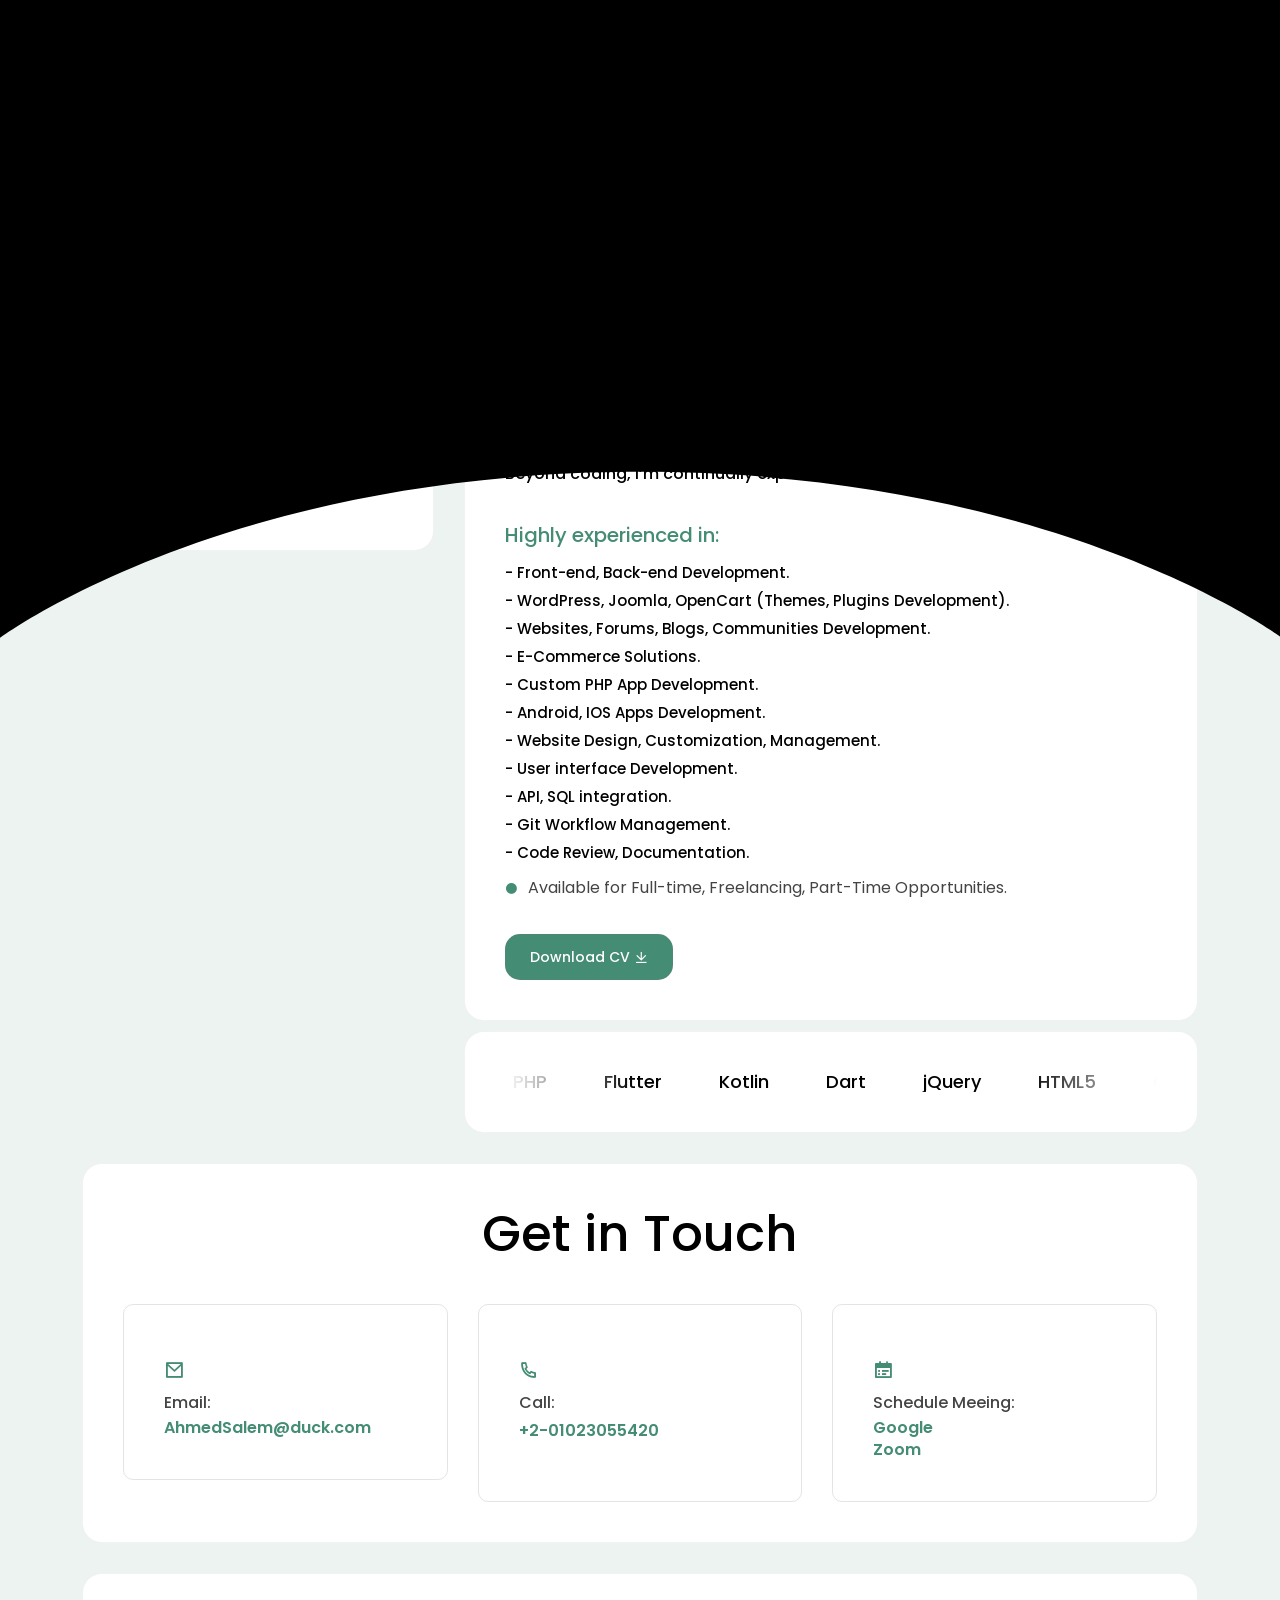
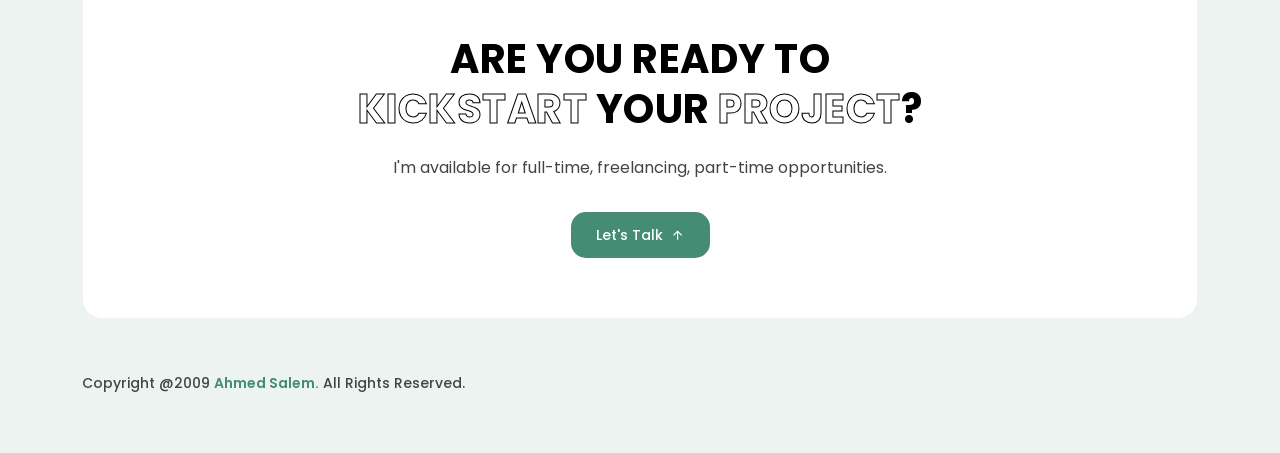
==== index.html @ de4e7454 "Add files via upload" ====
﻿<!DOCTYPE html>
<html lang="en">
<head>
    <!-- META -->
    <meta charset="utf-8">
    <meta http-equiv="X-UA-Compatible" content="IE=edge">
    <meta name="viewport" content="width=device-width, initial-scale=1">
    <meta name="author" content="Ahmed Salem">
    <meta name="description" content="Software Engineer Skilled in Front-end & Back-end Frameworks, API integration, Mobile apps Development, User interface Design, Performance Optimization With a Proven Ability to Deliver Scalable, Reliable and Secure Web-based Applications. (WordPress, PHP, HTML5, CSS3, JavaScript, jQuery, Flutter, Kotlin, Dart, Web Development, Software Design, MySQL, eCommerce Solutions). Worked on more than 320+ projects in the last 19 years. #TechEnthusiast #TechInnovator">
    <meta name="keywords" content="web, design, html, engineer, software, creative, fullstack, full, stack, developer">
    <!-- PAGE TITLE -->
    <title>Ahmed Salem - Software Engineer. Coder by day, Gamer by night, Tech Enthusiast, Professional Wrestling super Fan. #TechInnovator</title>
    <!-- FAV ICON -->
    <link rel="apple-touch-icon" href="assets/images/favicon.png">
    <link rel="shortcut icon" type="image/png" href="assets/images/favicon.png">
    <!-- ALL GOOGLE FONTS -->
    <link rel="preconnect" href="https://fonts.googleapis.com">
    <link rel="preconnect" href="https://fonts.gstatic.com" crossorigin>
    <link href="https://fonts.googleapis.com/css2?family=Poppins:ital,wght@0,100;0,200;0,300;0,400;0,500;0,600;0,700;0,800;0,900;1,100;1,200;1,300;1,400;1,500;1,600;1,700;1,800;1,900&display=swap" rel="stylesheet">
    <!-- BOOTSTRAP CSS -->
    <link rel="stylesheet" href="assets/css/bootstrap.min.css" />
    <!-- FONT AWESOME CSS -->
    <link rel="stylesheet" href="assets/fonts/remixicon.css" />
    <!-- MAGNIFIC CSS -->
    <link rel="stylesheet" href="assets/css/magnific-popup.css">
    <!-- NICE SELECT CSS -->
    <link rel="stylesheet" href="assets/css/nice-select.min.css" />
    <!-- ANIMATE CSS -->
    <link rel="stylesheet" href="assets/css/animate.min.css" />
    <!-- SLICK CSS -->
    <link rel="stylesheet" href="assets/css/slick.min.css" />
    <!-- SPACING CSS -->
    <link rel="stylesheet" href="assets/css/spacing.css" />
    <!-- MAIN STYLE CSS -->
    <link rel="stylesheet" href="assets/css/style.css" />
    <!-- RESPONSIVE CSS -->
    <link rel="stylesheet" href="assets/css/responsive.css">
    <!--[if lt IE 9]>
      <script src="https://oss.maxcdn.com/html5shiv/3.7.2/html5shiv.min.js"></script>
      <script src="https://oss.maxcdn.com/respond/1.4.2/respond.min.js"></script>
    <![endif]-->
</head>

<body>
    <!-- START PRELOADER AREA-->
    <div class="preloader">
        <svg viewbox="0 0 1000 1000" preserveaspectratio="none">
            <path id="preloaderSvg" d="M0,1005S175,995,500,995s500,5,500,5V0H0Z"></path>
        </svg>
        <div class="preloader-heading">
            <div class="load-text">
                <span>A</span>
                <span>H</span>
                <span>M</span>
                <span>E</span>
                <span>D</span>
                <span>s</span>
                <span>a</span>
	 <span>l</span>
	 <span>e</span>
	 <span>m</span>		   
            </div>
        </div>
    </div>
    <!-- END PRELOADER AREA -->
    <!-- START MENU DESIGN AREA -->
    <header class="main-header">
        <div class="header-upper">
            <div class="container">
                <div class="header-inner d-flex align-items-center">
                    <div class="nav-outer clearfix mx-auto">
                        <!-- Main Menu -->
                        <nav class="main-menu navbar-expand-lg">
                            <div class="navbar-header">
                                <!-- Toggle Button -->
                                <button type="button" class="navbar-toggle" data-bs-toggle="collapse" data-bs-target=".navbar-collapse">
                                    <span class="icon-bar"></span>
                                    <span class="icon-bar"></span>
                                    <span class="icon-bar"></span>
                                </button>
                            </div>
                            <div class="navbar-collapse collapse">
                                <ul class="navigation onepage clearfix">
                                    <li><a class="nav-link-click" href="#about">About</a></li>
                                    <li><a class="nav-link-click" href="#contact">Contact</a></li>
                                    <li><a class="nav-link-click" href="#call">KICKSTART</a></li>
                                </ul>
                            </div>
                        </nav>
                        <!-- / END NAV DESIGN AREA -->
                    </div>
                    <div class="menu-btns">
                        <a href="#contact" class="theme-btn">Hire Me<i class="ri-shake-hands-line"></i></a>
                    </div>
                </div>
            </div>
        </div>
    </header>
    <!-- / END MENU DESIGN AREA -->
    <!-- START ABOUT DESIGN AREA -->
    <section id="about" class="about-area">
        <div class="container">
            <div class="row">
                <!-- START ABOUT IMAGE DESIGN AREA -->
                <div class="col-lg-4">
                    <div class="about-image-part wow fadeInUp delay-0-3s">
                        <div class="about-image-part2">
		<img src="assets/images/about/profile.jpg" alt="Ahmed Salem" />
	          </div>
                      
                        <div class="about-social text-center">
                            <ul>
		    <li><a href="https://about.me/AhmedmSalem" target="_blank"><i class="ri-account-box-fill"></i></a></li>
		    <li><a href="https://linktr.ee/ahmedsalemmask" target="_blank"><i class="ri-links-fill"></i></a></li>
                                <li><a href="https://calendar.app.google/fndYmY3T7HAJeNw56" target="_blank"><i class="ri-calendar-todo-fill"></i></a></li>
                                <li><a href="https://www.linkedin.com/in/ahmedmohamedsalem" target="_blank"><i class="ri-linkedin-fill"></i></a></li>
		    <li><a href="https://x.com/AhmedSalem_Mask" target="_blank"><i class="ri-twitter-x-fill"></i></a></li>
                                <li><a href="https://github.com/Ahmed-Salem-Null" target="_blank"><i class="ri-github-fill"></i></a></li>
                                <li><a href="https://wa.me/+201023055420" target="_blank"><i class="ri-whatsapp-fill"></i></a></li>
                               <li><a href="mailto:ahmedsalem@duck.com" target="_blank"><i class="ri-mail-send-line"></i></a></li>
                            </ul>
                        </div>
                    </div>
                </div>
                <!-- / END ABOUT IMAGE DESIGN AREA -->
                <!-- START ABOUT TEXT DESIGN AREA -->
                <div class="col-lg-8">
                    <div class="about-content-part wow fadeInUp delay-0-2s">
                        <p>Hello There!</p>
                        <h2>
                         I’m <span>Ahmed Salem,</span> a Software Engineer.
                        </h2>

	          <h6>
                        Coder by day, Gamer by night, Tech Enthusiast, Professional Wrestling super Fan.<br><br>
                        My journey in the tech world has equipped me with a diverse skill set, allowing me to create impactful software that enhances user experiences.<br><br>
                        Worked on more than 320+ projects in the last 19 years on a multitude of web based Projects. <br>I put to good use on every project I work on. <a class="email" href="https://x.com/AhmedSalem_Mask" target="_blank">#TechInnovator</a><br><br>Beyond coding, I’m continually exploring the latest trends in the tech landscape.
                        </h6>
                         <br>
	           <h5>
                        <span class="hig">Highly experienced in:<br></span>
                        </h5>
                        <h5>
                        <span class="h5">
                        - Front-end, Back-end Development.<br>
                        - WordPress, Joomla, OpenCart (Themes, Plugins Development).<br>
                        - Websites, Forums, Blogs, Communities Development.<br>
                        - E-Commerce Solutions.<br>
                        - Custom PHP App Development.<br>
                        - Android, IOS Apps Development.<br>
                        - Website Design, Customization, Management.<br>
                        - User interface Development.<br>
                        - API, SQL integration.<br>
                        - Git Workflow Management.<br>
                        - Code Review, Documentation.
                        </span> 
                        </h5>             
                        <div class="adress-field">
                            <ul>
                                <li><i class="ri-circle-fill"></i>Available for Full-time, Freelancing, Part-Time Opportunities.</li>
                            </ul>
                        </div>
                        <div class="hero-btns">
                            <a href="https://drive.google.com/file/d/1u-OhzY4xCWJ_Sk-GDGzIs3UH8jgvxIOo/view?usp=drive_link" target="_blank" class="theme-btn">Download CV<i class="ri-download-line"></i></a>
                        </div>
                    </div>

                    <div class="about-content-part-bottom wow fadeInUp delay-0-2s">
		 <div class="company-list">
                            <div class="scroller" data-direction="left" data-speed="slow">
                                <div class="scroller__inner">
                                    <h4>PHP</h4>
                                    <h4>Flutter</h4>
                                    <h4>Kotlin</h4>
                                    <h4>Dart</h4>
                                    <h4>jQuery</h4>
                                    <h4>HTML5</h4>
                                    <h4>CSS3</h4>
                                    <h4>Git</h4>
                                    <h4>SQL</h4>
		        <h4>API</h4>					  
                                </div>
                            </div>
                        </div>                       
                    </div>
                </div>
                <!-- / END ABOUT TEXT DESIGN AREA -->
            </div>
        </div>
    </section>
    <!-- / END ABOUT DESIGN AREA -->	
    <!-- START CONTACT DESIGN AREA -->
    <section id="contact" class="contact-area">
        <div class="container">
            <div class="container-inner">
                <div class="row">
                    <div class="col-xl-12 col-lg-12">
                        <div class="section-title text-center wow fadeInUp delay-0-2s">
                            <h2>Get in Touch</h2>
                        </div>
                    </div>
                </div>
                <div class="row">
                    <div class="col-lg-4">
                        <div class="contact-content-part  wow fadeInUp delay-0-2s">
                            <div class="single-contact wow fadeInUp" data-wow-delay=".6s">
                                <div class="contact-icon">
                                <i class="ri-mail-line"></i>
                                </div>
                                <h2>Email:</h2>
                                <p class="email">
                                <a class="email" href="mailto:ahmedsalem@duck.com">AhmedSalem@duck.com</a></br>
                                </p>
                            </div>
                        </div>
                    </div>

                <div class="col-lg-4">
                    <div class="contact-content-part  wow fadeInUp delay-0-2s">
                        <div class="single-contact wow fadeInUp" data-wow-delay=".4s">
                            <div class="contact-icon">
                                <i class="ri-phone-line"></i>
                                </div>
                                <h2>Call:</h2>
                                <p class="phone"><a class="phone" href="tel:+201023055420">+2-01023055420</a></p>
                            </div>
                        </div>
                    </div>

                    <div class="col-lg-4">
                        <div class="contact-content-part  wow fadeInUp delay-0-2s">
                            <div class="single-contact wow fadeInUp" data-wow-delay=".6s">
                                <div class="contact-icon">
                                <i class="ri-calendar-todo-fill"></i>
                                </div>
                                <h2>Schedule Meeing:</h2>
                                <p class="email">
                                <a class="email" href="https://calendar.app.google/fndYmY3T7HAJeNw56" target="_blank">Google</a></br>
                                <a class="email" href="https://scheduler.zoom.us/ahmedsalem" target="_blank">Zoom</a>
	                  </p>
                            </div>
                        </div>
                    </div>

                </div>
            </div>
        </div>
     </div>
</div>
    </section>
    <!-- / END CONTACT DESIGN AREA -->	
    <!-- START CALL TO ACTION DESIGN AREA -->
    <section id="call" class="call-to-action-area">
        <div class="container">
            <div class="row">
                <!-- START ABOUT TEXT DESIGN AREA -->
                <div class="col-lg-12">
                    <div class="call-to-action-part wow fadeInUp delay-0-2s text-center">
                        <h2>Are You Ready to <br><span>kickstart</span> your <span>project</span>?</h2>
                        <p>I'm available for full-time, freelancing, part-time opportunities.</p>
                        <div class="hero-btns">
                            <a href="#contact" class="theme-btn">Let's Talk <i class="ri-arrow-up-line"></i></a>
                        </div>
                    </div>
                </div>
                <!-- / END ABOUT TEXT DESIGN AREA -->
            </div>
        </div>
    </section>
    <!--  // END CALL TO ACTION DESIGN AREA -->
    <!-- START FOOTER DESIGN AREA -->
    <footer class="main-footer">
        <div class="footer-bottom pt-50 pb-40">
            <div class="container">
                <div class="row">
                    <div class="col-lg-6">
                        <div class="copyright-text">
                            <p>
                                Copyright @2009 <a href="https://about.me/AhmedmSalem" target="_blank">Ahmed Salem.</a> All Rights Reserved.                       
                            </p>
                        </div>
                    </div>
                    <div class="col-lg-6">
                        <div class="copyright-text extra-copyright">

                        </div>
                    </div>
                </div>
            </div>
        </div>
    </footer>
    <!-- / END FOOTER DESIGN AREA -->
    <!-- START SCROOL UP DESIGN AREA -->
    <div class="progress-wrap cursor-pointer">
        <i class="ri-arrow-up-double-line"></i>
        <svg class="progress-circle svg-content" width="100%" height="100%" viewBox="-1 -1 102 102">
            <path d="M50,1 a49,49 0 0,1 0,98 a49,49 0 0,1 0,-98" />
        </svg>
    </div>
    <!-- / END SCROOL UP DESIGN AREA -->
    <!-- JQUERY JS -->
    <script src="assets/js/jquery-3.7.1.min.js"></script>
    <!-- BOOTSTRAP JS-->
    <script src="assets/js/bootstrap.min.js"></script>
    <!-- APPEAR JS -->
    <script src="assets/js/appear.min.js"></script>
	<!-- jquery smooth-scroll JS -->
	<script src="assets/js/smooth-scroll.js"></script>		
    <!-- GSAP JS -->
    <script src="assets/js/gsap.min.js"></script>
    <!-- MAGNIFICANT JS -->
    <script src="assets/js/jquery.magnific-popup.min.js"></script>
    <!-- SLICK JS-->
    <script src="assets/js/slick.min.js"></script>
    <!-- NICE SELECT JS-->
    <script src="assets/js/jquery.nice-select.min.js"></script>
    <!-- IMAGE LOADER JS-->
    <script src="assets/js/imagesloaded.pkgd.min.js"></script>
    <!-- ISOTOPE JS-->
    <script src="assets/js/isotope.pkgd.min.js"></script>
    <!--  WOW ANIMATION JS-->
    <script src="assets/js/wow.min.js"></script>
    <!-- SCRIPT JS-->
    <script src="assets/js/script.js"></script>
</body>
</html>
---- assets/css/spacing.css ----
.p-5 {
    padding: 5px !important;
}

.p-10 {
    padding: 10px;
}

.p-15 {
    padding: 15px;
}

.p-20 {
    padding: 20px;
}

.p-25 {
    padding: 25px;
}

.p-30 {
    padding: 30px;
}

.p-35 {
    padding: 35px;
}

.p-40 {
    padding: 40px;
}

.p-45 {
    padding: 45px;
}

.p-50 {
    padding: 50px;
}

.p-55 {
    padding: 55px;
}

.p-60 {
    padding: 60px;
}

.p-65 {
    padding: 65px;
}

.p-70 {
    padding: 70px;
}

.p-75 {
    padding: 75px;
}

.p-80 {
    padding: 80px;
}

.p-85 {
    padding: 85px;
}

.p-90 {
    padding: 90px;
}

.p-95 {
    padding: 95px;
}

.p-100 {
    padding: 100px;
}

.p-105 {
    padding: 105px;
}

.p-110 {
    padding: 110px;
}

.p-115 {
    padding: 115px;
}

.p-120 {
    padding: 120px;
}

.p-125 {
    padding: 125px;
}

.p-130 {
    padding: 130px;
}

.p-135 {
    padding: 135px;
}

.p-140 {
    padding: 140px;
}

.p-145 {
    padding: 145px;
}

.p-150 {
    padding: 150px;
}

.p-155 {
    padding: 155px;
}

.p-160 {
    padding: 160px;
}

.p-165 {
    padding: 165px;
}

.p-170 {
    padding: 170px;
}

.p-175 {
    padding: 175px;
}

.p-180 {
    padding: 180px;
}

.p-185 {
    padding: 185px;
}

.p-190 {
    padding: 190px;
}

.p-195 {
    padding: 195px;
}

.p-200 {
    padding: 200px;
}

.p-205 {
    padding: 205px;
}

.p-210 {
    padding: 210px;
}

.p-215 {
    padding: 215px;
}

.p-220 {
    padding: 220px;
}

.p-225 {
    padding: 225px;
}

.p-230 {
    padding: 230px;
}

.p-235 {
    padding: 235px;
}

.p-240 {
    padding: 240px;
}

.p-245 {
    padding: 245px;
}

.p-250 {
    padding: 250px;
}

/* Padding Top */
.pt-5,
.py-5 {
    padding-top: 5px !important;
}

.pt-10,
.py-10 {
    padding-top: 10px;
}

.pt-15,
.py-15 {
    padding-top: 15px;
}

.pt-20,
.py-20 {
    padding-top: 20px;
}

.pt-25,
.py-25 {
    padding-top: 25px;
}

.pt-30,
.py-30 {
    padding-top: 30px;
}

.pt-35,
.py-35 {
    padding-top: 35px;
}

.pt-40,
.py-40 {
    padding-top: 40px;
}

.pt-45,
.py-45 {
    padding-top: 45px;
}

.pt-50,
.py-50 {
    padding-top: 50px;
}

.pt-55,
.py-55 {
    padding-top: 55px;
}

.pt-60,
.py-60 {
    padding-top: 60px;
}

.pt-65,
.py-65 {
    padding-top: 65px;
}

.pt-70,
.py-70 {
    padding-top: 70px;
}

.pt-75,
.py-75 {
    padding-top: 75px;
}

.pt-80,
.py-80 {
    padding-top: 80px;
}

.pt-85,
.py-85 {
    padding-top: 85px;
}

.pt-90,
.py-90 {
    padding-top: 90px;
}

.pt-95,
.py-95 {
    padding-top: 95px;
}

.pt-100,
.py-100 {
    padding-top: 100px;
}

.pt-105,
.py-105 {
    padding-top: 105px;
}

.pt-110,
.py-110 {
    padding-top: 110px;
}

.pt-115,
.py-115 {
    padding-top: 115px;
}

.pt-120,
.py-120 {
    padding-top: 120px;
}

.pt-125,
.py-125 {
    padding-top: 125px;
}

.pt-130,
.py-130 {
    padding-top: 130px;
}

.pt-135,
.py-135 {
    padding-top: 135px;
}

.pt-140,
.py-140 {
    padding-top: 140px;
}

.pt-145,
.py-145 {
    padding-top: 145px;
}

.pt-150,
.py-150 {
    padding-top: 150px;
}

.pt-155,
.py-155 {
    padding-top: 155px;
}

.pt-160,
.py-160 {
    padding-top: 160px;
}

.pt-165,
.py-165 {
    padding-top: 165px;
}

.pt-170,
.py-170 {
    padding-top: 170px;
}

.pt-175,
.py-175 {
    padding-top: 175px;
}

.pt-180,
.py-180 {
    padding-top: 180px;
}

.pt-185,
.py-185 {
    padding-top: 185px;
}

.pt-190,
.py-190 {
    padding-top: 190px;
}

.pt-195,
.py-195 {
    padding-top: 195px;
}

.pt-200,
.py-200 {
    padding-top: 200px;
}

.pt-205,
.py-205 {
    padding-top: 205px;
}

.pt-210,
.py-210 {
    padding-top: 210px;
}

.pt-215,
.py-215 {
    padding-top: 215px;
}

.pt-220,
.py-220 {
    padding-top: 220px;
}

.pt-225,
.py-225 {
    padding-top: 225px;
}

.pt-230,
.py-230 {
    padding-top: 230px;
}

.pt-235,
.py-235 {
    padding-top: 235px;
}

.pt-240,
.py-240 {
    padding-top: 240px;
}

.pt-245,
.py-245 {
    padding-top: 245px;
}

.pt-250,
.py-250 {
    padding-top: 250px;
}

/* Padding Bottom */
.pb-5,
.py-5 {
    padding-bottom: 5px !important;
}

.pb-10,
.py-10 {
    padding-bottom: 10px;
}

.pb-15,
.py-15 {
    padding-bottom: 15px;
}

.pb-20,
.py-20 {
    padding-bottom: 20px;
}

.pb-25,
.py-25 {
    padding-bottom: 25px;
}

.pb-30,
.py-30 {
    padding-bottom: 30px;
}

.pb-35,
.py-35 {
    padding-bottom: 35px;
}

.pb-40,
.py-40 {
    padding-bottom: 40px;
}

.pb-45,
.py-45 {
    padding-bottom: 45px;
}

.pb-50,
.py-50 {
    padding-bottom: 50px;
}

.pb-55,
.py-55 {
    padding-bottom: 55px;
}

.pb-60,
.py-60 {
    padding-bottom: 60px;
}

.pb-65,
.py-65 {
    padding-bottom: 65px;
}

.pb-70,
.py-70 {
    padding-bottom: 70px;
}

.pb-75,
.py-75 {
    padding-bottom: 75px;
}

.pb-80,
.py-80 {
    padding-bottom: 80px;
}

.pb-85,
.py-85 {
    padding-bottom: 85px;
}

.pb-90,
.py-90 {
    padding-bottom: 90px;
}

.pb-95,
.py-95 {
    padding-bottom: 95px;
}

.pb-100,
.py-100 {
    padding-bottom: 100px;
}

.pb-105,
.py-105 {
    padding-bottom: 105px;
}

.pb-110,
.py-110 {
    padding-bottom: 110px;
}

.pb-115,
.py-115 {
    padding-bottom: 115px;
}

.pb-120,
.py-120 {
    padding-bottom: 120px;
}

.pb-125,
.py-125 {
    padding-bottom: 125px;
}

.pb-130,
.py-130 {
    padding-bottom: 130px;
}

.pb-135,
.py-135 {
    padding-bottom: 135px;
}

.pb-140,
.py-140 {
    padding-bottom: 140px;
}

.pb-145,
.py-145 {
    padding-bottom: 145px;
}

.pb-150,
.py-150 {
    padding-bottom: 150px;
}

.pb-155,
.py-155 {
    padding-bottom: 155px;
}

.pb-160,
.py-160 {
    padding-bottom: 160px;
}

.pb-165,
.py-165 {
    padding-bottom: 165px;
}

.pb-170,
.py-170 {
    padding-bottom: 170px;
}

.pb-175,
.py-175 {
    padding-bottom: 175px;
}

.pb-180,
.py-180 {
    padding-bottom: 180px;
}

.pb-185,
.py-185 {
    padding-bottom: 185px;
}

.pb-190,
.py-190 {
    padding-bottom: 190px;
}

.pb-195,
.py-195 {
    padding-bottom: 195px;
}

.pb-200,
.py-200 {
    padding-bottom: 200px;
}

.pb-205,
.py-205 {
    padding-bottom: 205px;
}

.pb-210,
.py-210 {
    padding-bottom: 210px;
}

.pb-215,
.py-215 {
    padding-bottom: 215px;
}

.pb-220,
.py-220 {
    padding-bottom: 220px;
}

.pb-225,
.py-225 {
    padding-bottom: 225px;
}

.pb-230,
.py-230 {
    padding-bottom: 230px;
}

.pb-235,
.py-235 {
    padding-bottom: 235px;
}

.pb-240,
.py-240 {
    padding-bottom: 240px;
}

.pb-245,
.py-245 {
    padding-bottom: 245px;
}

.pb-250,
.py-250 {
    padding-bottom: 250px;
}

/* Margin Around */
.m-5 {
    margin: 5px !important;
}

.m-10 {
    margin: 10px;
}

.m-15 {
    margin: 15px;
}

.m-20 {
    margin: 20px;
}

.m-25 {
    margin: 25px;
}

.m-30 {
    margin: 30px;
}

.m-35 {
    margin: 35px;
}

.m-40 {
    margin: 40px;
}

.m-45 {
    margin: 45px;
}

.m-50 {
    margin: 50px;
}

.m-55 {
    margin: 55px;
}

.m-60 {
    margin: 60px;
}

.m-65 {
    margin: 65px;
}

.m-70 {
    margin: 70px;
}

.m-75 {
    margin: 75px;
}

.m-80 {
    margin: 80px;
}

.m-85 {
    margin: 85px;
}

.m-90 {
    margin: 90px;
}

.m-95 {
    margin: 95px;
}

.m-100 {
    margin: 100px;
}

.m-105 {
    margin: 105px;
}

.m-110 {
    margin: 110px;
}

.m-115 {
    margin: 115px;
}

.m-120 {
    margin: 120px;
}

.m-125 {
    margin: 125px;
}

.m-130 {
    margin: 130px;
}

.m-135 {
    margin: 135px;
}

.m-140 {
    margin: 140px;
}

.m-145 {
    margin: 145px;
}

.m-150 {
    margin: 150px;
}

.m-155 {
    margin: 155px;
}

.m-160 {
    margin: 160px;
}

.m-165 {
    margin: 165px;
}

.m-170 {
    margin: 170px;
}

.m-175 {
    margin: 175px;
}

.m-180 {
    margin: 180px;
}

.m-185 {
    margin: 185px;
}

.m-190 {
    margin: 190px;
}

.m-195 {
    margin: 195px;
}

.m-200 {
    margin: 200px;
}

.m-205 {
    margin: 205px;
}

.m-210 {
    margin: 210px;
}

.m-215 {
    margin: 215px;
}

.m-220 {
    margin: 220px;
}

.m-225 {
    margin: 225px;
}

.m-230 {
    margin: 230px;
}

.m-235 {
    margin: 235px;
}

.m-240 {
    margin: 240px;
}

.m-245 {
    margin: 245px;
}

.m-250 {
    margin: 250px;
}

/* Margin Top */
.mt-5,
.my-5 {
    margin-top: 5px !important;
}

.mt-10,
.my-10 {
    margin-top: 10px;
}

.mt-15,
.my-15 {
    margin-top: 15px;
}

.mt-20,
.my-20 {
    margin-top: 20px;
}

.mt-25,
.my-25 {
    margin-top: 25px;
}

.mt-30,
.my-30 {
    margin-top: 30px;
}

.mt-35,
.my-35 {
    margin-top: 35px;
}

.mt-40,
.my-40 {
    margin-top: 40px;
}

.mt-45,
.my-45 {
    margin-top: 45px;
}

.mt-50,
.my-50 {
    margin-top: 50px;
}

.mt-55,
.my-55 {
    margin-top: 55px;
}

.mt-60,
.my-60 {
    margin-top: 60px;
}

.mt-65,
.my-65 {
    margin-top: 65px;
}

.mt-70,
.my-70 {
    margin-top: 70px;
}

.mt-75,
.my-75 {
    margin-top: 75px;
}

.mt-80,
.my-80 {
    margin-top: 80px;
}

.mt-85,
.my-85 {
    margin-top: 85px;
}

.mt-90,
.my-90 {
    margin-top: 90px;
}

.mt-95,
.my-95 {
    margin-top: 95px;
}

.mt-100,
.my-100 {
    margin-top: 100px;
}

.mt-105,
.my-105 {
    margin-top: 105px;
}

.mt-110,
.my-110 {
    margin-top: 110px;
}

.mt-115,
.my-115 {
    margin-top: 115px;
}

.mt-120,
.my-120 {
    margin-top: 120px;
}

.mt-125,
.my-125 {
    margin-top: 125px;
}

.mt-130,
.my-130 {
    margin-top: 130px;
}

.mt-135,
.my-135 {
    margin-top: 135px;
}

.mt-140,
.my-140 {
    margin-top: 140px;
}

.mt-145,
.my-145 {
    margin-top: 145px;
}

.mt-150,
.my-150 {
    margin-top: 150px;
}

.mt-155,
.my-155 {
    margin-top: 155px;
}

.mt-160,
.my-160 {
    margin-top: 160px;
}

.mt-165,
.my-165 {
    margin-top: 165px;
}

.mt-170,
.my-170 {
    margin-top: 170px;
}

.mt-175,
.my-175 {
    margin-top: 175px;
}

.mt-180,
.my-180 {
    margin-top: 180px;
}

.mt-185,
.my-185 {
    margin-top: 185px;
}

.mt-190,
.my-190 {
    margin-top: 190px;
}

.mt-195,
.my-195 {
    margin-top: 195px;
}

.mt-200,
.my-200 {
    margin-top: 200px;
}

.mt-205,
.my-205 {
    margin-top: 205px;
}

.mt-210,
.my-210 {
    margin-top: 210px;
}

.mt-215,
.my-215 {
    margin-top: 215px;
}

.mt-220,
.my-220 {
    margin-top: 220px;
}

.mt-225,
.my-225 {
    margin-top: 225px;
}

.mt-230,
.my-230 {
    margin-top: 230px;
}

.mt-235,
.my-235 {
    margin-top: 235px;
}

.mt-240,
.my-240 {
    margin-top: 240px;
}

.mt-245,
.my-245 {
    margin-top: 245px;
}

.mt-250,
.my-250 {
    margin-top: 250px;
}

/* Margin Bottom */
.mb-5,
.my-5 {
    margin-bottom: 5px !important;
}

.mb-10,
.my-10 {
    margin-bottom: 10px;
}

.mb-15,
.my-15 {
    margin-bottom: 15px;
}

.mb-20,
.my-20 {
    margin-bottom: 20px;
}

.mb-25,
.my-25 {
    margin-bottom: 25px;
}

.mb-30,
.my-30 {
    margin-bottom: 30px;
}

.mb-35,
.my-35 {
    margin-bottom: 35px;
}

.mb-40,
.my-40 {
    margin-bottom: 40px;
}

.mb-45,
.my-45 {
    margin-bottom: 45px;
}

.mb-50,
.my-50 {
    margin-bottom: 50px;
}

.mb-55,
.my-55 {
    margin-bottom: 55px;
}

.mb-60,
.my-60 {
    margin-bottom: 60px;
}

.mb-65,
.my-65 {
    margin-bottom: 65px;
}

.mb-70,
.my-70 {
    margin-bottom: 70px;
}

.mb-75,
.my-75 {
    margin-bottom: 75px;
}

.mb-80,
.my-80 {
    margin-bottom: 80px;
}

.mb-85,
.my-85 {
    margin-bottom: 85px;
}

.mb-90,
.my-90 {
    margin-bottom: 90px;
}

.mb-95,
.my-95 {
    margin-bottom: 95px;
}

.mb-100,
.my-100 {
    margin-bottom: 100px;
}

.mb-105,
.my-105 {
    margin-bottom: 105px;
}

.mb-110,
.my-110 {
    margin-bottom: 110px;
}

.mb-115,
.my-115 {
    margin-bottom: 115px;
}

.mb-120,
.my-120 {
    margin-bottom: 120px;
}

.mb-125,
.my-125 {
    margin-bottom: 125px;
}

.mb-130,
.my-130 {
    margin-bottom: 130px;
}

.mb-135,
.my-135 {
    margin-bottom: 135px;
}

.mb-140,
.my-140 {
    margin-bottom: 140px;
}

.mb-145,
.my-145 {
    margin-bottom: 145px;
}

.mb-150,
.my-150 {
    margin-bottom: 150px;
}

.mb-155,
.my-155 {
    margin-bottom: 155px;
}

.mb-160,
.my-160 {
    margin-bottom: 160px;
}

.mb-165,
.my-165 {
    margin-bottom: 165px;
}

.mb-170,
.my-170 {
    margin-bottom: 170px;
}

.mb-175,
.my-175 {
    margin-bottom: 175px;
}

.mb-180,
.my-180 {
    margin-bottom: 180px;
}

.mb-185,
.my-185 {
    margin-bottom: 185px;
}

.mb-190,
.my-190 {
    margin-bottom: 190px;
}

.mb-195,
.my-195 {
    margin-bottom: 195px;
}

.mb-200,
.my-200 {
    margin-bottom: 200px;
}

.mb-205,
.my-205 {
    margin-bottom: 205px;
}

.mb-210,
.my-210 {
    margin-bottom: 210px;
}

.mb-215,
.my-215 {
    margin-bottom: 215px;
}

.mb-220,
.my-220 {
    margin-bottom: 220px;
}

.mb-225,
.my-225 {
    margin-bottom: 225px;
}

.mb-230,
.my-230 {
    margin-bottom: 230px;
}

.mb-235,
.my-235 {
    margin-bottom: 235px;
}

.mb-240,
.my-240 {
    margin-bottom: 240px;
}

.mb-245,
.my-245 {
    margin-bottom: 245px;
}

.mb-250,
.my-250 {
    margin-bottom: 250px;
}

/* Responsive Padding Margin */
@media only screen and (max-width: 991px) {

    /* Padding Around */
    .rp-0 {
        padding: 0px !important;
    }

    .rp-5 {
        padding: 5px !important;
    }

    .rp-10 {
        padding: 10px;
    }

    .rp-15 {
        padding: 15px;
    }

    .rp-20 {
        padding: 20px;
    }

    .rp-25 {
        padding: 25px;
    }

    .rp-30 {
        padding: 30px;
    }

    .rp-35 {
        padding: 35px;
    }

    .rp-40 {
        padding: 40px;
    }

    .rp-45 {
        padding: 45px;
    }

    .rp-50 {
        padding: 50px;
    }

    .rp-55 {
        padding: 55px;
    }

    .rp-60 {
        padding: 60px;
    }

    .rp-65 {
        padding: 65px;
    }

    .rp-70 {
        padding: 70px;
    }

    .rp-75 {
        padding: 75px;
    }

    .rp-80 {
        padding: 80px;
    }

    .rp-85 {
        padding: 85px;
    }

    .rp-90 {
        padding: 90px;
    }

    .rp-95 {
        padding: 95px;
    }

    .rp-100 {
        padding: 100px;
    }

    .rp-105 {
        padding: 105px;
    }

    .rp-110 {
        padding: 110px;
    }

    .rp-115 {
        padding: 115px;
    }

    .rp-120 {
        padding: 120px;
    }

    .rp-125 {
        padding: 125px;
    }

    .rp-130 {
        padding: 130px;
    }

    .rp-135 {
        padding: 135px;
    }

    .rp-140 {
        padding: 140px;
    }

    .rp-145 {
        padding: 145px;
    }

    .rp-150 {
        padding: 150px;
    }

    /* Padding Top */
    .rpt-0,
    .rpy-0 {
        padding-top: 0px !important;
    }

    .rpt-5,
    .rpy-5 {
        padding-top: 5px !important;
    }

    .rpt-10,
    .rpy-10 {
        padding-top: 10px;
    }

    .rpt-15,
    .rpy-15 {
        padding-top: 15px;
    }

    .rpt-20,
    .rpy-20 {
        padding-top: 20px;
    }

    .rpt-25,
    .rpy-25 {
        padding-top: 25px;
    }

    .rpt-30,
    .rpy-30 {
        padding-top: 30px;
    }

    .rpt-35,
    .rpy-35 {
        padding-top: 35px;
    }

    .rpt-40,
    .rpy-40 {
        padding-top: 40px;
    }

    .rpt-45,
    .rpy-45 {
        padding-top: 45px;
    }

    .rpt-50,
    .rpy-50 {
        padding-top: 50px;
    }

    .rpt-55,
    .rpy-55 {
        padding-top: 55px;
    }

    .rpt-60,
    .rpy-60 {
        padding-top: 60px;
    }

    .rpt-65,
    .rpy-65 {
        padding-top: 65px;
    }

    .rpt-70,
    .rpy-70 {
        padding-top: 70px;
    }

    .rpt-75,
    .rpy-75 {
        padding-top: 75px;
    }

    .rpt-80,
    .rpy-80 {
        padding-top: 80px;
    }

    .rpt-85,
    .rpy-85 {
        padding-top: 85px;
    }

    .rpt-90,
    .rpy-90 {
        padding-top: 90px;
    }

    .rpt-95,
    .rpy-95 {
        padding-top: 95px;
    }

    .rpt-100,
    .rpy-100 {
        padding-top: 100px;
    }

    .rpt-105,
    .rpy-105 {
        padding-top: 105px;
    }

    .rpt-110,
    .rpy-110 {
        padding-top: 110px;
    }

    .rpt-115,
    .rpy-115 {
        padding-top: 115px;
    }

    .rpt-120,
    .rpy-120 {
        padding-top: 120px;
    }

    .rpt-125,
    .rpy-125 {
        padding-top: 125px;
    }

    .rpt-130,
    .rpy-130 {
        padding-top: 130px;
    }

    .rpt-135,
    .rpy-135 {
        padding-top: 135px;
    }

    .rpt-140,
    .rpy-140 {
        padding-top: 140px;
    }

    .rpt-145,
    .rpy-145 {
        padding-top: 145px;
    }

    .rpt-150,
    .rpy-150 {
        padding-top: 150px;
    }

    /* Padding Bottom */
    .rpb-0,
    .rpy-0 {
        padding-bottom: 0px !important;
    }

    .rpb-5,
    .rpy-5 {
        padding-bottom: 5px !important;
    }

    .rpb-10,
    .rpy-10 {
        padding-bottom: 10px;
    }

    .rpb-15,
    .rpy-15 {
        padding-bottom: 15px;
    }

    .rpb-20,
    .rpy-20 {
        padding-bottom: 20px;
    }

    .rpb-25,
    .rpy-25 {
        padding-bottom: 25px;
    }

    .rpb-30,
    .rpy-30 {
        padding-bottom: 30px;
    }

    .rpb-35,
    .rpy-35 {
        padding-bottom: 35px;
    }

    .rpb-40,
    .rpy-40 {
        padding-bottom: 40px;
    }

    .rpb-45,
    .rpy-45 {
        padding-bottom: 45px;
    }

    .rpb-50,
    .rpy-50 {
        padding-bottom: 50px;
    }

    .rpb-55,
    .rpy-55 {
        padding-bottom: 55px;
    }

    .rpb-60,
    .rpy-60 {
        padding-bottom: 60px;
    }

    .rpb-65,
    .rpy-65 {
        padding-bottom: 65px;
    }

    .rpb-70,
    .rpy-70 {
        padding-bottom: 70px;
    }

    .rpb-75,
    .rpy-75 {
        padding-bottom: 75px;
    }

    .rpb-80,
    .rpy-80 {
        padding-bottom: 80px;
    }

    .rpb-85,
    .rpy-85 {
        padding-bottom: 85px;
    }

    .rpb-90,
    .rpy-90 {
        padding-bottom: 90px;
    }

    .rpb-95,
    .rpy-95 {
        padding-bottom: 95px;
    }

    .rpb-100,
    .rpy-100 {
        padding-bottom: 100px;
    }

    .rpb-105,
    .rpy-105 {
        padding-bottom: 105px;
    }

    .rpb-110,
    .rpy-110 {
        padding-bottom: 110px;
    }

    .rpb-115,
    .rpy-115 {
        padding-bottom: 115px;
    }

    .rpb-120,
    .rpy-120 {
        padding-bottom: 120px;
    }

    .rpb-125,
    .rpy-125 {
        padding-bottom: 125px;
    }

    .rpb-130,
    .rpy-130 {
        padding-bottom: 130px;
    }

    .rpb-135,
    .rpy-135 {
        padding-bottom: 135px;
    }

    .rpb-140,
    .rpy-140 {
        padding-bottom: 140px;
    }

    .rpb-145,
    .rpy-145 {
        padding-bottom: 145px;
    }

    .rpb-150,
    .rpy-150 {
        padding-bottom: 150px;
    }

    /* Margin Around */
    .rm-0 {
        margin: 0px !important;
    }

    .rm-5 {
        margin: 5px !important;
    }

    .rm-10 {
        margin: 10px;
    }

    .rm-15 {
        margin: 15px;
    }

    .rm-20 {
        margin: 20px;
    }

    .rm-25 {
        margin: 25px;
    }

    .rm-30 {
        margin: 30px;
    }

    .rm-35 {
        margin: 35px;
    }

    .rm-40 {
        margin: 40px;
    }

    .rm-45 {
        margin: 45px;
    }

    .rm-50 {
        margin: 50px;
    }

    .rm-55 {
        margin: 55px;
    }

    .rm-60 {
        margin: 60px;
    }

    .rm-65 {
        margin: 65px;
    }

    .rm-70 {
        margin: 70px;
    }

    .rm-75 {
        margin: 75px;
    }

    .rm-80 {
        margin: 80px;
    }

    .rm-85 {
        margin: 85px;
    }

    .rm-90 {
        margin: 90px;
    }

    .rm-95 {
        margin: 95px;
    }

    .rm-100 {
        margin: 100px;
    }

    .rm-105 {
        margin: 105px;
    }

    .rm-110 {
        margin: 110px;
    }

    .rm-115 {
        margin: 115px;
    }

    .rm-120 {
        margin: 120px;
    }

    .rm-125 {
        margin: 125px;
    }

    .rm-130 {
        margin: 130px;
    }

    .rm-135 {
        margin: 135px;
    }

    .rm-140 {
        margin: 140px;
    }

    .rm-145 {
        margin: 145px;
    }

    .rm-150 {
        margin: 150px;
    }

    /* Margin Top */
    .rmt-0,
    .rmy-0 {
        margin-top: 0px !important;
    }

    .rmt-5,
    .rmy-5 {
        margin-top: 5px !important;
    }

    .rmt-10,
    .rmy-10 {
        margin-top: 10px;
    }

    .rmt-15,
    .rmy-15 {
        margin-top: 15px;
    }

    .rmt-20,
    .rmy-20 {
        margin-top: 20px;
    }

    .rmt-25,
    .rmy-25 {
        margin-top: 25px;
    }

    .rmt-30,
    .rmy-30 {
        margin-top: 30px;
    }

    .rmt-35,
    .rmy-35 {
        margin-top: 35px;
    }

    .rmt-40,
    .rmy-40 {
        margin-top: 40px;
    }

    .rmt-45,
    .rmy-45 {
        margin-top: 45px;
    }

    .rmt-50,
    .rmy-50 {
        margin-top: 50px;
    }

    .rmt-55,
    .rmy-55 {
        margin-top: 55px;
    }

    .rmt-60,
    .rmy-60 {
        margin-top: 60px;
    }

    .rmt-65,
    .rmy-65 {
        margin-top: 65px;
    }

    .rmt-70,
    .rmy-70 {
        margin-top: 70px;
    }

    .rmt-75,
    .rmy-75 {
        margin-top: 75px;
    }

    .rmt-80,
    .rmy-80 {
        margin-top: 80px;
    }

    .rmt-85,
    .rmy-85 {
        margin-top: 85px;
    }

    .rmt-90,
    .rmy-90 {
        margin-top: 90px;
    }

    .rmt-95,
    .rmy-95 {
        margin-top: 95px;
    }

    .rmt-100,
    .rmy-100 {
        margin-top: 100px;
    }

    .rmt-105,
    .rmy-105 {
        margin-top: 105px;
    }

    .rmt-110,
    .rmy-110 {
        margin-top: 110px;
    }

    .rmt-115,
    .rmy-115 {
        margin-top: 115px;
    }

    .rmt-120,
    .rmy-120 {
        margin-top: 120px;
    }

    .rmt-125,
    .rmy-125 {
        margin-top: 125px;
    }

    .rmt-130,
    .rmy-130 {
        margin-top: 130px;
    }

    .rmt-135,
    .rmy-135 {
        margin-top: 135px;
    }

    .rmt-140,
    .rmy-140 {
        margin-top: 140px;
    }

    .rmt-145,
    .rmy-145 {
        margin-top: 145px;
    }

    .rmt-150,
    .rmy-150 {
        margin-top: 150px;
    }

    /* Margin Bottom */
    .rmb-0,
    .rmy-0 {
        margin-bottom: 0px !important;
    }

    .rmb-5,
    .rmy-5 {
        margin-bottom: 5px !important;
    }

    .rmb-10,
    .rmy-10 {
        margin-bottom: 10px;
    }

    .rmb-15,
    .rmy-15 {
        margin-bottom: 15px;
    }

    .rmb-20,
    .rmy-20 {
        margin-bottom: 20px;
    }

    .rmb-25,
    .rmy-25 {
        margin-bottom: 25px;
    }

    .rmb-30,
    .rmy-30 {
        margin-bottom: 30px;
    }

    .rmb-35,
    .rmy-35 {
        margin-bottom: 35px;
    }

    .rmb-40,
    .rmy-40 {
        margin-bottom: 40px;
    }

    .rmb-45,
    .rmy-45 {
        margin-bottom: 45px;
    }

    .rmb-50,
    .rmy-50 {
        margin-bottom: 50px;
    }

    .rmb-55,
    .rmy-55 {
        margin-bottom: 55px;
    }

    .rmb-60,
    .rmy-60 {
        margin-bottom: 60px;
    }

    .rmb-65,
    .rmy-65 {
        margin-bottom: 65px;
    }

    .rmb-70,
    .rmy-70 {
        margin-bottom: 70px;
    }

    .rmb-75,
    .rmy-75 {
        margin-bottom: 75px;
    }

    .rmb-80,
    .rmy-80 {
        margin-bottom: 80px;
    }

    .rmb-85,
    .rmy-85 {
        margin-bottom: 85px;
    }

    .rmb-90,
    .rmy-90 {
        margin-bottom: 90px;
    }

    .rmb-95,
    .rmy-95 {
        margin-bottom: 95px;
    }

    .rmb-100,
    .rmy-100 {
        margin-bottom: 100px;
    }

    .rmb-105,
    .rmy-105 {
        margin-bottom: 105px;
    }

    .rmb-110,
    .rmy-110 {
        margin-bottom: 110px;
    }

    .rmb-115,
    .rmy-115 {
        margin-bottom: 115px;
    }

    .rmb-120,
    .rmy-120 {
        margin-bottom: 120px;
    }

    .rmb-125,
    .rmy-125 {
        margin-bottom: 125px;
    }

    .rmb-130,
    .rmy-130 {
        margin-bottom: 130px;
    }

    .rmb-135,
    .rmy-135 {
        margin-bottom: 135px;
    }

    .rmb-140,
    .rmy-140 {
        margin-bottom: 140px;
    }

    .rmb-145,
    .rmy-145 {
        margin-bottom: 145px;
    }

    .rmb-150,
    .rmy-150 {
        margin-bottom: 150px;
    }
}

/*******************************************************/
/***************** ## Custom Animation ****************/
/*******************************************************/
/* Animation Delay */
.delay-1-0s {
    -webkit-animation-delay: 1s;
    animation-delay: 1s;
}

.delay-2-0s {
    -webkit-animation-delay: 2s;
    animation-delay: 2s;
}

.delay-0-1s {
    -webkit-animation-delay: 0.1s;
    animation-delay: 0.1s;
}

.delay-0-2s {
    -webkit-animation-delay: 0.2s;
    animation-delay: 0.2s;
}

.delay-0-3s {
    -webkit-animation-delay: 0.3s;
    animation-delay: 0.3s;
}

.delay-0-4s {
    -webkit-animation-delay: 0.4s;
    animation-delay: 0.4s;
}

.delay-0-5s {
    -webkit-animation-delay: 0.5s;
    animation-delay: 0.5s;
}

.delay-0-6s {
    -webkit-animation-delay: 0.6s;
    animation-delay: 0.6s;
}

.delay-0-7s {
    -webkit-animation-delay: 0.7s;
    animation-delay: 0.7s;
}

.delay-0-8s {
    -webkit-animation-delay: 0.8s;
    animation-delay: 0.8s;
}

.delay-0-9s {
    -webkit-animation-delay: 0.9s;
    animation-delay: 0.9s;
}

.delay-1-1s {
    -webkit-animation-delay: 1.1s;
    animation-delay: 1.1s;
}

.delay-1-2s {
    -webkit-animation-delay: 1.2s;
    animation-delay: 1.2s;
}

.delay-1-3s {
    -webkit-animation-delay: 1.3s;
    animation-delay: 1.3s;
}

.delay-1-4s {
    -webkit-animation-delay: 1.4s;
    animation-delay: 1.4s;
}

.delay-1-5s {
    -webkit-animation-delay: 1.5s;
    animation-delay: 1.5s;
}

.delay-1-6s {
    -webkit-animation-delay: 1.6s;
    animation-delay: 1.6s;
}

.delay-1-7s {
    -webkit-animation-delay: 1.7s;
    animation-delay: 1.7s;
}

.delay-1-8s {
    -webkit-animation-delay: 1.8s;
    animation-delay: 1.8s;
}

.delay-1-9s {
    -webkit-animation-delay: 1.9s;
    animation-delay: 1.9s;
}

/* Border Radius */
.br-5 {
    border-radius: 5px;
}

.br-10 {
    border-radius: 10px;
}

.br-15 {
    border-radius: 15px;
}

.br-20 {
    border-radius: 20px;
}

.br-25 {
    border-radius: 25px;
}

.br-30 {
    border-radius: 30px;
}



/* Menu Sticky */
@-webkit-keyframes sticky {
    0% {
        top: -100px;
    }

    100% {
        top: 0;
    }
}

@keyframes sticky {
    0% {
        top: -100px;
    }

    100% {
        top: 0;
    }
}

/* Hero Circle */
@-webkit-keyframes rotated_circle {
    0% {
        -webkit-transform: rotate(0deg);
        transform: rotate(0deg);
    }

    100% {
        -webkit-transform: rotate(360deg);
        transform: rotate(360deg);
    }
}

@keyframes rotated_circle {
    0% {
        -webkit-transform: rotate(0deg);
        transform: rotate(0deg);
    }

    100% {
        -webkit-transform: rotate(360deg);
        transform: rotate(360deg);
    }
}

/* Feedback Rotated */
@-webkit-keyframes semi_rotated {

    0%,
    100% {
        -webkit-transform: rotate(20deg);
        transform: rotate(20deg);
    }

    50% {
        -webkit-transform: rotate(-20deg);
        transform: rotate(-20deg);
    }
}

@keyframes semi_rotated {

    0%,
    100% {
        -webkit-transform: rotate(20deg);
        transform: rotate(20deg);
    }

    50% {
        -webkit-transform: rotate(-20deg);
        transform: rotate(-20deg);
    }
}

/* Image BG Rotated */
@-webkit-keyframes semi_rotated_two {

    0%,
    100% {
        -webkit-transform: rotate(-11deg);
        transform: rotate(-11deg);
    }

    50% {
        -webkit-transform: rotate(11deg);
        transform: rotate(11deg);
    }
}

@keyframes semi_rotated_two {

    0%,
    100% {
        -webkit-transform: rotate(-11deg);
        transform: rotate(-11deg);
    }

    50% {
        -webkit-transform: rotate(11deg);
        transform: rotate(11deg);
    }
}

@-webkit-keyframes move_arround {
    0% {
        top: 20px;
        left: 20px;
    }

    25% {
        top: 20px;
        left: -20px;
    }

    50% {
        top: -20px;
        left: -20px;
    }

    75% {
        top: -20px;
        left: 20px;
    }

    100% {
        top: 20px;
        left: 20px;
    }
}

@keyframes move_arround {
    0% {
        top: 20px;
        left: 20px;
    }

    25% {
        top: 20px;
        left: -20px;
    }

    50% {
        top: -20px;
        left: -20px;
    }

    75% {
        top: -20px;
        left: 20px;
    }

    100% {
        top: 20px;
        left: 20px;
    }
}

/* Hero Circle */
@-webkit-keyframes upDownLeft {

    0%,
    100% {
        -webkit-transform: translate(0px, 0px);
        transform: translate(0px, 0px);
    }

    25%,
    75% {
        -webkit-transform: translate(0px, 50px);
        transform: translate(0px, 50px);
    }

    50% {
        -webkit-transform: translate(-50px, 50px);
        transform: translate(-50px, 50px);
    }
}

@keyframes upDownLeft {

    0%,
    100% {
        -webkit-transform: translate(0px, 0px);
        transform: translate(0px, 0px);
    }

    25%,
    75% {
        -webkit-transform: translate(0px, 50px);
        transform: translate(0px, 50px);
    }

    50% {
        -webkit-transform: translate(-50px, 50px);
        transform: translate(-50px, 50px);
    }
}

@-webkit-keyframes shapeAnimationOne {
    0% {
        -webkit-transform: translate(0px, 0px) rotate(0deg);
        transform: translate(0px, 0px) rotate(0deg);
    }

    25% {
        -webkit-transform: translate(0px, 150px) rotate(90deg);
        transform: translate(0px, 150px) rotate(90deg);
    }

    50% {
        -webkit-transform: translate(150px, 150px) rotate(180deg);
        transform: translate(150px, 150px) rotate(180deg);
    }

    75% {
        -webkit-transform: translate(150px, 0px) rotate(270deg);
        transform: translate(150px, 0px) rotate(270deg);
    }

    100% {
        -webkit-transform: translate(0px, 0px) rotate(360deg);
        transform: translate(0px, 0px) rotate(360deg);
    }
}

@keyframes shapeAnimationOne {
    0% {
        -webkit-transform: translate(0px, 0px) rotate(0deg);
        transform: translate(0px, 0px) rotate(0deg);
    }

    25% {
        -webkit-transform: translate(0px, 150px) rotate(90deg);
        transform: translate(0px, 150px) rotate(90deg);
    }

    50% {
        -webkit-transform: translate(150px, 150px) rotate(180deg);
        transform: translate(150px, 150px) rotate(180deg);
    }

    75% {
        -webkit-transform: translate(150px, 0px) rotate(270deg);
        transform: translate(150px, 0px) rotate(270deg);
    }

    100% {
        -webkit-transform: translate(0px, 0px) rotate(360deg);
        transform: translate(0px, 0px) rotate(360deg);
    }
}

@-webkit-keyframes shapeAnimationTwo {
    0% {
        -webkit-transform: translate(0px, 0px) rotate(0deg);
        transform: translate(0px, 0px) rotate(0deg);
    }

    25% {
        -webkit-transform: translate(-150px, 0px) rotate(270deg);
        transform: translate(-150px, 0px) rotate(270deg);
    }

    50% {
        -webkit-transform: translate(-150px, 150px) rotate(180deg);
        transform: translate(-150px, 150px) rotate(180deg);
    }

    75% {
        -webkit-transform: translate(0px, 150px) rotate(90deg);
        transform: translate(0px, 150px) rotate(90deg);
    }

    100% {
        -webkit-transform: translate(0px, 0px) rotate(360deg);
        transform: translate(0px, 0px) rotate(360deg);
    }
}

@keyframes shapeAnimationTwo {
    0% {
        -webkit-transform: translate(0px, 0px) rotate(0deg);
        transform: translate(0px, 0px) rotate(0deg);
    }

    25% {
        -webkit-transform: translate(-150px, 0px) rotate(270deg);
        transform: translate(-150px, 0px) rotate(270deg);
    }

    50% {
        -webkit-transform: translate(-150px, 150px) rotate(180deg);
        transform: translate(-150px, 150px) rotate(180deg);
    }

    75% {
        -webkit-transform: translate(0px, 150px) rotate(90deg);
        transform: translate(0px, 150px) rotate(90deg);
    }

    100% {
        -webkit-transform: translate(0px, 0px) rotate(360deg);
        transform: translate(0px, 0px) rotate(360deg);
    }
}

@-webkit-keyframes shapeAnimationThree {
    0% {
        -webkit-transform: translate(0px, 0px) rotate(0deg);
        transform: translate(0px, 0px) rotate(0deg);
    }

    25% {
        -webkit-transform: translate(50px, 150px) rotate(90deg);
        transform: translate(50px, 150px) rotate(90deg);
    }

    50% {
        -webkit-transform: translate(150px, 150px) rotate(180deg);
        transform: translate(150px, 150px) rotate(180deg);
    }

    75% {
        -webkit-transform: translate(150px, 50px) rotate(270deg);
        transform: translate(150px, 50px) rotate(270deg);
    }

    100% {
        -webkit-transform: translate(0px, 0px) rotate(360deg);
        transform: translate(0px, 0px) rotate(360deg);
    }
}

@keyframes shapeAnimationThree {
    0% {
        -webkit-transform: translate(0px, 0px) rotate(0deg);
        transform: translate(0px, 0px) rotate(0deg);
    }

    25% {
        -webkit-transform: translate(50px, 150px) rotate(90deg);
        transform: translate(50px, 150px) rotate(90deg);
    }

    50% {
        -webkit-transform: translate(150px, 150px) rotate(180deg);
        transform: translate(150px, 150px) rotate(180deg);
    }

    75% {
        -webkit-transform: translate(150px, 50px) rotate(270deg);
        transform: translate(150px, 50px) rotate(270deg);
    }

    100% {
        -webkit-transform: translate(0px, 0px) rotate(360deg);
        transform: translate(0px, 0px) rotate(360deg);
    }
}

@-webkit-keyframes shapeAnimationFour {
    0% {
        -webkit-transform: translate(0px, 0px) rotate(0deg);
        transform: translate(0px, 0px) rotate(0deg);
    }

    25% {
        -webkit-transform: translate(-150px -50px) rotate(90deg);
        transform: translate(-150px -50px) rotate(90deg);
    }

    50% {
        -webkit-transform: translate(-150px, -150px) rotate(180deg);
        transform: translate(-150px, -150px) rotate(180deg);
    }

    75% {
        -webkit-transform: translate(-50px, -150px) rotate(270deg);
        transform: translate(-50px, -150px) rotate(270deg);
    }

    100% {
        -webkit-transform: translate(0px, 0px) rotate(360deg);
        transform: translate(0px, 0px) rotate(360deg);
    }
}

@keyframes shapeAnimationFour {
    0% {
        -webkit-transform: translate(0px, 0px) rotate(0deg);
        transform: translate(0px, 0px) rotate(0deg);
    }

    25% {
        -webkit-transform: translate(-150px -50px) rotate(90deg);
        transform: translate(-150px -50px) rotate(90deg);
    }

    50% {
        -webkit-transform: translate(-150px, -150px) rotate(180deg);
        transform: translate(-150px, -150px) rotate(180deg);
    }

    75% {
        -webkit-transform: translate(-50px, -150px) rotate(270deg);
        transform: translate(-50px, -150px) rotate(270deg);
    }

    100% {
        -webkit-transform: translate(0px, 0px) rotate(360deg);
        transform: translate(0px, 0px) rotate(360deg);
    }
}

@-webkit-keyframes shapeAnimationFive {
    0% {
        -webkit-transform: translate(0px, 0px) rotate(0deg);
        transform: translate(0px, 0px) rotate(0deg);
    }

    25% {
        -webkit-transform: translate(-100px -100px) rotate(90deg);
        transform: translate(-100px -100px) rotate(90deg);
    }

    50% {
        -webkit-transform: translate(100px, 50px) rotate(180deg);
        transform: translate(100px, 50px) rotate(180deg);
    }

    75% {
        -webkit-transform: translate(-100px, 150px) rotate(270deg);
        transform: translate(-100px, 150px) rotate(270deg);
    }

    100% {
        -webkit-transform: translate(0px, 0px) rotate(360deg);
        transform: translate(0px, 0px) rotate(360deg);
    }
}

@keyframes shapeAnimationFive {
    0% {
        -webkit-transform: translate(0px, 0px) rotate(0deg);
        transform: translate(0px, 0px) rotate(0deg);
    }

    25% {
        -webkit-transform: translate(-100px -100px) rotate(90deg);
        transform: translate(-100px -100px) rotate(90deg);
    }

    50% {
        -webkit-transform: translate(100px, 50px) rotate(180deg);
        transform: translate(100px, 50px) rotate(180deg);
    }

    75% {
        -webkit-transform: translate(-100px, 150px) rotate(270deg);
        transform: translate(-100px, 150px) rotate(270deg);
    }

    100% {
        -webkit-transform: translate(0px, 0px) rotate(360deg);
        transform: translate(0px, 0px) rotate(360deg);
    }
}

@-webkit-keyframes down-up-one {
    0% {
        -webkit-transform: rotateX(0deg) translateY(0px);
        transform: rotateX(0deg) translateY(0px);
    }

    50% {
        -webkit-transform: rotateX(0deg) translateY(25px);
        transform: rotateX(0deg) translateY(25px);
    }

    100% {
        -webkit-transform: rotateX(0deg) translateY(0px);
        transform: rotateX(0deg) translateY(0px);
    }
}

@keyframes down-up-one {
    0% {
        -webkit-transform: rotateX(0deg) translateY(0px);
        transform: rotateX(0deg) translateY(0px);
    }

    50% {
        -webkit-transform: rotateX(0deg) translateY(25px);
        transform: rotateX(0deg) translateY(25px);
    }

    100% {
        -webkit-transform: rotateX(0deg) translateY(0px);
        transform: rotateX(0deg) translateY(0px);
    }
}

@-webkit-keyframes down-up-two {
    0% {
        -webkit-transform: rotateX(0deg) translate(0px);
        transform: rotateX(0deg) translate(0px);
    }

    50% {
        -webkit-transform: rotateX(0deg) translate(25px, -25px);
        transform: rotateX(0deg) translate(25px, -25px);
    }

    100% {
        -webkit-transform: rotateX(0deg) translate(0px);
        transform: rotateX(0deg) translate(0px);
    }
}

@keyframes down-up-two {
    0% {
        -webkit-transform: rotateX(0deg) translate(0px);
        transform: rotateX(0deg) translate(0px);
    }

    50% {
        -webkit-transform: rotateX(0deg) translate(25px, -25px);
        transform: rotateX(0deg) translate(25px, -25px);
    }

    100% {
        -webkit-transform: rotateX(0deg) translate(0px);
        transform: rotateX(0deg) translate(0px);
    }
}

@-webkit-keyframes leftRightOne {

    0%,
    100% {
        -webkit-transform: translateX(0);
        transform: translateX(0);
    }

    50% {
        -webkit-transform: translateX(-100px);
        transform: translateX(-100px);
    }
}

@keyframes leftRightOne {

    0%,
    100% {
        -webkit-transform: translateX(0);
        transform: translateX(0);
    }

    50% {
        -webkit-transform: translateX(-100px);
        transform: translateX(-100px);
    }
}

@-webkit-keyframes leftRightTwo {

    0%,
    100% {
        -webkit-transform: translateX(0);
        transform: translateX(0);
    }

    50% {
        -webkit-transform: translateX(100px);
        transform: translateX(100px);
    }
}

@keyframes leftRightTwo {

    0%,
    100% {
        -webkit-transform: translateX(0);
        transform: translateX(0);
    }

    50% {
        -webkit-transform: translateX(100px);
        transform: translateX(100px);
    }
}

@-webkit-keyframes zoomInOut {

    0%,
    100% {
        -webkit-transform: scale(1);
        transform: scale(1);
    }

    50% {
        -webkit-transform: scale(0.5);
        transform: scale(0.5);
    }
}

@keyframes zoomInOut {

    0%,
    100% {
        -webkit-transform: scale(1);
        transform: scale(1);
    }

    50% {
        -webkit-transform: scale(0.5);
        transform: scale(0.5);
    }
}

@-webkit-keyframes border {
    0% {
        width: 0;
        height: 0;
    }

    50% {
        width: 0;
        height: 100%;
    }

    100% {
        width: 100%;
        height: 100%;
    }
}

@keyframes border {
    0% {
        width: 0;
        height: 0;
    }

    50% {
        width: 0;
        height: 100%;
    }

    100% {
        width: 100%;
        height: 100%;
    }
}
---- assets/css/style.css ----
:root {
    --main-color: #444;
    --heading-color: #000;
    --primary-color: #448C74;
    --lighter-color: #444;
    --subtitle-color: #444;
    --black-color: #000;
    --border-color: rgba(119, 119, 125, .2);
    --button-border: rgba(119, 119, 125, .2);
    --body-background: #ECF3F1;
    --grey-bg: #E6EAEE;
}

* {
    margin: 0;
    padding: 0;
    border: none;
    outline: none;
    box-shadow: none;
}

body {
    color: var(--main-color);
    background: var(--body-background);
    font-weight: 400;
    line-height: 30px;
    font-size: 16px;
    font-family: "Poppins", sans-serif;
    overflow-x: hidden;

}

p.email {
    margin-bottom: 0px;
    line-height: 22px;
    color: var(--primary-color);
}

span.hig {
    color: var(--primary-color);
}

span.h5 {
    font-size: 15px;
}


.heading,
input,
select,
textarea,
.nice-select,
.form-control,
h1,
.h1,
h2,
.h2,
h3,
.h3,
h4,
.h4,
h5,
.h5,
h6,
.h6,
.accordion-item .accordion-button {
    color: var(--heading-color);
    font-family: "Poppins", sans-serif;
}

h1,
.h1 {
    font-size: 58px;
}

h2,
.h2 {
    font-size: 22px;
}

h3,
.h3 {
    line-height: 1.3;
    font-size: 30px;
}

h4,
.h4 {
    line-height: 1.1;
    font-size: 24px;
}

h5,
.h5 {
    line-height: 1.4;
    font-size: 20px;
}

h6,
.h6 {
    font-size: 16px;
}


p {
    line-height: 28px;
}

ul,
li {
    margin: 0;
    padding: 0;
}

fieldset {
    border: 0 none;
    margin: 0 auto;
    padding: 0;
}

.no-padding {
    padding: 0
}

a {
    color: var(--main-color);
    cursor: pointer;
    outline: none;
    -webkit-transition: 0.5s;
    transition: 0.5s;
    text-decoration: none;
    font-family: "Poppins", sans-serif;
}

a:hover,
a:focus,
a:visited {
    text-decoration: none;
    outline: none;
}

a:hover {
    color: var(--primary-color);
}



ul,
li {
    list-style: none;
    padding: 0;
    margin: 0;
}

img {
    max-width: 100%;
    display: inline-block;
}

mark {
    color: var(--primary-color);
    background: transparent;
    text-decoration: underline;
}

header:after,
section:after,
footer:after {
    display: block;
    clear: both;
    content: "";
}

a.nav-link-click {
    color: var(--primary-color) !important;
    font-weight: 600 !important;
}

input,
select,
textarea,
.nice-select,
.form-control {
    width: 100%;
    height: auto;
    border: none;
    font-size: 20px;
    border-radius: 0;
    padding: 20px 0;
    background-color: #fff;
    border-bottom: 2px solid rgba(41, 41, 41, 0.1);
}

input::-webkit-input-placeholder,
select::-webkit-input-placeholder,
textarea::-webkit-input-placeholder,
.nice-select::-webkit-input-placeholder,
.form-control::-webkit-input-placeholder {
    color: var(--heading-color);
    opacity: .4;
    -ms-filter: "progid:DXImageTransform.Microsoft.Alpha(Opacity=40)";
}

input:-ms-input-placeholder,
select:-ms-input-placeholder,
textarea:-ms-input-placeholder,
.nice-select:-ms-input-placeholder,
.form-control:-ms-input-placeholder {
    color: var(--heading-color);
    opacity: .4;
    -ms-filter: "progid:DXImageTransform.Microsoft.Alpha(Opacity=40)";
}

input::-ms-input-placeholder,
select::-ms-input-placeholder,
textarea::-ms-input-placeholder,
.nice-select::-ms-input-placeholder,
.form-control::-ms-input-placeholder {
    color: var(--heading-color);
    opacity: .4;
    -ms-filter: "progid:DXImageTransform.Microsoft.Alpha(Opacity=40)";
}

input::-webkit-input-placeholder,
select::-webkit-input-placeholder,
textarea::-webkit-input-placeholder,
.nice-select::-webkit-input-placeholder,
.form-control::-webkit-input-placeholder {
    color: var(--heading-color);
    opacity: .4;
    -ms-filter: "progid:DXImageTransform.Microsoft.Alpha(Opacity=40)";
}

input::-moz-placeholder,
select::-moz-placeholder,
textarea::-moz-placeholder,
.nice-select::-moz-placeholder,
.form-control::-moz-placeholder {
    color: var(--heading-color);
    opacity: .4;
    -ms-filter: "progid:DXImageTransform.Microsoft.Alpha(Opacity=40)";
}

input:-ms-input-placeholder,
select:-ms-input-placeholder,
textarea:-ms-input-placeholder,
.nice-select:-ms-input-placeholder,
.form-control:-ms-input-placeholder {
    color: var(--heading-color);
    opacity: .4;
    -ms-filter: "progid:DXImageTransform.Microsoft.Alpha(Opacity=40)";
}

input::placeholder,
select::placeholder,
textarea::placeholder,
.nice-select::placeholder,
.form-control::placeholder {
    color: var(--heading-color);
    opacity: .4;
    -ms-filter: "progid:DXImageTransform.Microsoft.Alpha(Opacity=40)";
}

input:focus,
select:focus,
textarea:focus,
.nice-select:focus,
.form-control:focus {
    border-bottom: 2px solid rgba(41, 41, 41, 0.1);
}

.nice-select {
    font-size: 20px;
    line-height: 1.3;
}

.nice-select:after {
    width: 8px;
    height: 8px;
    right: 8px;
    border-color: var(--heading-color);
}

.nice-select .current {
    font-weight: 500;
    color: var(--heading-color);
}

.nice-select .list {
    min-width: 100%;
    border-radius: 0;
}

textarea {
    display: inherit;
    padding-top: 20px;
}

label {
    cursor: pointer;
    font-weight: 500;
    margin-bottom: 5px;
    color: var(--main-color);
}

.form-group {
    position: relative;
    margin-bottom: 15px;
}

input:focus,
button:focus,
.form-control:focus {
    outline: none;
    box-shadow: none;
    border-color: #cfdbf1;
}

input[type=search]::-ms-clear {
    display: none;
    width: 0;
    height: 0;
}

input[type=search]::-ms-reveal {
    display: none;
    width: 0;
    height: 0;
}

input[type=search]::-webkit-search-decoration,
input[type=search]::-webkit-search-cancel-button,
input[type=search]::-webkit-search-results-button,
input[type=search]::-webkit-search-results-decoration {
    display: none;
}

input[type=checkbox],
input[type=radio] {
    height: auto;
    width: auto;
}

html {
    scroll-behavior: unset !important;
}


/*
* ----------------------------------------------------------------------------------------
* 02.COMMON CSS STYLE
* ----------------------------------------------------------------------------------------
*/

.no-gap {
    margin-left: 0;
    margin-right: 0;
}

.no-gap>div {
    padding-left: 0;
    padding-right: 0;
}

.section-title {
    margin-bottom: 40px;
}
.section-title2 {
    margin-top: 40px;
}

.section-title .sub-title {
    font-weight: 500;
    display: block;
    color: rgba(255, 255, 255, 0.65);
}

.section-title h2 {
    margin-bottom: 15px;
    font-size: 50px;
}

.section-title p {
    font-size: 16px;
    padding: 0px 300px;
}

.section-title h2 span {
    color: var(--primary-color);
}


.section-title h6 {
    font-size: 18px;
}

.section-title h6 span {
    color: var(--primary-color);
}

.theme-btn {
    background: var(--primary-color);
    color: #fff;
    cursor: pointer;
    display: inline-block;
    border: 1px solid var(--button-border);
    font-size: 14px;
    font-weight: 500;
    line-height: 20px;
    overflow: visible;
    border-radius: 15px;
    padding: 12px 24px;
    text-align: center;
    text-transform: none;
    -webkit-transition: .3s;
    transition: .3s
}

.menu-btns a.theme-btn {
	background: transparent;
	border: 1px solid #000;
	color: #000;
    font-weight: 600 !important;
}

.menu-btns a.theme-btn:hover {
    background: var(--primary-color);
	color: #fff;
	border: 1px var(--primary-color);
}

.theme-btn:focus {
    text-decoration: none;
    -webkit-transition: .3s;
    transition: .3s
}

.theme-btn i {
    margin-left: 4px;
}

.theme-btn:hover {
    border: 1px solid var(--button-border);
    text-decoration: none;
    color: #fff;
    -webkit-transition: .3s;
    transition: .3s;
    background: #000;
}

.theme-btn:active {
    box-shadow: rgba(0, 0, 0, .125) 0 3px 5px inset;
    outline: 0;
}


.details-btn {
    width: 50px;
    height: 50px;
    background: #131313;
    line-height: 50px;
    border-radius: 50%;
    text-align: center;
    display: inline-block;
    -webkit-transform: rotate(-45deg);
    transform: rotate(-45deg);
    border: 1px solid var(--border-color);
}

.details-btn:hover {
    color: var(--black-color);
    background: var(--primary-color);
}

.read-more {
    color: white;
    font-size: 14px;
    -webkit-box-align: center;
    -ms-flex-align: center;
    align-items: center;
    display: -webkit-inline-box;
    display: -ms-inline-flexbox;
    display: inline-flex;
    text-transform: capitalize;
}

.read-more i {
    float: right;
    margin-top: 2px;
    margin-left: 7px;
    -webkit-transition: 0.5s;
    transition: 0.5s;
}

.read-more:hover {
    color: var(--primary-color);
}

.read-more:hover i {
    margin-left: 10px;
}

.list-style-one li {
    color: white;
    display: -webkit-box;
    display: -ms-flexbox;
    display: flex;
    font-weight: 500;
    -webkit-box-align: center;
    -ms-flex-align: center;
    align-items: center;
}


.list-style-one li:not(:last-child) {
    margin-bottom: 10px;
}

.list-style-one.two-column {
    display: -webkit-box;
    display: -ms-flexbox;
    display: flex;
    -ms-flex-wrap: wrap;
    flex-wrap: wrap;
    margin-top: 30px;
}

.list-style-one.two-column li {
    width: 48%;
    color: #444;
    font-size: 16px;
}


.list-style-one.two-column li i {
    padding-right: 10px;
}

.list-style-two li {
    display: -webkit-box;
    display: -ms-flexbox;
    display: flex;
    -webkit-box-align: center;
    -ms-flex-align: center;
    align-items: center;
}



.list-style-two li:before {
    content: "\f00c";
    line-height: 1;
    font-size: 16px;
    margin-right: 20px;
    color: var(--lighter-color);
    width: 30px;
    height: 30px;
    background: var(--primary-color);
    line-height: 30px;
    border-radius: 50%;
    text-align: center;
    font-family: "Font Awesome 5 Pro";
}

.list-style-two li:not(:last-child) {
    margin-bottom: 25px;
}

.social-style-one {
    -ms-flex-wrap: wrap;
    flex-wrap: wrap;
    display: -webkit-inline-box;
    display: -ms-inline-flexbox;
    display: inline-flex;
    margin-left: -5px;
    margin-right: -5px;
}

.social-style-one a {
    color: #B0AFAF;
    font-size: 14px;
    margin-left: 5px;
    margin-right: 5px;
    width: 35px;
    height: 35px;
    background: #0C0B0B;
    line-height: 35px;
    border-radius: 50%;
    text-align: center;
}

.social-style-one a:hover {
    color: var(--black-color);
    background: var(--primary-color);
}

.social-style-two {
    -ms-flex-wrap: wrap;
    flex-wrap: wrap;
    display: -webkit-inline-box;
    display: -ms-inline-flexbox;
    display: inline-flex;
    margin-left: -12px;
    margin-right: -12px;
}

.social-style-two a {
    color: rgba(255, 255, 255, 0.35);
    margin-left: 12px;
    margin-right: 12px;
}

.social-style-two a:hover {
    color: var(--primary-color);
}


.pagination {
    -webkit-box-align: center;
    -ms-flex-align: center;
    -ms-grid-row-align: center;
    align-items: center;
    margin-left: -15px;
    margin-right: -15px;
}

.pagination li {
    margin: 10px 15px 0;
}

.pagination li a,
.pagination li .page-link {
    padding: 0;
    border: none;
    font-size: 24px;
    box-shadow: none;
    font-weight: 600;
    color: var(--main-color);
    background: transparent;
}

.pagination li.active .page-link,
.pagination li:hover:not(.disabled) .page-link {
    background: transparent;
    color: var(--primary-color);
}

.ratting {
    line-height: 1;
    -webkit-box-align: center;
    -ms-flex-align: center;
    align-items: center;
    display: -webkit-inline-box;
    display: -ms-inline-flexbox;
    display: inline-flex;
    margin-left: -5px;
    margin-right: -5px;
}

.ratting i {
    margin: 5px;
    color: #AB6034;
}

.slick-arrow {
    width: 40px;
    height: 40px;
    color: #fff;
    -webkit-transition: 0.5s;
    transition: 0.5s;
    line-height: 40px;
    border-radius: 50%;
    background: var(--primary-color);
    border: 1px solid var(--button-border);
}

.slick-arrow:focus,
.slick-arrow:hover {
    color: #fff;
    background: #000;
    border-color: var(--primary-color);
}

.slider-arrows button:first-child {
    margin-right: 5px;
}

.slider-arrows button:last-child {}

/*** Slick Dots ***/
.slick-dots {
    display: -webkit-box;
    display: -ms-flexbox;
    display: flex;
    -webkit-box-align: center;
    -ms-flex-align: center;
    align-items: center;
    -webkit-box-pack: center;
    -ms-flex-pack: center;
    justify-content: center;
}

.slick-dots li {
    position: relative;
    cursor: pointer;
    margin: 8px;
    width: 6px;
    height: 6px;
    opacity: 0.3;
    -ms-filter: "progid:DXImageTransform.Microsoft.Alpha(Opacity=30)";
    -webkit-transition: 0.5s;
    transition: 0.5s;
    border-radius: 50%;
    background: #1D1B1A;
}

.slick-dots li button {
    opacity: 0;
    -ms-filter: "progid:DXImageTransform.Microsoft.Alpha(Opacity=0)";
    height: 0;
}

.slick-dots li:before {
    content: '';
    width: 0;
    height: 0;
    left: 50%;
    top: 50%;
    -webkit-transition: 0.5s;
    transition: 0.5s;
    border-radius: 50%;
    position: absolute;
    border: 1px solid var(--primary-color);
    -webkit-transform: translate(-50%, -50%);
    transform: translate(-50%, -50%);
}

.slick-dots li.slick-active {
    background: var(--primary-color);
    opacity: 1;
    -ms-filter: "progid:DXImageTransform.Microsoft.Alpha(Opacity=100)";
}

.slick-dots li.slick-active:before {
    width: 21px;
    height: 21px;
}

.before-after-none:after,
.before-after-none:before {
    display: none;
}

.text-white *,
.text-white a,
.text-white .count-text,
.text-white .footer-newsletter-content .sub-title {
    color: white;
}

.text-white li li .dropdown-btn span {
    color: var(--heading-color);
}

.text-white .copyright-area p {
    opacity: 0.5;
    -ms-filter: "progid:DXImageTransform.Microsoft.Alpha(Opacity=50)";
}

.text-white .copyright-area a {
    opacity: 0.5;
    -ms-filter: "progid:DXImageTransform.Microsoft.Alpha(Opacity=50)";
}

.text-white .copyright-area a:hover {
    opacity: 1;
    -ms-filter: "progid:DXImageTransform.Microsoft.Alpha(Opacity=100)";
}

.banner-inner h1 {
    font-size: 75px;
    font-weight: 500;
    margin-bottom: 16px;
    text-transform: capitalize;
}

.banner-inner h3 {
    margin-bottom: 20px;
}



.breadcrumb {
    padding: 0;
    margin: 0;
    font-size: 18px;
    background: transparent;
    text-transform: capitalize;
}



.breadcrumb .breadcrumb-item {
    padding: 0;
    display: -webkit-box;
    display: -ms-flexbox;
    display: flex;
    -webkit-box-align: center;
    -ms-flex-align: center;
    align-items: center;
    -webkit-box-pack: center;
    -ms-flex-pack: center;
    justify-content: center;
}

.breadcrumb .breadcrumb-item a {
    color: white;
}

.breadcrumb .breadcrumb-item.active {
    color: var(--primary-color);
    text-decoration: underline;
}

.breadcrumb .breadcrumb-item+.breadcrumb-item:before {
    margin-left: 20px;
    margin-right: 20px;
    -webkit-box-flex: 0;
    -ms-flex: none;
    flex: none;
    content: "";
    width: 5px;
    height: 5px;
    padding-right: 0;
    border-radius: 50%;
    background: white;
}


.innerpage-area {
    padding-top: 150px;
    padding-bottom: 30px;
}


.innerpage-area h2 {
    font-size: 50px;
    text-align: center;
    text-transform: uppercase;
}


/*
* ----------------------------------------------------------------------------------------
* 03.MENU CSS STYLE
* ----------------------------------------------------------------------------------------
*/
#lightonoff {
    width: 30px;
    cursor: pointer;
}

.main-header {
    position: relative;
    left: 0px;
    top: 0px;
    z-index: 999;
    width: 100%;
    -webkit-transition: all 500ms ease;
    transition: all 500ms ease;
}

.main-header .container-fluid {
    padding-left: 25px;
    padding-right: 25px;
}

.fixed-header .header-inner {
    padding: 10px 0px;
    -webkit-transition: all 500ms ease;
    transition: all 500ms ease;
    border-bottom: 1px solid rgba(119, 119, 125, .2);
}

.header-inner {
    padding: 30px 0px;
    -webkit-transition: all 500ms ease;
    transition: all 500ms ease;
}

.main-header .header-upper {
    z-index: 5;
    width: 100%;
    position: fixed;
    -webkit-transition: all 500ms ease;
    transition: all 500ms ease;
    background: var(--body-background);
}

.main-header .logo-outer {
    -webkit-box-flex: 0;
    -ms-flex: none;
    flex: none;
}


.main-header .logo {
    z-index: 9;
    padding: 2px 0;
    position: relative;
}

.main-header .logo img {
    width: 250px;
}

.main-header .nice-select .current {
    color: white;
}

.main-header.menu-absolute .header-upper {
    position: absolute;
}

.main-header.fixed-header .header-upper {
    top: 0;
    left: 0;
    position: fixed;
    -webkit-animation: easeIn 1s;
    animation: easeIn 1s;
}


.fixed-header .main-menu .navbar-collapse li a:hover {
    color: var(--primary-color);
}


.menu-social a {
    margin-left: 18px;
    margin-right: 18px;
}




.nav-outer {
    margin-left: auto;
}

.main-menu .mobile-logo {
    margin-right: auto;
}

.main-menu .mobile-logo img {
    width: 75px;
}



.main-menu .navbar-collapse {
    padding: 0px;
}

.main-menu .navbar-collapse>ul {
    display: -webkit-box;
    display: -ms-flexbox;
    display: flex;
}



.main-menu .navbar-collapse li {
    padding: 12px 5px 12px 20px;
    display: -webkit-box;
    display: -ms-flexbox;
    display: flex;
    -webkit-box-align: center;
    -ms-flex-align: center;
    align-items: center;
    -webkit-box-pack: justify;
    -ms-flex-pack: justify;
    justify-content: space-between;
}



.main-menu .navbar-collapse li.dropdown .dropdown-btn {
    cursor: pointer;
    font-size: 12px;
    margin-left: 5px;
    color: var(--heading-color);
}


.main-menu .navbar-collapse li a {
    opacity: 1;
    -ms-filter: "progid:DXImageTransform.Microsoft.Alpha(Opacity=100)";
    display: block;
    font-size: 16px;
    font-weight: 500;
    position: relative;
    text-transform: capitalize;
    color: #000;
    -webkit-transition: all 500ms ease;
    transition: all 500ms ease;
}



.main-menu .navbar-collapse li a:hover {
    color: var(--primary-color);
    text-decoration: none;
}




.main-menu .navbar-collapse li ul li {
    width: 100%;
    padding: 7px 20px;
}



.main-menu .navbar-collapse li ul li ul {
    left: 100%;
    top: 0%;
}


.main-menu .navbar-header {
    display: none;
}



.main-menu .navbar-header .navbar-toggle {
    float: right;
    padding: 4px 0;
    cursor: pointer;
    background: transparent;
}

.main-menu .navbar-header .navbar-toggle .icon-bar {
    background: var(--main-color);
    height: 3px;
    width: 26px;
    display: block;
    margin: 5px 0;
}





/*
* ----------------------------------------------------------------------------------------
* 04.HEADER CSS STYLE
* ----------------------------------------------------------------------------------------
*/
.main-hero-area {
    padding-top: 115px;
}

.hero-content {
    padding: 100px 50px;
    position: relative;
}


.hero-content h2 {
    display: block;
    font-weight: 500;
    margin-bottom: 5px;
    color: rgb(142, 142, 146);
    font-size: 20px;
}

.hero-content h1 {
    font-weight: 500;
    line-height: 68px;
    margin: 10px 0px;
    font-size: 80px;
    text-transform: uppercase;
}

.hero-content h1 span {
    color: transparent;
    -webkit-text-stroke: 1px #000;
}

.hero-btns {
    margin-top: 30px;
}

.hero-content .hero-btns .read-more {
    margin-top: 15px;
    text-decoration: underline;
}

.author-image-part {
    z-index: 1;
    overflow: hidden;
    max-width: 575px;
    margin-left: auto;
    margin-right: auto;
    position: relative;
    text-align: center;
    border-radius: 0 0 580px 565px;
}

.author-image-part .bg-circle {
    z-index: -2;
    width: 425px;
    height: 425px;
    position: absolute;
    left: 5%;
    top: 4%;
    border-radius: 50%;
    background: var(--black-color);
}


.author-image-part .progress-shape {
    position: absolute;
    right: 0;
    bottom: 0;
    z-index: -1;
    width: 100%;
    text-align: center;
}

.hero-counter-area {
    margin-top: 60px;
    padding: 35px 40px;
    border-radius: 100px;
    background: var(--primary-color);
    width: 80%;
    margin: 0 auto;
}


.counter-item {
    text-align: center;
}

.counter-title {
    color: var(--black-color);
}

.hero-counter-area .count-text {
    line-height: 1;
    font-weight: 700;
    color: var(--black-color);
    text-align: center;
    font-size: 50px;

}

.hero-counter-area .count-text.plus:after {
    content: '+';
}

.hero-counter-area .count-text.k-plus:after {
    content: 'k+';
}

.hero-counter-area .count-text.percent:after {
    content: '%+';
}

.hero-counter-area .counter-title {
    display: block;
}





/*
* ----------------------------------------------------------------------------------------
* 05.ABOUT CSS STYLE
* ----------------------------------------------------------------------------------------
*/
.about-area {
    padding-top: 115px;
    padding-bottom: 15px;
}

.about-single-area {
    padding-bottom: 15px;
}

.hero-content .job {
    display: inline-block;
    background-color: #f5f5f5;
    padding: 15px 40px;
    margin-top: 10px;
}

.hero-content .job span {
    position: relative;
    display: inline-block;
    padding-right: 15px;
    margin-right: 10px;
}

.hero-content .job span:last-child {
    margin: 0px;
    padding: 0px;
}

.hero-content .job span:last-child:after {
    display: none;
}

.hero-content .job span::after {
    position: absolute;
    content: "";
    width: 6px;
    height: 6px;
    background-color: rgba(0, 0, 0, .15);
    right: 0px;
    top: 50%;
    transform: translateY(-50%);
    border-radius: 100%;
}

.container-inner {
    padding: 40px;
    border: 1px solid rgba(0, 0, 0, 0.05);
    border-radius: 20px;
    box-shadow: rgba(255, 255, 255, 0.025) 0px 0.362176px 0.651917px -1px inset, rgba(255, 255, 255, 0.036) 0px 3px 5.4px -2px inset;
    background-color: #fff;
}

.about-content-part {}
.about-image-part2 {
	margin-bottom: 30px;
}
.about-image-part {
    text-align: center;
    padding: 40px;
    border: 1px solid rgba(0, 0, 0, 0.05);
    border-radius: 20px;
    box-shadow: rgba(255, 255, 255, 0.025) 0px 0.362176px 0.651917px -1px inset, rgba(255, 255, 255, 0.036) 0px 3px 5.4px -2px inset;
    background-color: #fff;
}

.about-content-part,
.about-content-part-bottom {
    padding: 40px;
    border: 1px solid rgba(0, 0, 0, 0.05);
    border-radius: 20px;
    box-shadow: rgba(255, 255, 255, 0.025) 0px 0.362176px 0.651917px -1px inset, rgba(255, 255, 255, 0.036) 0px 3px 5.4px -2px inset;
    background-color: #fff;
}

.about-content-part-bottom1 {
    margin-top: 10px;
    padding: 40px;
    border: 1px solid rgba(0, 0, 0, 0.05);
    border-radius: 20px;
    box-shadow: rgba(255, 255, 255, 0.025) 0px 0.362176px 0.651917px -1px inset, rgba(255, 255, 255, 0.036) 0px 3px 5.4px -2px inset;
    background-color: #fff;
}

.about-content-part-bottom {
    margin-top: 10px;
}

.about-content-part-bottom h2 {
    margin-bottom: 35px;
}

.about-image-part img {
	border: 2px dashed #448C74;
	padding:10px;
	border-radius: 50%;
	margin-bottom: 30px;
max-width: 63% !important;
}

.about-image-part h2 {
    font-size: 40px;
}

.about-content-part h2 {
	font-size: 30px;
	line-height: 27px;
	margin-bottom: 18px;
	font-weight: 700;
	text-transform: uppercase;
	letter-spacing: 1px;
}

.about-content-part h2 span {
-webkit-text-stroke: 1px #000;
color: transparent;
}

.circle-icon {
	width: 100%;
	height: 100%;
	position: absolute;
	top: 0;
	left: 0;
	bottom: 0;
	margin: auto;
	border-radius: 50%;
	animation-name: rotate;
	animation-direction: revert;
	animation-duration: 23s;
	animation-iteration-count: infinite;
	animation-timing-function: linear;
}

.circle-icon::after {
	content: "";
	width: 20px;
	height: 20px;
	border: 2px solid #000;
	background-color: #fff;
	position: absolute;
	border-radius: 50%;
	transform: translateY(-50%);
	top: 50%;
	left: -12px;
}
.circle-icon {
  animation-direction: reverse;
  animation-duration: 38s;
}
.adress-field ul li {}

.adress-field ul li i {
    color: #448C74;
    margin-right: 10px;
    font-size: 13px;
}


.about-social {
    margin-top: 30px;
}

.about-social ul {
    list-style: none;
}

.about-social ul li {
    display: inline-block;
    margin: 10px 10px;
}

.about-social ul li a {
    font-size: 20px;
    border: 1px solid #eee;
    padding: 10px 12px;
    border-radius: 10px;
}

.about-image-part .dot-shape {
    position: absolute;
    left: -10%;
    top: 25%;
    -webkit-animation: rotated_circle linear 10s infinite;
    animation: rotated_circle linear 10s infinite;
}

.about-btn {
    display: inline-flex;
    color: #fff;
    border: 1px solid rgb(237, 237, 238);
    padding: 15px 20px 10px 20px;
    border-radius: 30px;
}

.about-btn img {
    border-radius: 50%;
    margin-right: 15px;
}

.about-btn h6 {
    font-weight: 400;
    color: #444;
    margin-bottom: 0;
    margin-right: 15px;
    margin-top: -5px;

}

.about-btn i {
    -webkit-transform: rotate(-45deg);
    transform: rotate(-45deg);
}

.scroller__inner {
    padding-block: 0rem;
    display: flex;
    flex-wrap: wrap;
    gap: 2rem;
}

.scroller__inner h4 {
    margin-right: 25px;
	margin-bottom: 0;
    font-size: 18px;
}

.scroller[data-animated="true"] {
    overflow: hidden;
    -webkit-mask: linear-gradient(90deg,
        transparent,
        white 20%,
        white 80%,
        transparent);
    mask: linear-gradient(90deg, transparent, white 20%, white 80%, transparent);
}

.scroller[data-animated="true"] .scroller__inner {
    width: max-content;
    flex-wrap: nowrap;
    animation: scroll var(--_animation-duration, 40s) var(--_animation-direction, forwards) linear infinite;
}

.scroller[data-direction="right"] {
    --_animation-direction: reverse;
}

.scroller[data-direction="left"] {
    --_animation-direction: forwards;
}

.scroller[data-speed="fast"] {
    --_animation-duration: 20s;
}

.scroller[data-speed="slow"] {
    --_animation-duration: 60s;
}

@keyframes scroll {
    to {
        transform: translate(calc(-50% - 0.5rem));
    }
}



.tag-list {
    margin: 0;
    padding-inline: 0;
    list-style: none;
}

.tag-list li {
    padding: 1rem;
    background: var(--clr-primary-400);
    border-radius: 0.5rem;
    box-shadow: 0 0.5rem 1rem -0.25rem var(--clr-primary-900);
}

/* for testing purposed to ensure the animation lined up correctly */
.test {
    background: red !important;
}





/*
* ----------------------------------------------------------------------------------------
* 06.SERVICE CSS STYLE
* ----------------------------------------------------------------------------------------
*/
.services-area {
    padding-top: 15px;
    padding-bottom: 15px;

}

.service-item {
    -webkit-transition: 0.5s;
    transition: 0.5s;
    padding: 60px 40px;
    border-radius: 10px;
    border: 1px solid var(--border-color);
}


.service-item p {
    margin-bottom: 0;
    color: #444;
	font-size: 13px;
}

.service-item h4 {
    color: var(--subtitle-color);
    font-size: 20px;
    margin-top: 20px;
    margin-bottom: 20px;
}

.service-item i {
    font-size: 60px;
    color: #448C74;
    -webkit-transition: 0.5s;
    transition: 0.5s;
}

.service-item:hover {
    border-color: var(--primary-color);
    -webkit-transition: 0.5s;
    transition: 0.5s;
}

.service-item:hover.service-item i {
    color: var(--primary-color);
    -webkit-transition: 0.5s;
    transition: 0.5s;
}

.service-item:hover .details-btn {
    color: var(--black-color);
    background: var(--primary-color);
}


/*
* ----------------------------------------------------------------------------------------
* 07.SKILL CSS STYLE
* ----------------------------------------------------------------------------------------
*/
.skill-area {
	padding-top: 100px;
	padding-bottom: 70px;
}

.skill-item {
    -webkit-transition: 0.5s;
    transition: 0.5s;
    text-align: center;
    margin-bottom: 30px;
    border-radius: 14px;
    padding: 25px;
    border: 1px solid var(--border-color);
}

.skill-item h5 {
    margin-top: 20px;
    color: var(--subtitle-color);
    font-size: 16px;
    line-height: 19px;
}

.skill-item .percent {
    padding: 10px;
    display: block;
    font-size: 20px;
    font-weight: 600;
    font-family: "Poppins", sans-serif;
    color: var(--black-color);
}

.skill-item:hover {
    border-color: var(--primary-color);
}

.skill-item:hover .percent {
    color: var(--heading-color);
    background: var(--black-color);
}

.extra-skills {}

.extra-skills ul {
    margin-top: 30px;
}

ul.extra-skills li {
    border: 1px solid var(--border-color);
    display: inline-block;
    border-radius: 12px;
    padding: 3px 10px;
    margin-bottom: 10px;
    margin-right: 20px;
}

ul.extra-skills li i {
    padding-right: 10px;
}

/*
* ----------------------------------------------------------------------------------------
* 08.RESUME CSS STYLE
* ----------------------------------------------------------------------------------------
*/
.resume-area {
    padding-top: 15px;
    padding-bottom: 15px;
}

.single-resume {
    padding: 40px;
    border: 1px solid rgba(0, 0, 0, 0.05);
    border-radius: 20px;
    box-shadow: rgba(255, 255, 255, 0.025) 0px 0.362176px 0.651917px -1px inset, rgba(255, 255, 255, 0.036) 0px 3px 5.4px -2px inset;
    background-color: #fff;
}

.experience-list {

    border: 1px solid rgba(0, 0, 0, 0.05);
    border-radius: 10px;
}

.resume-item {
    display: -webkit-box;
    display: -ms-flexbox;
    display: flex;
    border-bottom: 1px solid rgba(119, 119, 125, .2);
    padding-bottom: 30px;
    padding-top: 30px;
}
.resume-item:last-child {
	border-bottom: 0;
}
.resume-item .icon {
    -webkit-box-flex: 0;
    -ms-flex: none;
    flex: none;
    -webkit-transition: 0.5s;
    transition: 0.5s;
    margin-right: 20px;
    width: 50px;
    height: 50px;
    background: #F9F9F9;
    line-height: 50px;
    border-radius: 12px;
    text-align: center;
    color: var(--primary-color);
    font-size: 20px;
}

.resume-item .content .years {
    line-height: 1;
    display: block;
    margin-bottom: 20px;
}

.resume-item .content h4 {
    margin: 12px 0px;
    color: var(--subtitle-color);
    font-size: 20px;

}

.resume-item .content .company {
    color: #444;
    font-size: 16px;
}



.skill-item {
    -webkit-transition: 0.5s;
    transition: 0.5s;
    text-align: center;
    margin-bottom: 30px;
    border-radius: 14px;
    padding: 25px;
    border: 1px solid var(--border-color);
}

.skill-item h5 {
    margin-top: 15px;
    margin-bottom: 16px;
}

.skill-item .percent {
	padding: 10px;
	display: block;
	font-size: 20px;
	font-weight: 600;
	-webkit-transition: 0.5s;
	transition: 0.5s;
	line-height: 1.2;
	border-radius: 14px;
	background: var(--primary-color);
	/* font-family: "DM Sans", sans-serif; */
	color: #fff;
}

.skill-item:hover {
    border-color: var(--primary-color);
}

.skill-item:hover .percent {
    color:#fff;
    background: var(--black-color);
}





/*
* ----------------------------------------------------------------------------------------
* 09.PORTFOLIO CSS STYLE
* ----------------------------------------------------------------------------------------
*/
.projects-area {
    padding-top: 15px;
    padding-bottom: 15px;
}

.single-project-page-right,
.single-project-page-left {
    padding: 40px;
    border: 1px solid rgba(0, 0, 0, 0.05);
    border-radius: 20px;
    box-shadow: rgba(255, 255, 255, 0.025) 0px 0.362176px 0.651917px -1px inset, rgba(255, 255, 255, 0.036) 0px 3px 5.4px -2px inset;
    background-color: #fff;
}

.single-project-page-design {
    padding-top: 200px;
}

.single-project-image img {
    width: 100%;
}

.single-info h3 {
    font-size: 20px;
}
.single-image{
    margin-bottom: 30px;
}
.single-info {
    padding-bottom: 30px;
}
.single-info:last-child{
    padding-bottom: 0px;
}

.single-info p {
    margin-bottom: 0;
}

.project-image {
    margin-bottom: 45px;
}

.single-project-item {
    padding: 30px;
    border: 1px solid var(--border-color);
}

.project-image img {
    width: 100%;
}

.project-content {}

.project-content .sub-title {
    margin-bottom: 0;
    color: #444;
}

.project-content h2 {
    margin-bottom: 30px;
    color: #fff;
}


.project-content .details-btn {
    margin-top: 25px;
}

.project-item.style-two {
    margin-bottom: 30px;

}

.project-item.style-two .project-image {
    margin-bottom: 18px;
    z-index: 1;
    position: relative;
}

.project-item.style-two .project-image:before {
    position: absolute;
    content: "";
    width: 100%;
    height: 100%;
    z-index: -1;
    top: 0;
    left: 0;
    opacity: 0;
    -ms-filter: "progid:DXImageTransform.Microsoft.Alpha(Opacity=0)";
    background-color: var(--black-color);
}

.project-item.style-two .project-image:before {
    z-index: 1;
    -webkit-transition: .3s;
    transition: .3s;
}

.project-item.style-two .project-image .details-btn {
    z-index: 2;
    opacity: 0;
    -ms-filter: "progid:DXImageTransform.Microsoft.Alpha(Opacity=0)";
    position: absolute;
    left: 50%;
    top: 50%;
    -webkit-transform: translate(-50%, -50%);
    transform: translate(-50%, -50%);
    font-size: 20px;
    color: #fff;
    width: 65px;
    height: 65px;
    background: var(--primary-color);
    line-height: 65px;
    border-radius: 50%;
    text-align: center;
}

.project-item.style-two .project-content {
    margin-bottom: 0;
    padding-left: 20px;
    padding-bottom: 20px;
}

.project-item.style-two .project-content h3 {
    color: var(--subtitle-color);
    font-size: 20px;
    display: block;
}

.project-item.style-two {
    border: 1px solid var(--border-color);
    border-radius: 16px;
}


.project-item.style-two:hover .project-image:before {
    opacity: .65;
    -ms-filter: "progid:DXImageTransform.Microsoft.Alpha(Opacity=65)";
}

.project-item.style-two:hover .project-image .details-btn {
    opacity: 1;
    -ms-filter: "progid:DXImageTransform.Microsoft.Alpha(Opacity=100)";
}


.filter-btns-one {
    display: -webkit-box;
    display: -ms-flexbox;
    display: flex;
    -ms-flex-wrap: wrap;
    flex-wrap: wrap;
    margin-left: -20px;
    margin-right: -20px;
}

.filter-btns-one li {
    line-height: 1;
    cursor: pointer;
    font-size: 14px;
    -webkit-transition: 0.5s;
    transition: 0.5s;
    font-weight: 500;
    position: relative;
    margin: 0 20px 20px;
    padding-bottom: 15px;
    color: #444;
}

.filter-btns-one li:after {
    opacity: 0;
    -ms-filter: "progid:DXImageTransform.Microsoft.Alpha(Opacity=0)";
    content: '';
    position: absolute;
    left: 0;
    top: 100%;
    width: 30px;
    height: 3px;
    -webkit-transition: 0.5s;
    transition: 0.5s;
    background: var(--primary-color);
}

.filter-btns-one li.current {
    color: var(--primary-color);
}

.filter-btns-one li.current:after {
    opacity: 1;
    -ms-filter: "progid:DXImageTransform.Microsoft.Alpha(Opacity=100)";
}


.project-item.style-three .project-content .project-btn {
    font-size: 22px;
    margin-bottom: 5px;
    display: inline-block;
    color: var(--lighter-color);
    -webkit-transform: rotate(-45deg);
    transform: rotate(-45deg);
}

.project-item.style-three .project-content .sub-title {
    font-weight: 500;
    color: var(--lighter-color);
}

.project-item.style-three .project-content h4 {
    font-weight: 700;
    margin-bottom: 0;
}

.project-item.style-three .project-content h4 a {
    color: var(--lighter-color);
}

.project-item.style-three:hover:before {
    opacity: 1;
    -ms-filter: "progid:DXImageTransform.Microsoft.Alpha(Opacity=100)";
}

.project-item.style-three:hover .project-content {
    opacity: 1;
    -ms-filter: "progid:DXImageTransform.Microsoft.Alpha(Opacity=100)";
}

/* Project Details */
.project-details-content h3 {
    margin-bottom: 35px;
}

.project-details-content .list-style-one {
    max-width: 600px;
    -webkit-box-pack: justify;
    -ms-flex-pack: justify;
    justify-content: space-between;
}

.project-details-content .list-style-one li {
    font-size: 18px;
    font-weight: 400;
    margin-bottom: 20px;
}

.project-details-content .list-style-one li:before {
    font-size: 24px;
    margin-right: 15px;
}

.project-details-info {
    padding: 40px 60px;
    border-radius: 15px;
    background-color: var(--primary-color);
}


.pd-info-item:not(:last-child) {
    margin-bottom: 35px;
}

.pd-info-item span {
    display: block;
    color: var(--lighter-color);
    font-family: "Poppins", sans-serif;
}

.pd-info-item h5 {
    color: var(--lighter-color);
    font-family: "Poppins", sans-serif;
    y: "Syne", sans-serif;
}


.tag-share {
    -ms-flex-wrap: wrap;
    flex-wrap: wrap;
    padding: 20px 40px 0;
    border-radius: 12px;
    display: -webkit-box;
    display: -ms-flexbox;
    display: flex;
    -webkit-box-align: center;
    -ms-flex-align: center;
    align-items: center;
    -webkit-box-pack: justify;
    -ms-flex-pack: justify;
    justify-content: space-between;
    background: var(--lighter-color);
    border: 1px solid var(--border-color);
}






/*
* ----------------------------------------------------------------------------------------
* 10.TESTIMONIALS CSS STYLE
* ----------------------------------------------------------------------------------------
*/
.testimonials-area {
    padding-top: 15px;
    padding-bottom: 15px;
}

.testimonial-item {
    -webkit-transition: 0.5s;
    transition: 0.5s;
    padding: 20px 20px;
    border-radius: 16px;
    border: 1px solid var(--border-color);
}


.testimonial-item .author {
    margin-bottom: 25px;
    display: inline-block;
}

.testimonial-item .author img {
    display: inline-block;
    border-radius: 50%;
    height: 60px;
    width: 60px;
}


.testimonial-item .text {
    margin-bottom: 30px;
}

.testimonial-item .testi-des h5 {
    margin-bottom: 0;
    color: var(--subtitle-color);
    font-size: 20px;
}


.testimonial-item .testi-des span {
    margin-bottom: 0;
    color: #444;
    font-size: 14px;
    line-height: 22px;
}

.testimonial-item:hover {
    border: 1px solid var(--primary-color);
}

.testimonial-item:hover .author:before {
    color: var(--black-color);
    background: var(--primary-color);
}

.testimonials-wrap {
    margin-left: -15px;
    margin-right: -15px;
}

.testimonials-wrap .testimonial-item {
    margin-left: 15px;
    margin-right: 15px;
}


/*
* ----------------------------------------------------------------------------------------
* 11.PRICING CSS STYLE
* ----------------------------------------------------------------------------------------
*/
.pricing-area {
    padding-top: 15px;
    padding-bottom: 15px;
}

.pricing-item {
    padding: 10px;
    border-radius: 16px;
    margin-bottom: 30px;
    border: 1px solid var(--border-color);

}

.pricing-item .pricing-header {
    padding: 20px 20px;
    border-radius: 16px;
    border: 1px solid var(--border-color);
}

.pricing-header h4.title {
    margin: 12px 0px;
    font-size: 22px;
    line-height: 29px;
    padding-bottom: 20px;
}

.pricing-item .pricing-header .save-percent {
    margin-bottom: 20px;
    color: #444;
    font-size: 20px;
    line-height: 27px;
}

.pricing-item .pricing-header .save-percent span {
    color: var(--primary-color);
}

.pricing-item .pricing-header .price {
    font-size: 38px;
    font-weight: 500;
    color: var(--primary-color);
    font-family: "Poppins", sans-serif;
}



.pricing-item .pricing-header .price:before {
    content: '$';
}

.pricing-item .pricing-header .price:after {
    font-size: 16px;
    font-weight: 400;
    color: var(--main-color);
    content: '/Hour';
}

.pricing-item .pricing-details {
    padding: 20px 20px;
}



.pricing-item .pricing-details p {
    margin-bottom: 35px;
}

.pricing-item .pricing-details ul {
    padding-bottom: 12px;
}

.pricing-item .pricing-details ul li {
    color: #444;
    margin-bottom: 10px;
}

.pricing-item .pricing-details ul li i {
    padding-right: 10px;
}


.pricing-item .pricing-details ul li.unable {
    color: var(--main-color);
    opacity: 0.35;
    -ms-filter: "progid:DXImageTransform.Microsoft.Alpha(Opacity=35)";
}

.pricing-item .pricing-details ul li.unable:before {
    color: white;
}






/*
* ----------------------------------------------------------------------------------------
* 12.CLIENTS CSS STYLE
* ----------------------------------------------------------------------------------------
*/
.client-logo-area {
    padding-top: 100px;
}
.client-logo-wrap .client-logo-item {
	width: calc(20% - 60px);
	margin: 0 30px 70px;
}
.client-logo-wrap {
    display: -webkit-box;
    display: -ms-flexbox;
    display: flex;
    -webkit-box-align: center;
    -ms-flex-align: center;
    align-items: center;
    -webkit-box-pack: justify;
    -ms-flex-pack: justify;
    justify-content: space-between;
    -ms-flex-wrap: wrap;
    flex-wrap: wrap;
	text-align: center;
}

/*
* ----------------------------------------------------------------------------------------
* 13.CONTACT CSS STYLE
* ----------------------------------------------------------------------------------------
*/
.map_area{margin-top:40px;}
.map_title, .close_btn {
	background: #fff;
	display: block;
	color: #000;
	padding: 40px 10px;
	text-align: center;
	text-transform: uppercase;
	font-size: 60px;
	cursor: pointer;
	margin-bottom: 30px;
	-webkit-transition: 0.3s;
	-o-transition: 0.3s;
	font-weight: 600;
	color: transparent;
	-webkit-text-stroke: 1px #000;
}
.map_title:hover, .close_btn:hover{
background: #000;
color: #fff;
}
.map{}
.map iframe{width:100%;height:400px;border:0px;margin-bottom:-8px;}
.contact-area {
    padding-top: 15px;
    padding-bottom: 15px;
}

.contact-form-area .form-group {
    margin-bottom: 32px;
}

.contact-form-area .form-group .for-icon {
    right: 26px;
    font-size: 16px;
    margin-bottom: 0;
    position: absolute;
    margin-top: -45px;
    color: #000;
}

.contact-form-area .form-group .form-control {
    font-size: 16px;
    color: #000;
    font-weight: 400;
    line-height: 1.3;
    padding: 19px 20px 19px 20px;
    background: #F9F9F9;
    border: 1px solid var(--border-color);
    border-radius: 10px;
}

.contact-form-area .form-group .form-control:focus {
    box-shadow: none;
    background: #F9F9F9;
    border-color: var(--border-color);
}


.contact-form-area .form-group label {
    font-size: 16px;
    color: var(--main-color);
    font-weight: 500;
    margin-bottom: 18px;
}

.contact-form-area .form-group .nice-select .current {
    font-weight: 400;
    color: rgba(255, 255, 255, 0.2);
}

.contact-form-area .form-group .nice-select:focus .current {
    color: white;
}

.contact-form-area .form-group .nice-select:focus:after {
    border-color: white;
}

.contact-form-area .form-group .nice-select .list {
    background: var(--black-color);
}

.contact-form-area .form-group .nice-select .option.focus,
.contact-form-area .form-group .nice-select .option.selected.focus,
.contact-form-area .form-group .nice-select .option:hover {
    background-color: var(--heading-color);
}

.contact-form-area .form-group .nice-select:after {
    right: 26px;
    margin-top: -6px;
    border-color: rgba(255, 255, 255, 0.2);
}

.contact-icon {
    padding-bottom: 1px;
}

.contact-icon i {
    font-size: 20px;
    color: var(--primary-color);
}

.single-contact {
    padding-bottom: 20px;
}

.contact-form-area {
    padding: 40px;
    border: 1px solid var(--border-color);
    border-radius: 10px;
}

.single-contact h2 {
    font-size: 16px;
    margin-top: 5px;
    margin-bottom: 5px;
    text-transform: capitalize;
    font-weight: 500;
    -webkit-transition: .3s;
    transition: .3s;
    color: var(--subtitle-color);
}

.contact-content-part {
    padding: 50px 30px 20px 40px;
    border-radius: 10px;
    border: 1px solid var(--border-color);
}

.contact-page-content h6 {
    font-size: 18px;
    margin-bottom: 22px;
}

.contact-page-content .social-style-one a {
    width: 40px;
    height: 40px;
    line-height: 40px;
    color: var(--lighter-color);
}

.contact-page-content .social-style-one a:not(:hover) {
    background: white;
}

.contact-page-form {
    padding: 45px 50px 50px;
    border-radius: 14px;
    background: var(--lighter-color);
    border: 1px solid var(--border-color);
}



.contact-page-form .form-group .nice-select,
.contact-page-form .form-group .form-control {
    background: rgba(255, 255, 255, 0.07);
}

.our-location iframe {
    height: 600px;
}



.has-error .help-block.with-errors {
    margin-top: 5px;
    color: red;
}

#msgSubmit.h4 {
    font-size: 20px;
    margin-bottom: 0;
    margin-top: 10px;
}




/*
* ----------------------------------------------------------------------------------------
* 14.FOOTER CSS STYLE
* ----------------------------------------------------------------------------------------
*/
.call-to-action-part {
    padding: 80px 200px;
    border: 1px solid rgba(0, 0, 0, 0.05);
    border-radius: 20px;
    box-shadow: rgba(255, 255, 255, 0.025) 0px 0.362176px 0.651917px -1px inset, rgba(255, 255, 255, 0.036) 0px 3px 5.4px -2px inset;
    background-color: #fff;
}
.call-to-action-area {
    padding-top: 15px;

}
.call-to-action-part  h2{
    font-size: 40px;
    line-height: 50px;
    margin-bottom: 20px;
    font-weight: 700;
	text-transform: uppercase;
	letter-spacing: 0.5px;
}
.call-to-action-part h2 span {
-webkit-text-stroke: 1px #000;
color: transparent;
}
.footer-bottom {}

.footer-bottom .copyright-text {
    color: var(--main-color);
    font-size: 14px;
    line-height: 20px;
    font-weight: 500;
}

.footer-bottom .copyright-text a {
    color: var(--primary-color);
font-weight: 600;
}

.extra-copyright p {
    text-align: right;
}

/*
* ----------------------------------------------------------------------------------------
* 15.PRELOADER & BOUNCE CCS STYLE
* ----------------------------------------------------------------------------------------
*/

body.loaded {
    overflow: hidden !important;
    height: 100% !important;
}

.preloader {
    position: fixed;
    z-index: 10;
    height: 100vh;
    width: 100%;
    left: 0;
    top: 0;
    display: -webkit-box;
    display: -ms-flexbox;
    display: flex;
    overflow: hidden;
    -webkit-box-align: center;
    -ms-flex-align: center;
    align-items: center;
    -webkit-box-pack: center;
    -ms-flex-pack: center;
    justify-content: center;
    background: transparent;
    z-index: 99999999999999;
}

.preloader svg {
    position: absolute;
    top: 0;
    width: 100vw;
    height: 110vh;
    fill: var(--tj-black-2);
}

.preloader .preloader-heading .load-text {
    font-size: 20px;
    font-weight: 200;
    letter-spacing: 15px;
	color:#fff;
    text-transform: uppercase;
    z-index: 20;
}

.load-text span {
    -webkit-animation: loading 1s infinite alternate;
    animation: loading 1s infinite alternate;
}

.load-text span:nth-child(1) {
    -webkit-animation-delay: 0s;
    animation-delay: 0s;
}

.load-text span:nth-child(2) {
    -webkit-animation-delay: 0.1s;
    animation-delay: 0.1s;
}

.load-text span:nth-child(3) {
    -webkit-animation-delay: 0.2s;
    animation-delay: 0.2s;
}

.load-text span:nth-child(4) {
    -webkit-animation-delay: 0.3s;
    animation-delay: 0.3s;
}

.load-text span:nth-child(5) {
    -webkit-animation-delay: 0.4s;
    animation-delay: 0.4s;
}

.load-text span:nth-child(6) {
    -webkit-animation-delay: 0.5s;
    animation-delay: 0.5s;
}

.load-text span:nth-child(7) {
    -webkit-animation-delay: 0.6s;
    animation-delay: 0.6s;
}

@-webkit-keyframes loading {
    0% {
        opacity: 1;
    }

    100% {
        opacity: 0;
    }
}

@keyframes loading {
    0% {
        opacity: 1;
    }

    100% {
        opacity: 0;
    }
}

.progress-wrap {
    position: fixed;
    bottom: 30px;
    right: 30px;
    height: 44px;
    width: 44px;
    cursor: pointer;
    display: block;
    border-radius: 50px;
    z-index: 100;
    opacity: 0;
    -ms-filter: "progid:DXImageTransform.Microsoft.Alpha(Opacity=0)";
    visibility: hidden;
    -webkit-transform: translateY(20px);
    transform: translateY(20px);
    -webkit-transition: all 400ms linear;
    transition: all 400ms linear;
    mix-blend-mode: difference;
}

.progress-wrap.active-progress {
    opacity: 1;
    -ms-filter: "progid:DXImageTransform.Microsoft.Alpha(Opacity=100)";
    visibility: visible;
    -webkit-transform: translateY(0);
    transform: translateY(0);
}

.progress-wrap i {
    position: absolute;
    left: 10px;
    top: 8px;
    font-size: 25px;
    text-align: center;
}

.progress-wrap svg path {
    fill: none;
}

.progress-wrap svg.progress-circle path {
    stroke: #fff;
    stroke-width: 4;
    box-sizing: border-box;
    -webkit-transition: all 400ms linear;
    transition: all 400ms linear;
}

.progress-wrap {
    right: 10px;
    bottom: 20px;
}


/*
* ----------------------------------------------------------------------------------------
* 16.BLOG CSS STYLE
* ----------------------------------------------------------------------------------------
*/

.blog-area {
    padding: 100px 0px;
	padding-bottom:0px;
}

.blog-post-box {
	margin-bottom: 30px;
	background: #fff;
	padding: 40px 20px;
}

.blog-post-box .blog-post-img {
    position: relative;
    overflow: hidden;
    -webkit-transform: translate3d(0, 0, 0);
    transform: translate3d(0, 0, 0);
    border-radius: 0.5em
}

.blog-post-box .blog-post-img img {
    -webkit-transform: scale(1);
    transform: scale(1);
    -webkit-transition: transform 0.4s cubic-bezier(0.165, 0.84, 0.44, 1);
    -webkit-transition: -webkit-transform 0.4s cubic-bezier(0.165, 0.84, 0.44, 1);
    transition: -webkit-transform 0.4s cubic-bezier(0.165, 0.84, 0.44, 1);
    transition: transform 0.4s cubic-bezier(0.165, 0.84, 0.44, 1);
    transition: transform 0.4s cubic-bezier(0.165, 0.84, 0.44, 1), -webkit-transform 0.4s cubic-bezier(0.165, 0.84, 0.44, 1)
}

.blog-post-box .blog-post-img .blog-post-category {
    position: absolute;
    top: 16px;
    left: 16px;
    background: rgba(0, 0, 0, 0.2);
    -webkit-backdrop-filter: blur(5px);
    backdrop-filter: blur(5px);
    border-radius: 2em;
    padding: 0.5em 1em;
    color: white;
    font-weight: 400;
    font-size: 0.9em;
    text-transform: uppercase;
    letter-spacing: 0.5px
}

.blog-post-box .blog-post-img .blog-post-category a {
    color: #fff;
    font-size: 12px;
}

.blog-post-box .blog-post-img .blog-post-category a:hover {
    color: white
}

.blog-post-box .blog-post-img:hover img {
    -webkit-transform: scale(1.04);
    transform: scale(1.04);
    -webkit-filter: blur(1.5px);
    filter: url('data:image/svg+xml;charset=utf-8,<svg xmlns="http://www.w3.org/2000/svg"><filter id="filter"><feGaussianBlur stdDeviation="1.5" /></filter></svg>#filter');
    filter: blur(1.5px)
}

.blog-post-caption {
    padding-left: 60px;
}

.blog-post-caption h2 a {
    display: block;
    padding: 10px 0px;
    color: var(--white-color);
    font-family: var(--title-font);
    font-size: 40px;
    font-weight: 600;
    line-height: 1.3;
    letter-spacing: -0.3px;
    text-transform: uppercase;
}

.blog-post-caption h3 {
    font-size: 13px;
    text-transform: uppercase;
    color: var(--primary-color);
    font-family: var(--text-font);
}


.blog-category {
    padding: 80px 0px;
}

.single-blog-post {
    margin-bottom: 50px;
}

.single-blog-post h2 {
    font-size: 22px;
}

.single-blog-post a.read-more {
    background: #000;
    color: #fff;
    padding: 6px 20px;
    border: 1px solid #000;
}

.single-blog-post a.read-more:hover {
    background: transparent;
    color: #000;
    border: 1px solid #000;
}

.post-date {
    margin-bottom: 10px;
    border-bottom: 1px solid var(--border-color);
    padding-bottom: 30px;
}

.post-date span {
    margin-right: 20px;
    color: var(--heading-color);
    background: var(--primary-color);
    padding: 10px 20px;
    border-radius: 10px;
    text-transform: uppercase;
}

.post-date span i {
    margin-right: 5px;
    color: var(--black-color);
}

.single-blog-post p {
    font-size: 16px;
    margin-bottom: 20px;
}

.blog-carosel-control {
    position: absolute;
    top: 50%;
    color: #000;
    font-size: 30px;
    margin-top: -50px;
    background: #333;
    height: 100px;
    width: 25px;
    text-align: center;
    line-height: 99px;
}

.blog-carosel-control.right {
    right: 0px;
    left: auto;
}

.pagination {
    margin: 0;
}

ul.blog_pagination li a {
    border: 1px solid #e8e8e9;
    border-radius: 0 !important;
    color: #353535;
    font-size: 16px;
    height: 35px;
    line-height: 20px;
    margin: 5px;
    width: 35px;
}

.black-icon {
    background: #333 none repeat scroll 0 0 !important;
    color: #fff !important;
}

.black-icon:hover {
    background: #333 !important;
}

.black-icon i {
    font-size: 14px;
}

ul.blog_pagination li a:hover {
    color: #fff;
    background: #333;
    border: 1px solid #333;
}

.single-side-bar {
    margin-bottom: 40px;
    overflow: hidden;
}

.single-side-bar h2 {
    margin-bottom: 15px;
    font-size: 22px;
    margin-top: 0;
    text-transform: capitalize;
}

.single-side-bar input {
    background: rgba(0, 0, 0, 0) none repeat scroll 0 0;
    border: 1px solid #333;
    border-radius: 0;
    box-shadow: none;
    color: #e3e8f0;
    height: 50px;
    float: left;
    padding-left: 10px;
}

.single-side-bar input:hover,
.single-side-bar input:focus {
    border: 1px solid #333;
    box-shadow: none;
    outline: 0 none;
}

.single-side-bar button {
    background: #333 none repeat scroll 0 0;
    border: 1px solid #333;
    color: #fff;
    height: 42px;
    padding: 0 32px;
    -webkit-transition: .3s;
    transition: .3s;
}

.single-side-bar button:hover {
    background: transparent;
    color: #fff;
    border: 1px solid #333;
    -webkit-transition: .3s;
    transition: .3s;
}

.single-side-bar ul {
    margin: 0;
    padding: 0;
    list-style: none;
}

.single-side-bar ul li a {
    color: #fff;
    display: block;
    font-size: 16px;
    padding: 5px 0;
    opacity: .7;
    -ms-filter: "progid:DXImageTransform.Microsoft.Alpha(Opacity=70)";
}

.single-side-bar ul li a span {
    float: right;
}

.single-side-bar ul li a:hover {
    color: var(--primary-color);
}

.single-blog-social-icon {
    overflow: hidden;
    float: left;
    width: 177px;
    margin-bottom: 10px;
}

.single-blog-social-icon i {
    border: 1px solid #333;
    border-radius: 50px;
    float: left;
    font-size: 22px;
    height: 50px;
    line-height: 50px;
    margin-right: 15px;
    text-align: center;
    width: 50px;
}

.single-blog-social-icon .facebook {
    border: 1px solid #5d82d1;
    color: #5d82d1;
}

.single-blog-social-icon .twitter {
    border: 1px solid #00BFF3;
    color: #00BFF3;
}

.single-blog-social-icon .youtube {
    border: 1px solid #CB1D1F;
    color: #CB1D1F;
}

.single-blog-social-icon .youtube-play {
    border: 1px solid #CB1D1F;
    color: #CB1D1F;
}

.single-blog-social-icon .behance {
    border: 1px solid #0068FF;
    color: #0068FF;
}

.single-blog-social-icon .dribbble {
    border: 1px solid #EA4C8A;
    color: #EA4C8A;
}

.tag {
    overflow: hidden;
}

.tag a {
    color: #fff;
    float: left;
    font-size: 14px;
    font-weight: 300;
    border-radius: 12px;
    margin: 5px 7px;
    -webkit-transition: all 0.3s ease 0s;
    transition: all 0.3s ease 0s;
    padding: 8px 20px;
    border: 1px solid var(--border-color);
}

.tag a:hover {
    color: #ccc;
    border: 1px solid #333;
    background: transparent;
}

.single-blog-post-details blockquote {
    font-size: 16px;
    line-height: 28px;
    padding-left: 40px;
    border-left: 1px solid #fff;
}

.single-blog-post-details img {
    width: 100%;
}

.single-blog-post-details h2 {
    padding: 20px 0px;
    font-size: 40px;
    color: var(--white-color);
}

.next-previews-button-design {
    margin-top: 40px;
    overflow: hidden;
}

.next-previews-button-design a {
    color: #000;
}

.post-comments-area {
    overflow: hidden;
    margin-top: 50px;
}

.post-comments-area h2 {
    margin-bottom: 20px;
}

.single-comment {
    overflow: hidden;
    margin-bottom: 60px;
}

.single-comment img {
    float: left;
    margin-right: 50px;
    margin-bottom: 80px;
    width: 100px;
    border-radius: 50%;
}

.single-comment h5 {
    font-weight: 700;
}

.single-comment p {}

.single-comment a {
    color: #fff;
    -webkit-transition: all 0.3s ease 0s;
    transition: all 0.3s ease 0s;
}

.single-comment a:hover {
    color: #333;
}

.single-comment a i {
    font-size: 10px;
    background: #767676 none repeat scroll 0 0;
    color: #fff;
    padding: 5px;
    margin-right: 5px;
    border-radius: 30px;
    -webkit-transition: all 0.3s ease 0s;
    transition: all 0.3s ease 0s;
}

.single-comment a:hover i {
    background: #333 none repeat scroll 0 0;
    border-radius: 30px;
    color: #fff;
    font-size: 10px;
    padding: 5px;
}

.comment-form-area {
    margin-left: 150px;
    background: #191919;
    padding: 50px 30px;
    border-radius: 12px;
}

.comment-form-area input {
    background: var(--white-color);
    border: 1px solid #e3e8f0;
    box-shadow: none;
    color: var(--black-color);
    height: 50px;
    border-radius: 0;
    padding-left: 10px;
}


.comment-form-area input:hover,
.comment-form-area input:focus {
    border: 1px solid var(--border-color);
    box-shadow: none;
    outline: 0 none;
}

.comment-form-area textarea {
    background: var(--white-color);
    border: 1px solid #e3e8f0;
    box-shadow: none;
    color: var(--black-color);
    height: 150px;
    border-radius: 0;
    padding-left: 10px;
}

.comment-form-area textarea:hover,
.comment-form-area textarea:focus {
    border: 1px solid var(--border-color);
    box-shadow: none;
    outline: 0 none;
}

.comment-form-area button {
    background: var(--primary-color) none repeat scroll 0 0;
    border: 1px solid #333;
    color: var(--black-color);
    font-size: 16px;
    padding: 8px 20px;
    display: inline-block;
    border-radius: 12px;
}

.owl-theme .owl-controls .owl-page span {
    display: block;
    width: 6px;
    height: 6px;
    margin: 5px 7px;
    filter: Alpha(Opacity=50);
    opacity: 0.5;
    -ms-filter: "progid:DXImageTransform.Microsoft.Alpha(Opacity=50)";
    border-radius: 20px;
    background: #000;
}

.single-blog {
    margin-right: 30px;
}

.single-blog h5 {
    font-weight: 300;
    font-size: 12px;
}

.single-blog h3 {
    color: #aeaeae;
    padding: 10px 15px;
    font-size: 10px;
    text-transform: uppercase;
    display: inline-block;
    letter-spacing: 3px;
}

.single-blog h2 {
    margin-top: 0;
}

.single-blog h2 a {
    font-size: 30px;
    margin-top: 0;
    margin-bottom: 20px;
    text-transform: capitalize;
    font-weight: 700;
    color: #000;
}

.single-blog p {
    padding-bottom: 30px;
}

.blog-description {
    padding: 20px 30px;
    border: 1px solid #f8f8f8;
    text-align: center;
}

a.email {
    color: var(--primary-color);
    font-weight: 600;
}

a.phone{
    color: var(--primary-color);
    font-weight: 600;
}
.blog-area .owl-theme .owl-controls .owl-page span {
    display: block;
    width: 5px;
    height: 5px;
    margin: 5px 7px;
    border-radius: 20px;
    background: #000;
}

.single-blog-post-details,
.single-blog-sidebar-area,
.post-comments-area {
    padding-right: 60q;
}

.single-side-bar {}

.single-side-bar {
    -webkit-transition: 0.5s;
    transition: 0.5s;
    margin-bottom: 30px;
    border-radius: 14px;
    padding: 25px;
    border: 1px solid var(--border-color);
}
---- assets/css/responsive.css ----
@media only screen and (min-width: 992px) and (max-width: 1280px) {
    .hero-content {
        padding: 0;
    }

    .section-title p {
        padding: 0px 100px;
    }
    .about-image-part h2 {
    font-size: 30px;
}
.about-social ul li {
    display: inline-block;
    margin: 15px 2px 15px 2px;
}
.call-to-action-part {
    padding: 60px 60px;
}
}


/* Tablet Layout: 768px. */

@media only screen and (min-width: 767px) and (max-width: 991px) {
    .about-social {
        margin-bottom: 30px;
    }

    .call-to-action-part {
        padding: 50px;
    }

    .about-content-part h2 {
        font-size: 40px;
        line-height: 54px;
    }

    .main-hero-area {
        padding-top: 100px;
    }


    .about-area {
        padding-top: 80px;
    }

    .resume-area {
        padding-top: 50px;
    }
.single-resume {
margin-bottom:30px;
}
    .skill-area {
        padding-top: 50px;
    }

    .innerpage-single-area {
        padding-top: 60px !important;
    }

    .testimonials-area {
        padding-top: 50px;
    }

    .contact-form-area {
        margin-top: 30px;
    }

    .single-project-page-design {
        padding-top: 120px;
    }

    .single-project-page-design h1 {
        font-size: 40px;
    }

    .single-project-page-right {
        margin-top: 30px;
    }

    .client-logo-area {
        padding-top: 50px;
    }

    .contact-area {
        padding-top: 0;
        padding-bottom: 0;
    }

    .blog-area {
        padding-top: 0px;
    }

    .hero-content {
        padding: 0;
    }

    .hero-content h1 {
        line-height: 65px;
        font-size: 60px;
    }

    .section-title {
        margin-bottom: 30px;
    }

    .main-menu .navbar-collapse li a:hover {
        color: #fff;
        text-decoration: none;
    }

    .section-title p {
        margin-bottom: 0;
    }

    .service-item {
        margin-bottom: 30px;
    }

    .section-title h2 {
        font-size: 30px;
    }


    .fixed-header .main-menu .navbar-collapse li a:hover {
        color: var(--primary-color);
    }

    .main-menu .navbar-collapse li a:hover {
        color: var(--primary-color);
    }

    .blog-item {
        margin-bottom: 30px;
    }

    .menu-btns {
        display: none;
    }

    .section-title p {
        padding: 0px;
    }

    .about-content-part {
        margin-top: 30px;
    }

    .header-inner {
        padding: 15px 0px;
    }

    .copyright-text,
    .extra-copyright p {
        text-align: center;
    }
.blog-post-box .blog-post-img {margin-bottom: 30px;}
}


/* Mobile Layout: 320px. */

@media only screen and (max-width: 767px) {
    body {
        overflow-x: hidden;

    }

    .innerpage-single-area {
        padding-top: 60px !important;
    }

    .menu-btns {
        display: none;
    }

    .section-title {
        margin-bottom: 30px;
    }

    .main-menu .navbar-collapse li a:hover {
        color: #fff;
        text-decoration: none;
    }

    .section-title p {
        margin-bottom: 0;
        padding: 0px;
    }

    .service-item {
        margin-bottom: 30px;
    }


    .about-content-part h2 {
        font-size: 30px;
        line-height: 40px;
        margin-bottom: 20px;
        margin-top: 30px;
    }

    .section-title h2 {
        font-size: 30px;
    }

    .hero-content .job {
        display: inline-block;
        padding: 12px 30px;
        margin-top: 0px;
    }

    .header-inner {
        padding: 10px 0px;
    }

    .main-hero-area {
        padding-top: 60px;
    }

    .call-to-action-part {
        padding: 30px !important;
    }

    .call-to-action-part h2 {
        font-size: 30px;
        line-height: 40px;
    }

    .about-area {
        padding-top: 60px;
    }

    .about-content-part {
        margin-top: 30px;
    }

    .experience-list {
        margin-top: 30px;
    }

    .single-project-page-right {
        margin-top: 30px;
    }

    .copyright-text,
    .extra-copyright p {
        text-align: center;
    }

    .single-project-page-design {
        padding-top: 100px;
    }

    .single-project-page-design h1 {
        font-size: 30px;
    }

    .about-image-part {
        padding-bottom: 30px;
    }

    .fixed-header .main-menu .navbar-collapse li a {
        color: #fff;
    }

    .fixed-header .main-menu .navbar-collapse li a:hover {
        color: var(--primary-color);
    }

    .main-menu .navbar-collapse li a:hover {
        color: var(--primary-color);
    }

    .contact-form-area {
        margin-top: 30px;
    }

    .hero-content {
        padding: 0px 10px;
    }

    .hero-content h1 {

        font-size: 40px;
    }

    .hero-content .dot-shape {
        left: 3%;
        top: 15%;
    }

    .hero-content .dot-shape2 {
        right: 6%;
        top: 58%;
    }

    .hero-counter-area {
        width: 100%;
    }

    .hero-counter-area .count-text {
        font-size: 30px;
    }

    .hero-counter-area .counter-title {
        font-size: 14px;
    }


}


/* Wide Mobile vertical Layout: 480px. */

@media only screen and (min-width: 480px) and (max-width: 767px) {
    .hero-content {
        padding: 0;
    }
}







@media only screen and (min-width: 1400px) {
    .container-fluid {
        padding-left: 70px;
        padding-right: 70px;
    }
}

@media only screen and (min-width: 1400px) {
    .container-fluid.gap-wide {
        padding-left: 100px;
        padding-right: 100px;
    }
}

.row {
    --bs-gutter-x: 30px;
}

@media only screen and (min-width: 1200px) {
    .row-cols-xl-7>* {
        width: 14.2857%;
        -webkit-box-flex: 0;
        -ms-flex: 0 0 auto;
        flex: 0 0 auto;
    }
}

@media only screen and (min-width: 1400px) {
    .gap-10 {
        --bs-gutter-x: 10px;
    }
}

@media only screen and (min-width: 1400px) {
    .gap-20 {
        --bs-gutter-x: 20px;
    }
}

@media only screen and (min-width: 1400px) {
    .gap-30 {
        --bs-gutter-x: 30px;
    }
}

@media only screen and (min-width: 1400px) {
    .gap-40 {
        --bs-gutter-x: 40px;
    }
}

@media only screen and (min-width: 1400px) {
    .gap-50 {
        --bs-gutter-x: 50px;
    }
}

@media only screen and (min-width: 1400px) {
    .gap-60 {
        --bs-gutter-x: 60px;
    }
}

@media only screen and (min-width: 1400px) {
    .gap-70 {
        --bs-gutter-x: 70px;
    }
}

@media only screen and (min-width: 1400px) {
    .gap-80 {
        --bs-gutter-x: 80px;
    }
}

@media only screen and (min-width: 1400px) {
    .gap-90 {
        --bs-gutter-x: 90px;
    }
}

@media only screen and (min-width: 1400px) {
    .gap-100 {
        --bs-gutter-x: 100px;
    }
}

@media only screen and (min-width: 1400px) {
    .gap-110 {
        --bs-gutter-x: 110px;
    }
}

@media only screen and (min-width: 1400px) {
    .gap-120 {
        --bs-gutter-x: 120px;
    }
}

@media only screen and (min-width: 1400px) {
    .gap-130 {
        --bs-gutter-x: 130px;
    }
}

@media only screen and (min-width: 1400px) {
    .gap-140 {
        --bs-gutter-x: 140px;
    }
}

@media only screen and (min-width: 1400px) {
    .gap-150 {
        --bs-gutter-x: 150px;
    }
}

@media only screen and (max-width: 375px) {
    .col-small {
        -webkit-box-flex: 0;
        -ms-flex: 0 0 100%;
        flex: 0 0 100%;
        max-width: 100%;
    }
}


@media only screen and (min-width: 376px) {
    .list-style-one li {
        font-size: 20px;
    }
}

@media only screen and (max-width: 479px) {
    .list-style-one.two-column li {
        width: 100%;
    }
	.map_title, .close_btn {font-size: 40px;}
}



@media only screen and (max-width: 767px) {
    .menu-social {
        display: none;
    }
}

@media only screen and (max-width: 1399px) {
    .onepage-menu {
        padding-top: 20px;
        padding-bottom: 20px;
    }
}

@media only screen and (max-width: 1399px) {
    .onepage-menu li .menu-item {
        padding-top: 15px;
        padding-bottom: 15px;
    }
}

@media only screen and (max-width: 575px) {
    .onepage-menu li .menu-item {
        padding-top: 10px;
        padding-bottom: 10px;
    }
}



@media only screen and (max-width: 375px) {
    .about-image-part {
        padding-left: 50px;
    }
}



@media only screen and (min-width: 992px) and (max-width: 1199px) {
    .hero-counter-area {
        padding-left: 28px;
        padding-right: 28px;
    }
}

@media only screen and (max-width: 767px) {
    .hero-counter-area {
        padding-left: 25px;
        padding-right: 25px;
    }
}


@media only screen and (max-width: 479px) {
    .resume-item .content h4 {
        font-size: 20px;
        line-height: 1.3;
    }
}

@media only screen and (max-width: 1199px) {
    .resume-items-wrap {
        padding-left: 25px;
        padding-right: 25px;
    }
}

@media only screen and (max-width: 1199px) {
    .resume-items-wrap:before {
        left: 45%;
    }
}

@media only screen and (max-width: 767px) {
    .resume-items-wrap:before {
        display: none;
    }
}

@media only screen and (min-width: 992px) and (max-width: 1199px) {
    .blog-item {
        display: block;
    }
}

@media only screen and (max-width: 767px) {
    .blog-item {
        display: block;
    }
}

@media only screen and (min-width: 992px) and (max-width: 1199px) {
    .blog-item .image {
        max-width: none;
        margin-right: 0;
        margin-bottom: 15px;
    }
}

@media only screen and (max-width: 767px) {
    .blog-item .image {
        max-width: none;
        margin-right: 0;
        margin-bottom: 15px;
    }
}



@media only screen and (min-width: 992px) and (max-width: 1199px) {
    .blog-item.style-two .content {
        padding-left: 15px;
        padding-right: 15px;
    }
}

@media only screen and (max-width: 375px) {
    .blog-item.style-two .content {
        padding-left: 15px;
        padding-right: 15px;
    }
}

@media only screen and (max-width: 991px) {
    .blog-content {
        padding-left: 25px;
        padding-right: 25px;
    }
}

@media only screen and (max-width: 991px) {
    .blog-content h4 {
        font-size: 23px;
    }
}

@media only screen and (max-width: 375px) {
    .blog-content h4 {
        font-size: 20px;
    }
}

@media only screen and (max-width: 1199px) {
    .blog-details-wrap .content {
        padding-left: 15px;
        padding-right: 15px;
    }
}

@media only screen and (max-width: 479px) {
    .blog-details-wrap .content {
        padding-left: 0;
        padding-right: 0;
    }
}

.blog-details-wrap .content h4 {
    margin-bottom: 18px;
}

@media only screen and (min-width: 480px) {
    .blog-details-wrap .content h4 {
        font-size: 27px;
    }
}

@media only screen and (max-width: 991px) {
    .author-date-share .text {
        margin-right: 30px;
    }
}

@media only screen and (max-width: 479px) {
    .author-date-share .text {
        margin-right: 20px;
    }
}

@media only screen and (min-width: 576px) {
    .author-date-share .text h5 {
        font-size: 22px;
    }
}

@media only screen and (max-width: 375px) {
    .author-date-share .text h5 {
        font-size: 18px;
    }
}

@media only screen and (max-width: 767px) {
    blockquote {
        font-size: 22px;
        padding-left: 100px;
    }

    blockquote:before {
        left: 30px;
        font-size: 40px;
    }
}

@media only screen and (max-width: 479px) {
    blockquote {
        font-size: 20px;
        padding-left: 60px;
        padding-right: 25px;
    }

    blockquote:before {
        left: 15px;
        font-size: 25px;
    }
}

@media only screen and (max-width: 375px) {
    blockquote {
        font-size: 18px;
        padding-left: 25px;
    }

    blockquote:before {
        display: none;
    }
}

@media only screen and (min-width: 376px) {
    .next-prev-post .post-item h6 {
        font-size: 18px;
    }
}

@media only screen and (max-width: 767px) {
    .comments {
        padding-left: 40px;
        padding-right: 40px;
    }
}

@media only screen and (max-width: 375px) {
    .comments {
        padding-left: 25px;
        padding-right: 25px;
    }
}

@media only screen and (min-width: 376px) {
    .comment-body .content h6 {
        font-size: 18px;
    }
}

@media only screen and (max-width: 575px) {
    .comment-body.comment-child {
        margin-left: 30px;
    }
}

@media only screen and (max-width: 767px) {
    .admin-comment .comment-body {
        display: block;
        padding-left: 40px;
        padding-right: 40px;
    }
}

@media only screen and (max-width: 375px) {
    .admin-comment .comment-body {
        padding-left: 25px;
        padding-right: 25px;
    }
}

@media only screen and (min-width: 376px) {
    .admin-comment .comment-body .content h5 {
        font-size: 22px;
    }
}

@media only screen and (min-width: 768px) {
    .admin-comment .comment-body .author-thumb {
        margin-bottom: 0;
    }
}

@media only screen and (max-width: 375px) {
    .admin-comment .comment-body .author-thumb {
        max-width: 100px;
    }
}

@media only screen and (min-width: 1400px) {
    .error-content .section-title h1 {
        font-size: 85px;
    }
}

@media only screen and (min-width: 1400px) {
    .error-content .section-title h2 {
        font-size: 55px;
    }
}

@media only screen and (min-width: 992px) {
    .widget_newsletter form {
        margin-left: auto;
        margin-right: auto;
    }
}

@media only screen and (min-width: 376px) {
    .list-style-two li {
        font-size: 20px;
    }
}

@media only screen and (max-width: 991px) {
    .main-header .logo-outer {
        display: none;
    }
}

@media only screen and (max-width: 767px) {
    .onepage-menu li .menu-item span {
        display: none;
    }
}

@media only screen and (max-width: 1399px) {
    .onepage-menu .active a {
        border-radius: 5px;
    }
}

@media only screen and (max-width: 767px) {
    .hero-menu {
        display: none;
    }
}

@media only screen and (max-width: 991px) {
    .hero-menu li .menu-item span {
        display: none;
    }
}

@media only screen and (max-width: 991px) {
    .main-menu {
        width: 100%;
    }
}

@media only screen and (max-width: 575px) {
    .main-menu .mobile-logo {
        max-width: 150px;
    }
}

@media only screen and (max-width: 991px) {
    .main-menu .collapse {
        overflow: auto;
    }
}

@media only screen and (max-width: 991px) {
    .main-menu .navbar-collapse>ul {
        display: block;
        padding: 25px 0;
        overflow-x: hidden;
        background: #333;
        max-height: calc(100vh - 100px);
    }

    .main-menu .navbar-collapse>ul>li:last-child {
        border-bottom: 1px solid var(--border-color);
    }
}

@media only screen and (max-width: 991px) {
    .main-menu .navbar-collapse {
        left: 45%;
        width: 50%;
        position: absolute;
    }
}

@media only screen and (max-width: 991px) {
    .main-menu .navbar-collapse li.dropdown .dropdown-btn {
        position: absolute;
        right: 10px;
        top: 0;
        width: 50px;
        height: 43px;
        border-left: 1px solid var(--border-color);
        text-align: center;
        line-height: 43px;
    }
}

@media only screen and (max-width: 1399px) {
    .main-menu .navbar-collapse li {
        padding-left: 10px;
        padding-right: 10px;
    }
}

@media only screen and (max-width: 991px) {
    .main-menu .navbar-collapse li {
        display: block;
        padding: 0 15px;
        border-top: 1px solid var(--border-color);
    }
}

@media only screen and (max-width: 991px) {
    .main-menu .navbar-collapse li a {
        padding: 10px 10px;
        line-height: 22px;
        color: #fff;
        opacity: .7;
    }
}

@media only screen and (min-width: 992px) {
    .main-menu .navbar-collapse li a:after {
        content: '';
        opacity: 0;
        position: absolute;
        left: 0;
        top: 115%;
        -webkit-transition: 0.5s;
        -o-transition: 0.5s;
        transition: 0.5s;
        width: 100%;
        height: 2px;
        background: var(--primary-color);
    }
}

@media only screen and (max-width: 991px) {
    .main-menu .navbar-collapse li .megamenu {
        position: relative;
        -webkit-box-shadow: none;
        box-shadow: none;
        width: 100%;
    }

    .main-menu .navbar-collapse li .megamenu .container {
        max-width: 100%;
    }

    .main-menu .navbar-collapse li .megamenu .row {
        margin: 0px;
    }
}

@media only screen and (max-width: 991px) {
    .main-menu .navbar-collapse li ul {
        position: relative;
        display: none;
        width: 100%;
        -webkit-box-shadow: none;
        box-shadow: none;
    }

    .main-menu .navbar-collapse li ul:after {
        display: block;
        clear: both;
        content: "";
    }
}

@media only screen and (max-width: 991px) and (max-width: 375px) {
    .main-menu .navbar-collapse li ul {
        min-width: auto;
    }
}

@media only screen and (max-width: 991px) {
    .main-menu .navbar-collapse li ul li ul {
        left: auto;
    }
}

@media only screen and (max-width: 991px) {
    .main-menu .navbar-header {
        display: -webkit-box;
        display: -ms-flexbox;
        display: flex;
        -webkit-box-align: center;
        -ms-flex-align: center;
        align-items: center;
        -webkit-box-pack: start;
        -ms-flex-pack: start;
        justify-content: start;
    }
}

@media only screen and (max-width: 991px) {
    .banner-inner h1 {
        font-size: 65px;
    }
}

@media only screen and (max-width: 767px) {
    .banner-inner h1 {
        font-size: 55px;
    }
}

@media only screen and (max-width: 575px) {
    .banner-inner h1 {
        font-size: 45px;
    }
}

@media only screen and (max-width: 375px) {
    .banner-inner h1 {
        font-size: 35px;
    }
}

@media only screen and (min-width: 768px) {
    .banner-inner h3 {
        font-size: 35px;
    }
}

@media only screen and (max-width: 375px) {
    .banner-inner h3 {
        font-size: 25px;
    }
}

@media only screen and (max-width: 375px) {
    .breadcrumb {
        font-size: 16px;
    }
}

@media only screen and (max-width: 1399px) {
    .author-image-part .bg-circle {
        left: 0;
        top: 15%;
        width: 300px;
        height: 300px;
    }
}

@media only screen and (max-width: 479px) {
    .about-btn h6 {
        font-size: 14px;
    }
}

@media only screen and (max-width: 991px) {
    .about-btn.btn-one {
        left: 5%;
    }
}

@media only screen and (max-width: 575px) {
    .service-item {
        padding-left: 25px;
        padding-right: 25px;
    }
}

@media only screen and (max-width: 479px) {
    .service-item {
        display: block;
    }
}


@media only screen and (max-width: 479px) {
    .service-item .content {
        margin-top: 25px;
        margin-bottom: 25px;
    }
}

@media only screen and (max-width: 479px) {
    .contact-page-form {
        padding-left: 20px;
        padding-right: 20px;
    }
}

@media only screen and (max-width: 1399px) {
    .our-location iframe {
        height: 500px;
    }
}

@media only screen and (max-width: 991px) {
    .our-location iframe {
        height: 400px;
    }
}

@media only screen and (max-width: 575px) {
    .our-location iframe {
        height: 350px;
    }
}

@media only screen and (min-width: 992px) and (max-width: 1199px) {
    .project-content {
        padding-left: 20px;
        padding-right: 20px;
    }
}

@media only screen and (max-width: 767px) {
    .project-content {
        padding-left: 40px;
        padding-right: 40px;
    }
}

@media only screen and (max-width: 479px) {
    .project-content {
        padding-left: 25px;
        padding-right: 25px;
    }
}

@media only screen and (max-width: 375px) {
    .project-content {
        padding-left: 0;
        padding-right: 0;
    }
}

@media only screen and (max-width: 767px) {
    .project-content h2 {
        font-size: 35px;
    }
}

@media only screen and (max-width: 479px) {
    .project-content h2 {
        font-size: 30px;
        line-height: 1.3;
    }
}

@media only screen and (max-width: 1199px) {
    .project-item.style-two .project-content {
        padding-left: 25px;
        padding-right: 25px;
    }
}

@media only screen and (max-width: 375px) {
    .project-item.style-two .project-content {
        padding-left: 0;
        padding-right: 0;
    }
}

@media only screen and (max-width: 479px) {
    .project-item.style-two .project-content h3 {
        font-size: 25px;
    }
}

@media only screen and (max-width: 375px) {
    .project-item.style-three .project-content {
        padding-left: 25px;
        padding-right: 25px;
    }
}

@media only screen and (min-width: 992px) and (max-width: 1199px) {
    .project-details-info {
        padding-left: 35px;
        padding-right: 35px;
    }
}

@media only screen and (max-width: 375px) {
    .project-details-info {
        padding-left: 35px;
        padding-right: 35px;
    }
}

@media only screen and (min-width: 376px) {
    .pd-info-item h5 {
        font-size: 22px;
    }
}

@media only screen and (max-width: 479px) {
    .tag-share {
        padding-left: 15px;
        padding-right: 15px;
    }
}

@media only screen and (max-width: 1199px) {
    .testimonial-item {
        padding-left: 25px;
        padding-right: 25px;
    }
}


@media only screen and (max-width: 1199px) {
    .pricing-item .pricing-header {
        padding-left: 25px;
        padding-right: 25px;
    }
}

@media only screen and (max-width: 1199px) {
    .pricing-item .pricing-header .price {
        font-size: 40px;
    }
}

@media only screen and (max-width: 375px) {
    .pricing-item .pricing-header .price {
        font-size: 35px;
    }
}

@media only screen and (max-width: 1199px) {
    .pricing-item .pricing-details {
        padding-left: 25px;
        padding-right: 25px;
    }
}

@media only screen and (max-width: 375px) {
    .pricing-item .pricing-details ul li {
        font-size: 18px;
    }
}

@media only screen and (max-width: 991px) {
    .client-logo-wrap .client-logo-item {
        width: calc(25% - 60px);
        margin-bottom: 40px;
    }
}

@media only screen and (max-width: 767px) {
    .client-logo-wrap .client-logo-item {
        width: calc(33.33% - 60px);
    }
}

@media only screen and (max-width: 375px) {
    .client-logo-wrap .client-logo-item {
        width: calc(50% - 60px);
    }
}

@media only screen and (max-width: 991px) {
    .client-logo-wrap {
        -webkit-box-pack: center;
        -ms-flex-pack: center;
        justify-content: center;
    }
}

@media only screen and (max-width: 375px) {
    .blog-item .content h5 {
        font-size: 20px;
    }
}

@media only screen and (min-width: 768px) {
    .comment-body {
        display: -webkit-box;
        display: -ms-flexbox;
        display: flex;
    }
}

@media only screen and (min-width: 992px) and (max-width: 1199px) {
    .main-sidebar {
        padding-left: 20px;
        padding-right: 20px;
    }
}

@media only screen and (max-width: 375px) {
    .main-sidebar {
        padding-left: 25px;
        padding-right: 25px;
    }
}

@media only screen and (max-width: 1199px) {
    .widget-recent-news ul li .image {
        margin-right: 20px;
    }
}

@media only screen and (max-width: 375px) {
    .widget-recent-news ul li h5 {
        font-size: 16px;
    }
}

@media only screen and (max-width: 375px) {
    .cta-widget {
        padding-left: 25px;
        padding-right: 25px;
    }
}

@media only screen and (min-width: 992px) {
    .widget_nav_menu {
        margin-left: auto;
        margin-right: auto;
        max-width: -webkit-max-content;
        max-width: -moz-max-content;
        max-width: max-content;
    }
}

@media only screen and (min-width: 1200px) {
    .main-header .container-fluid {
        padding-left: 55px;
        padding-right: 55px;
    }
}

@media only screen and (max-width: 991px) {
    .nav-outer {
        width: 100%;
    }
}

@media only screen and (max-width: 991px) {
    .main-menu .navbar-collapse li ul li {
        padding: 0 15px;
    }
}
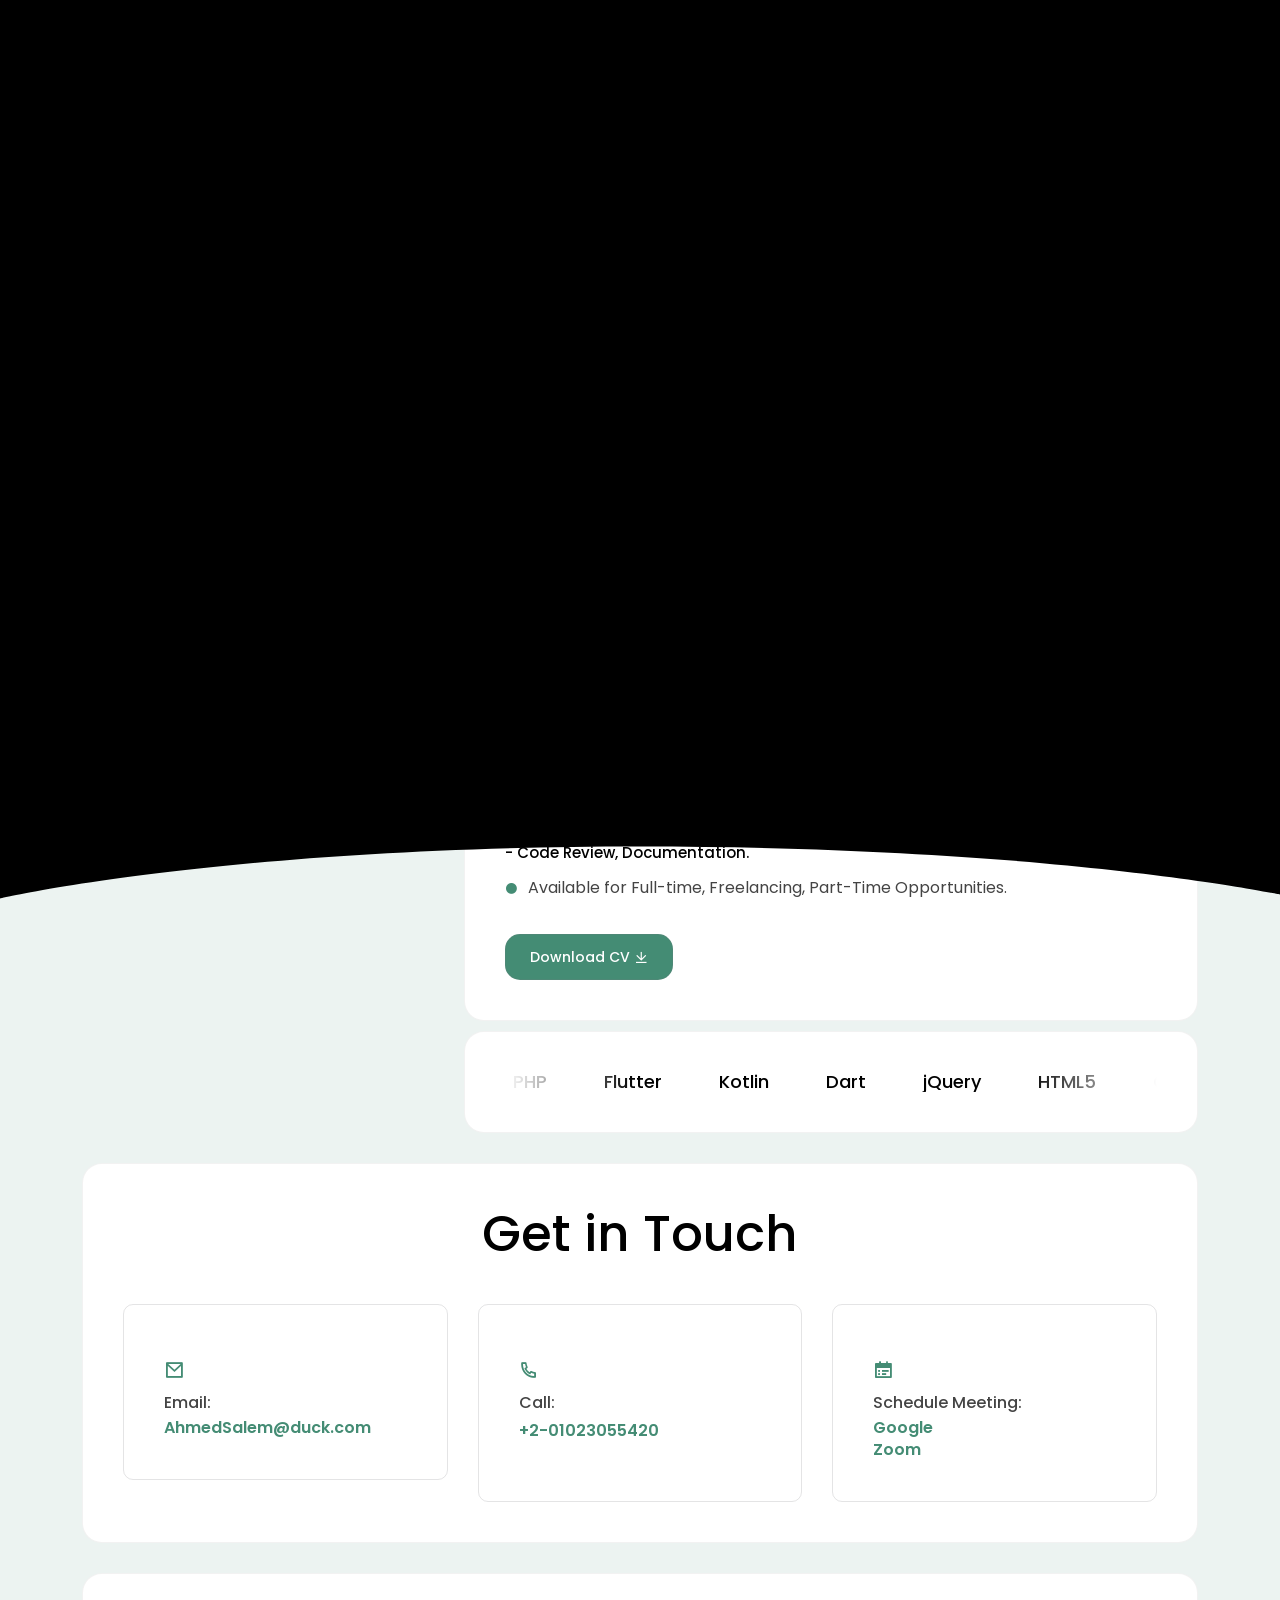
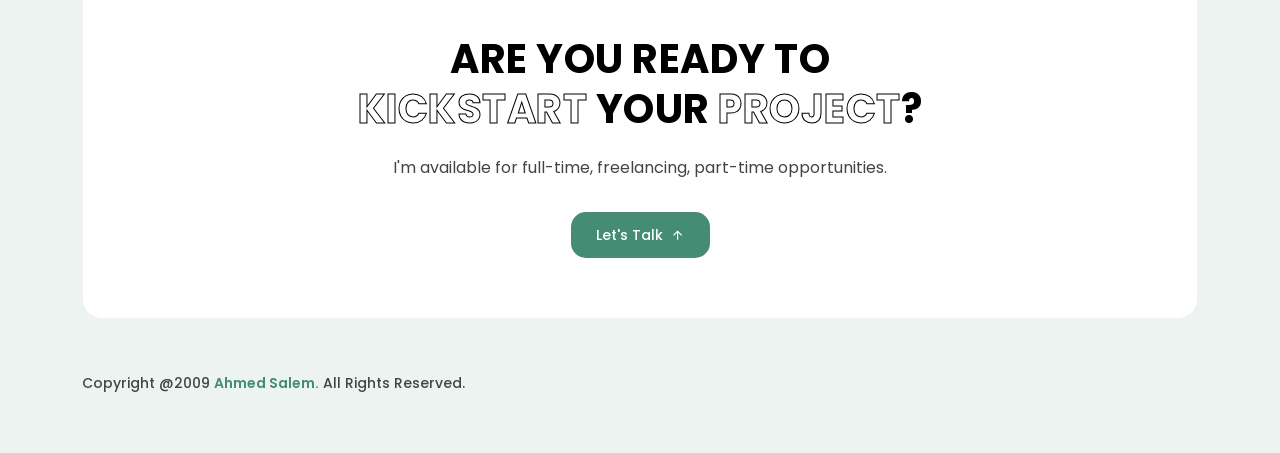
==== commit 4c8422a9: "Add files via upload" ====
--- a/index.html
+++ b/index.html
@@ -233,7 +233,7 @@
                                 <div class="contact-icon">
                                 <i class="ri-calendar-todo-fill"></i>
                                 </div>
-                                <h2>Schedule Meeing:</h2>
+                                <h2>Schedule Meeting:</h2>
                                 <p class="email">
                                 <a class="email" href="https://calendar.app.google/fndYmY3T7HAJeNw56" target="_blank">Google</a></br>
                                 <a class="email" href="https://scheduler.zoom.us/ahmedsalem" target="_blank">Zoom</a>
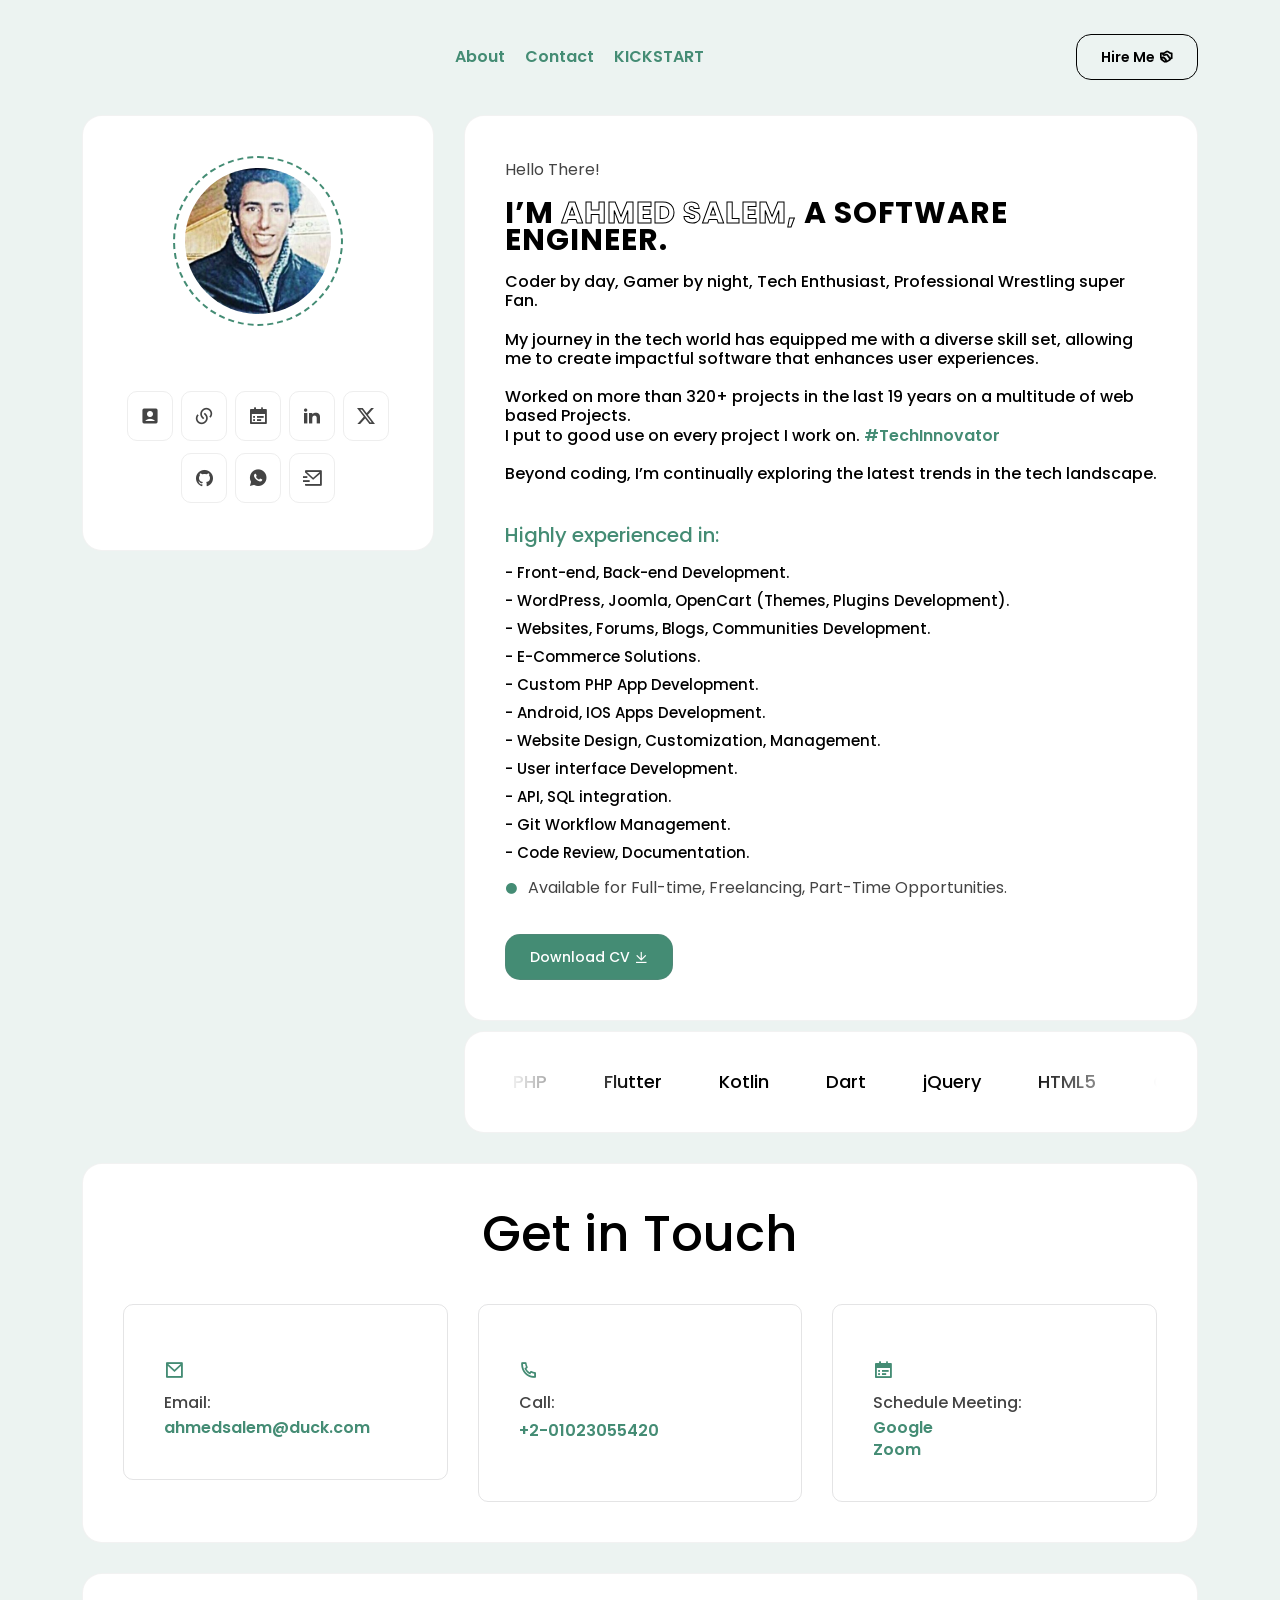
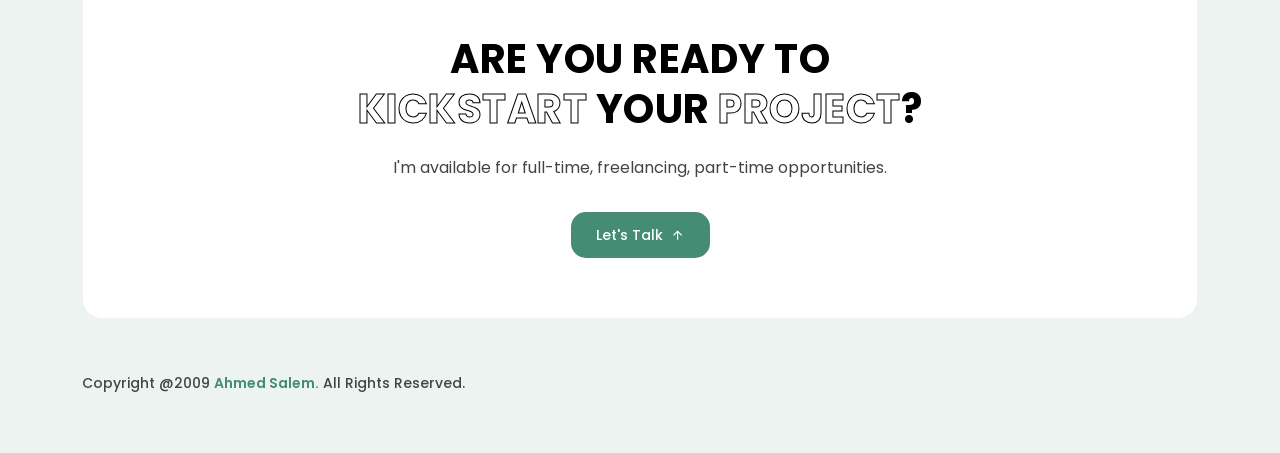
==== commit 9a062f18: "Add files via upload" ====
--- a/index.html
+++ b/index.html
@@ -6,7 +6,7 @@
     <meta http-equiv="X-UA-Compatible" content="IE=edge">
     <meta name="viewport" content="width=device-width, initial-scale=1">
     <meta name="author" content="Ahmed Salem">
-    <meta name="description" content="Software Engineer Skilled in Front-end & Back-end Frameworks, API integration, Mobile apps Development, User interface Design, Performance Optimization With a Proven Ability to Deliver Scalable, Reliable and Secure Web-based Applications. (WordPress, PHP, HTML5, CSS3, JavaScript, jQuery, Flutter, Kotlin, Dart, Web Development, Software Design, MySQL, eCommerce Solutions). Worked on more than 320+ projects in the last 19 years. #TechEnthusiast #TechInnovator">
+    <meta name="description" content="Software Engineer Skilled in Front-end & Back-end Frameworks, API integration, Mobile apps Development, User interface Design, Performance Optimization With a Proven Ability to Deliver      Scalable, Reliable and Secure Web-based Applications. (WordPress, PHP, HTML5, CSS3, JavaScript, jQuery, Flutter, Kotlin, Dart, Web Development, Software Design, MySQL, eCommerce Solutions). Worked on more than 320+       projects in the last 19 years. #TechEnthusiast #TechInnovator">
     <meta name="keywords" content="web, design, html, engineer, software, creative, fullstack, full, stack, developer">
     <!-- PAGE TITLE -->
     <title>Ahmed Salem - Software Engineer. Coder by day, Gamer by night, Tech Enthusiast, Professional Wrestling super Fan. #TechInnovator</title>
@@ -126,21 +126,26 @@
                 <!-- START ABOUT TEXT DESIGN AREA -->
                 <div class="col-lg-8">
                     <div class="about-content-part wow fadeInUp delay-0-2s">
-                        <p>Hello There!</p>
-                        <h2>
+                       <p>Hello There!</p>
+                       <h2>
                          I’m <span>Ahmed Salem,</span> a Software Engineer.
-                        </h2>
-
-	          <h6>
-                        Coder by day, Gamer by night, Tech Enthusiast, Professional Wrestling super Fan.<br><br>
+                       </h2>
+	         <h6>
+                        Coder by day, Gamer by night, Tech Enthusiast, Professional Wrestling super Fan.
+                       <br>
+                       <br>
                         My journey in the tech world has equipped me with a diverse skill set, allowing me to create impactful software that enhances user experiences.<br><br>
-                        Worked on more than 320+ projects in the last 19 years on a multitude of web based Projects. <br>I put to good use on every project I work on. <a class="email" href="https://x.com/AhmedSalem_Mask" target="_blank">#TechInnovator</a><br><br>Beyond coding, I’m continually exploring the latest trends in the tech landscape.
-                        </h6>
-                         <br>
-	           <h5>
-                        <span class="hig">Highly experienced in:<br></span>
-                        </h5>
-                        <h5>
+                        Worked on more than 320+ projects in the last 19 years on a multitude of web based Projects. <br>I put to good use on every project I work on. 
+                       <a class="email" href="https://x.com/AhmedSalem_Mask" target="_blank">#TechInnovator</a>
+                       <br>
+                       <br>
+                        Beyond coding, I’m continually exploring the latest trends in the tech landscape.
+                       </h6>
+                       <br>
+	         <h5>
+                       <span class="hig">Highly experienced in:<br></span>
+                       </h5>
+                       <h5>
                         <span class="h5">
                         - Front-end, Back-end Development.<br>
                         - WordPress, Joomla, OpenCart (Themes, Plugins Development).<br>
@@ -209,7 +214,7 @@
                                 </div>
                                 <h2>Email:</h2>
                                 <p class="email">
-                                <a class="email" href="mailto:ahmedsalem@duck.com">AhmedSalem@duck.com</a></br>
+                                <a class="email" href="mailto:ahmedsalem@duck.com">ahmedsalem@duck.com</a></br>
                                 </p>
                             </div>
                         </div>
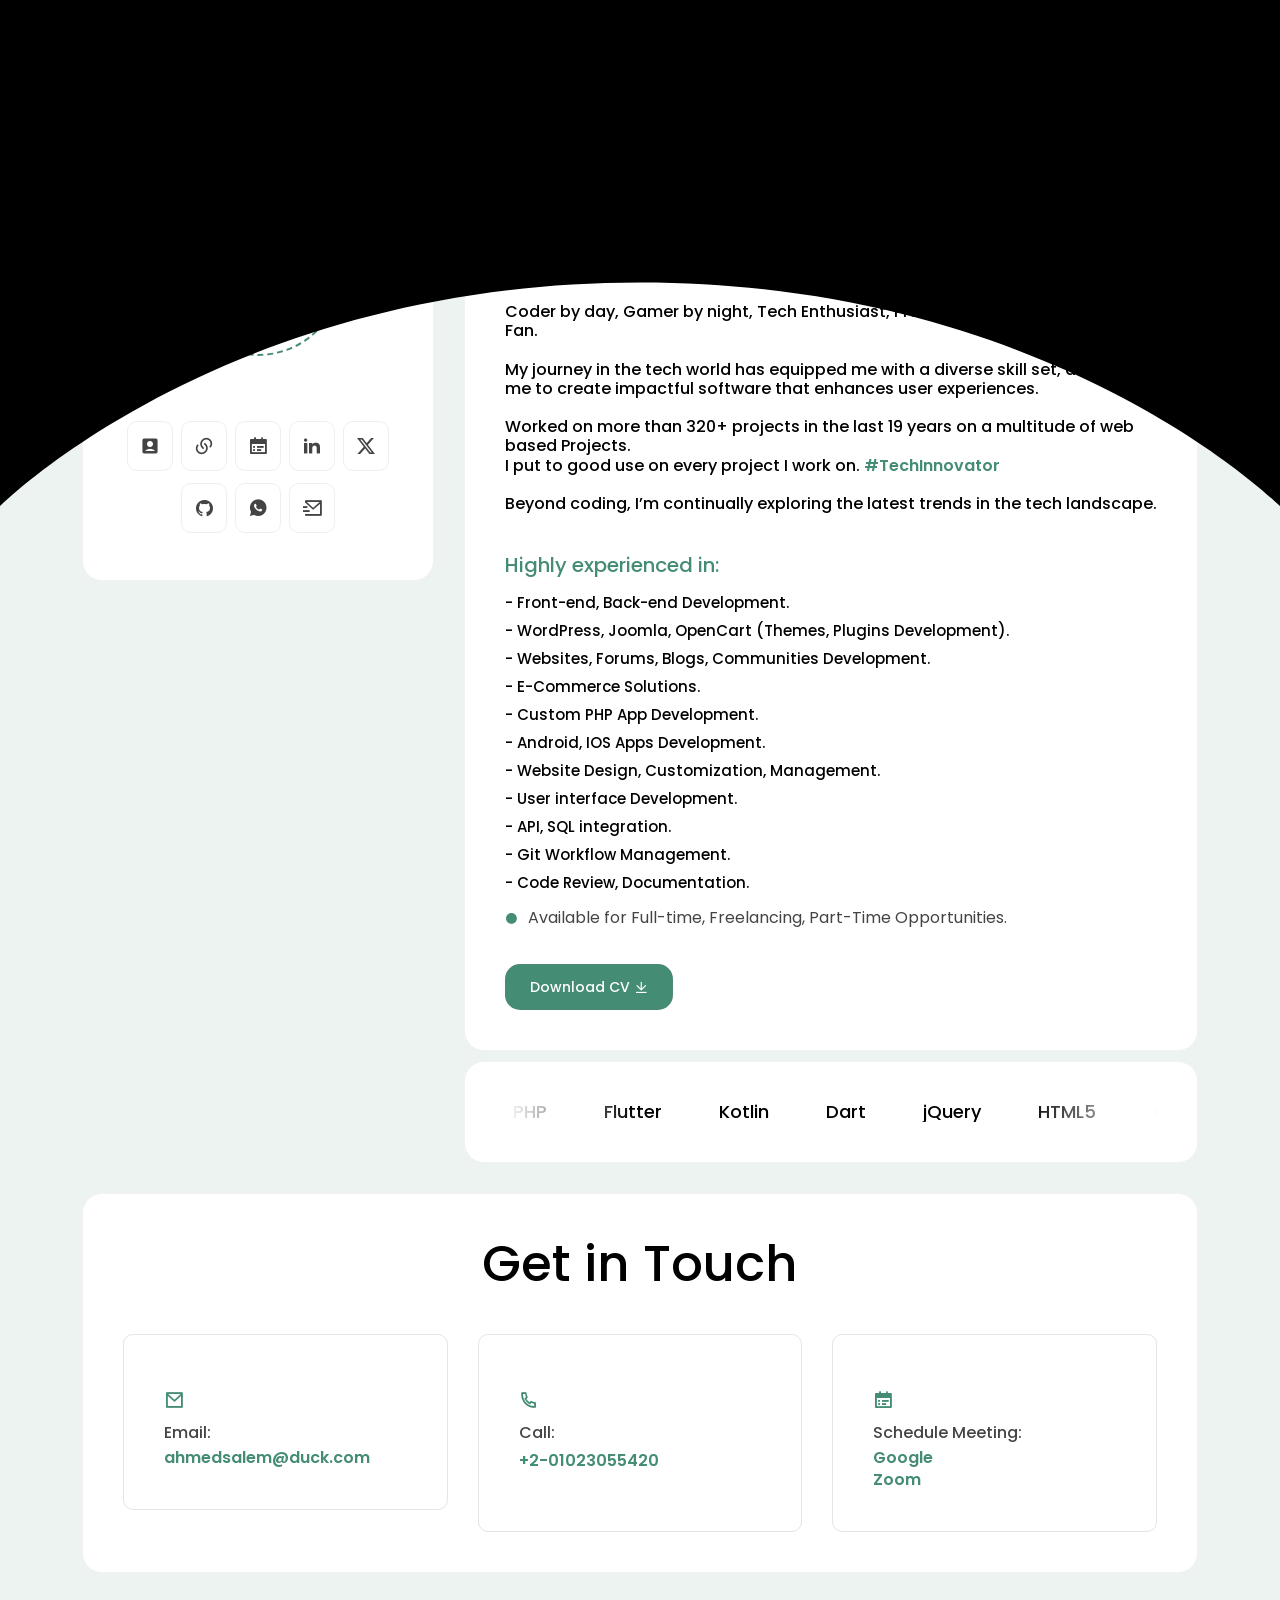
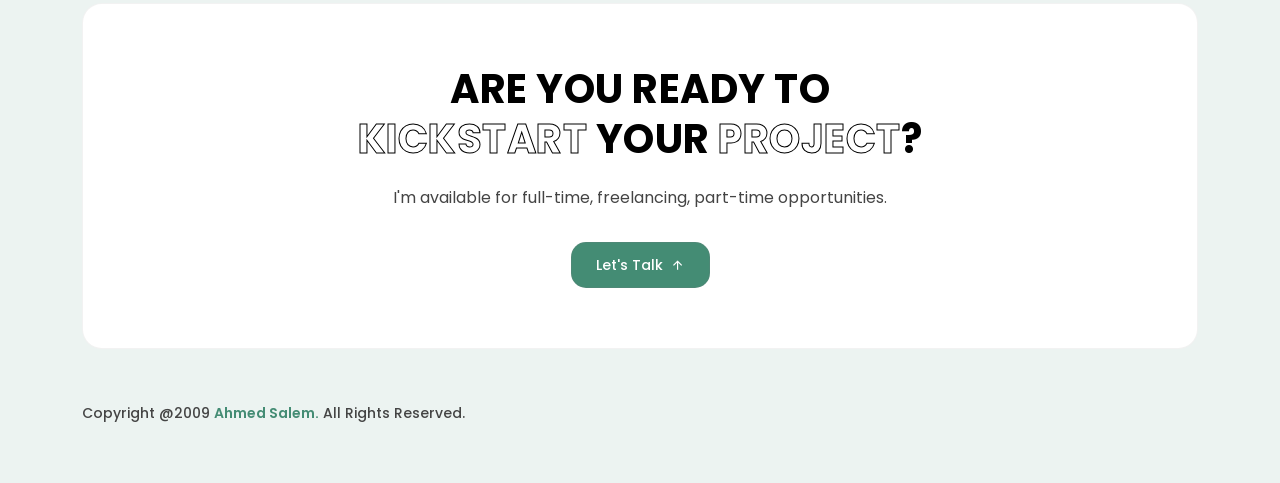
==== commit 3024e906: "Add meta tags and Mastodon link to index.html Updated index.html to include new meta tags and a Mast" ====
--- a/index.html
+++ b/index.html
@@ -39,6 +39,7 @@
       <script src="https://oss.maxcdn.com/html5shiv/3.7.2/html5shiv.min.js"></script>
       <script src="https://oss.maxcdn.com/respond/1.4.2/respond.min.js"></script>
     <![endif]-->
+	<a rel="me" href="https://mastodon.social/@ahmedsalem">Mastodon</a>
 </head>
 
 <body>
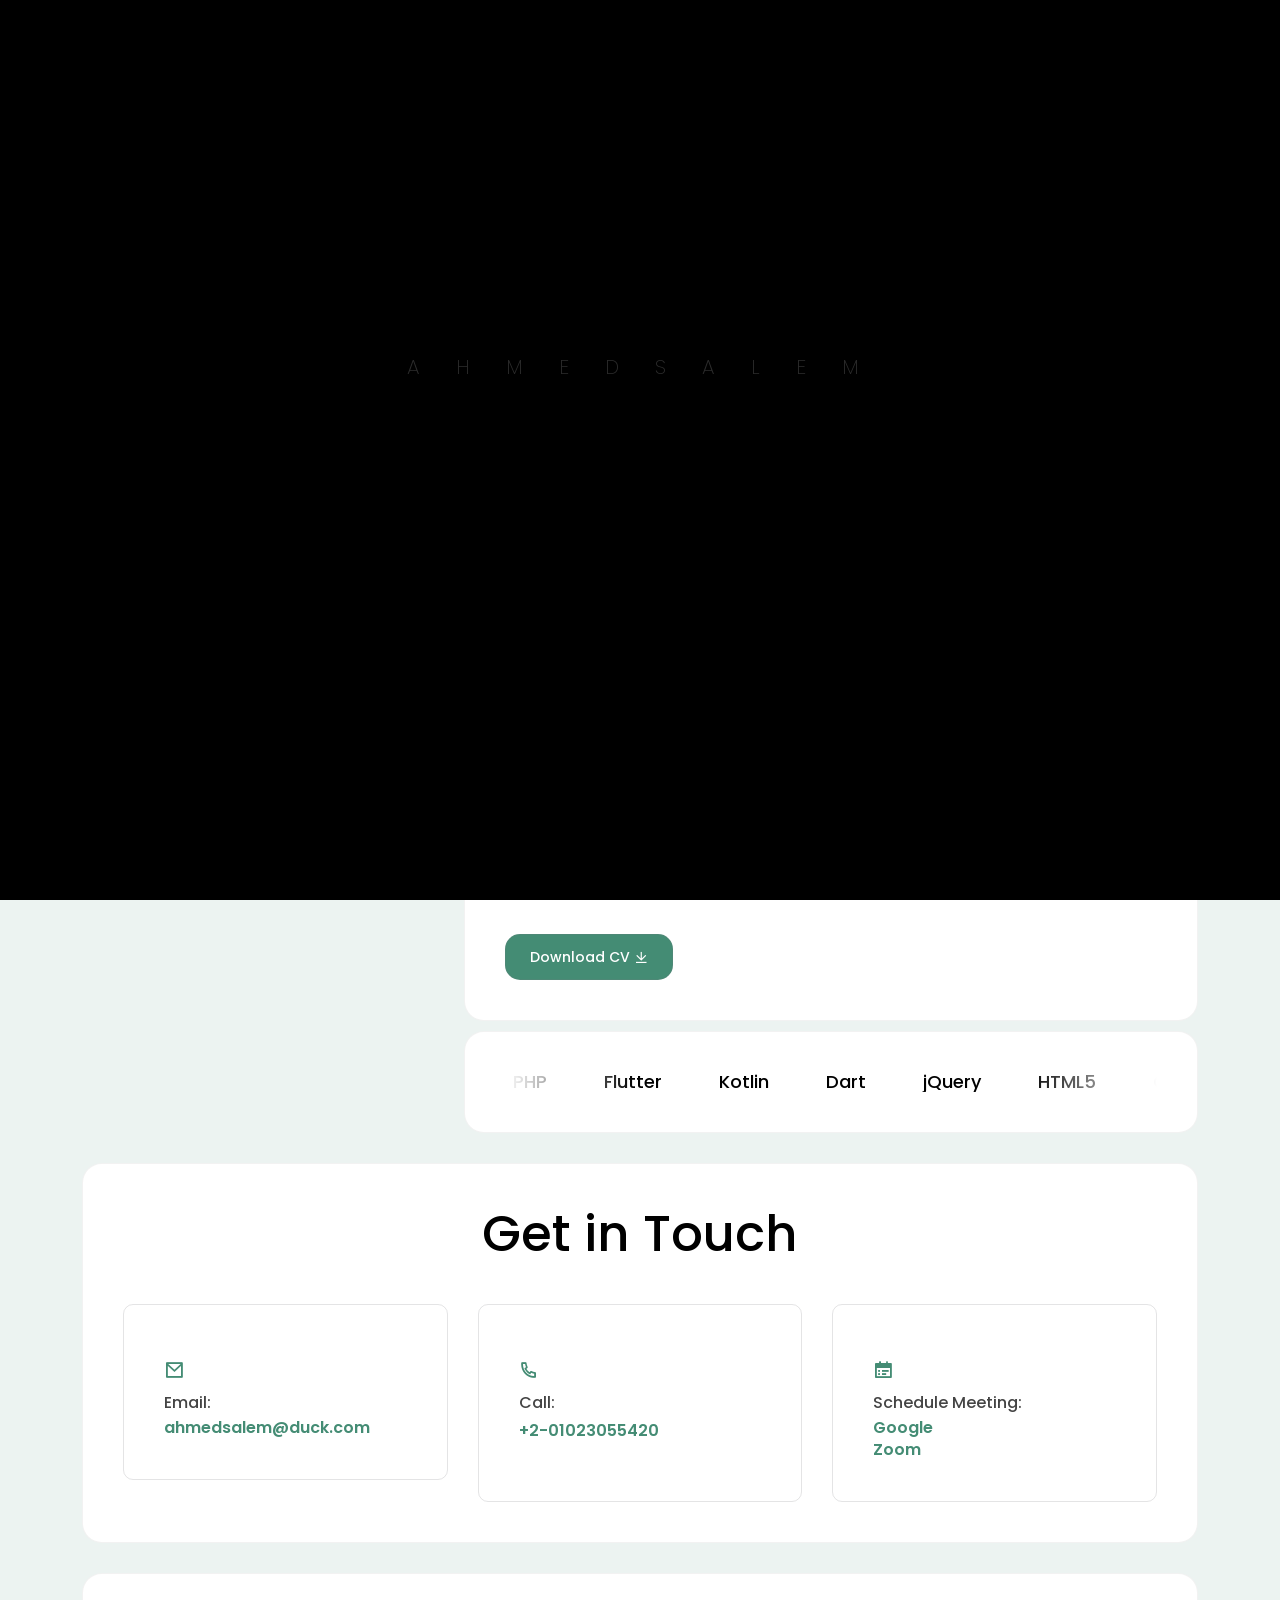
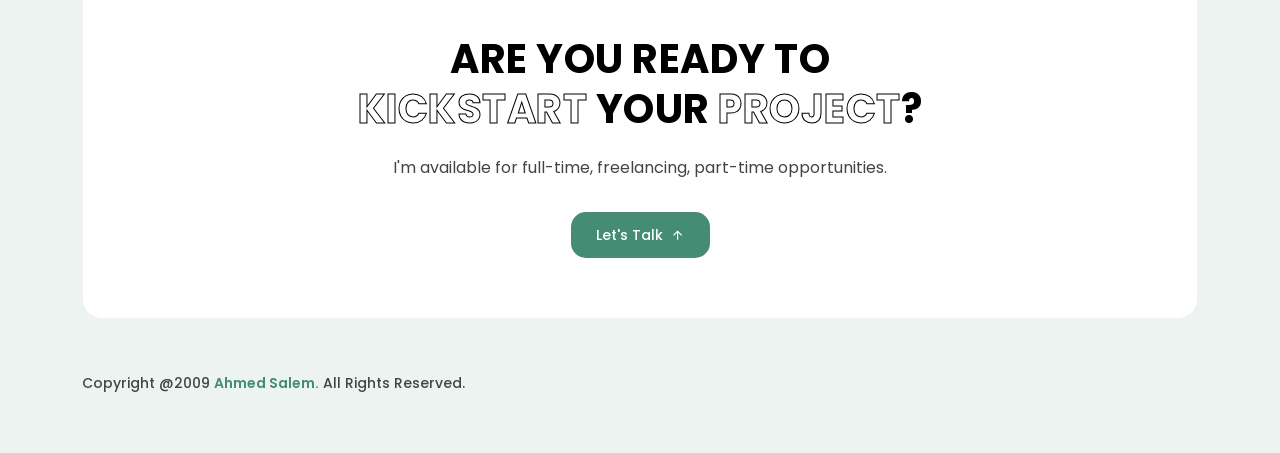
==== commit 5f247c36: "Fix HTML encoding issues in index.html" ====
--- a/index.html
+++ b/index.html
@@ -39,7 +39,7 @@
       <script src="https://oss.maxcdn.com/html5shiv/3.7.2/html5shiv.min.js"></script>
       <script src="https://oss.maxcdn.com/respond/1.4.2/respond.min.js"></script>
     <![endif]-->
-	<a rel="me" href="https://mastodon.social/@ahmedsalem">Mastodon</a>
+	<a rel="me" href="https://mastodon.social/@ahmedsalem"></a>
 </head>
 
 <body>
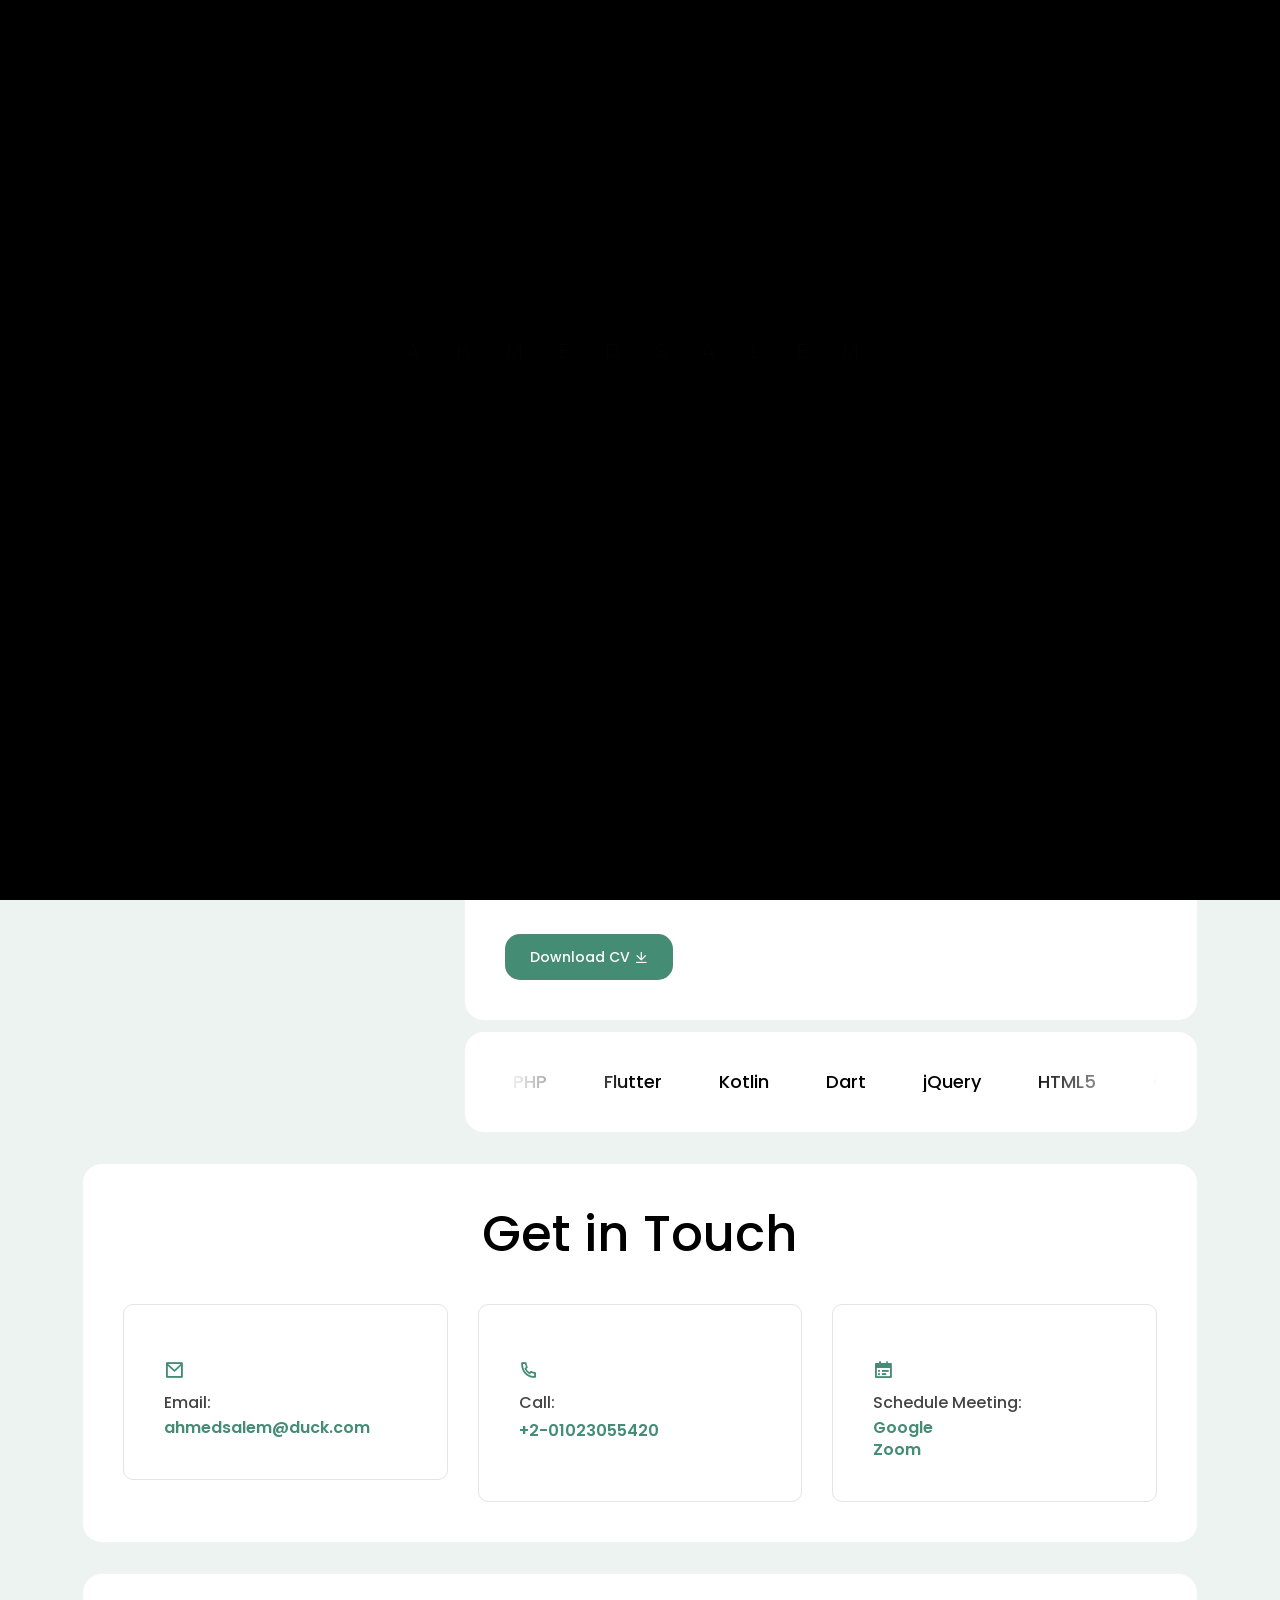
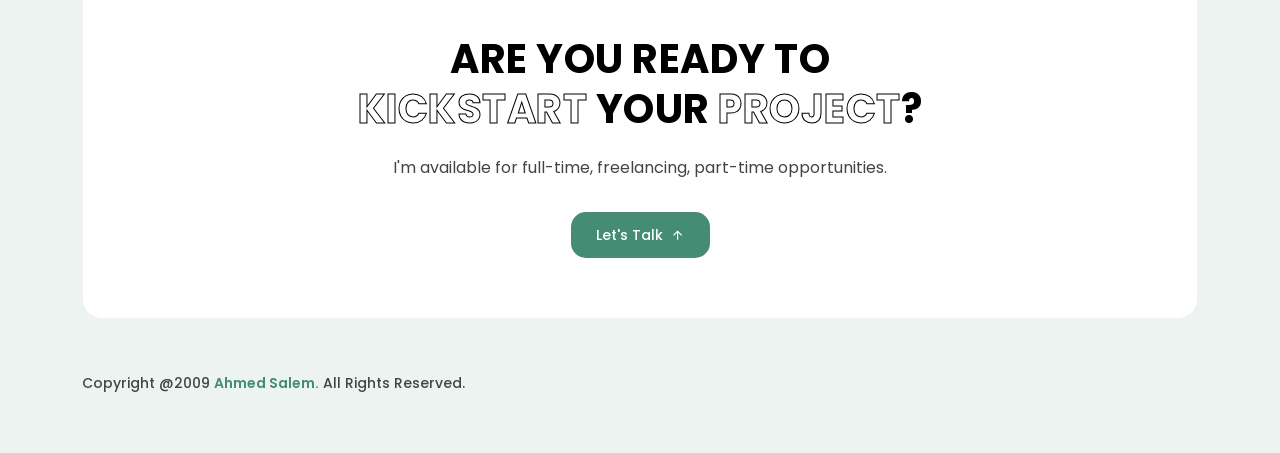
==== commit bc1ad88f: "Update print statement from 'Hello' to 'Goodbye'" ====
--- a/index.html
+++ b/index.html
@@ -40,6 +40,15 @@
       <script src="https://oss.maxcdn.com/respond/1.4.2/respond.min.js"></script>
     <![endif]-->
 	<a rel="me" href="https://mastodon.social/@ahmedsalem"></a>
+	<a rel="me" href="https://techhub.social/@AhmedSalem"></a>
+	<a rel="me" href="https://phpc.social/@ahmedsalem"></a>
+	<a rel="me" href="https://mastodon.africa/@ahmedsalem"></a>
+	<a rel="me" href="https://pixelfed.social/ahmedsalem"></a>
+	<a rel="me" href="https://defcon.social/@ahmedsalem"></a>
+	<a rel="me" href="https://techtoots.com/@ahmedsalem"></a>
+	<a rel="me" href="https://mas.to/@ahmedsalem"></a>
+	<a rel="me" href="https://awscommunity.social/@ahmedsalem"></a>
+	<a rel="me" href="https://vmst.io/@ahmedsalem"></a>
 </head>
 
 <body>
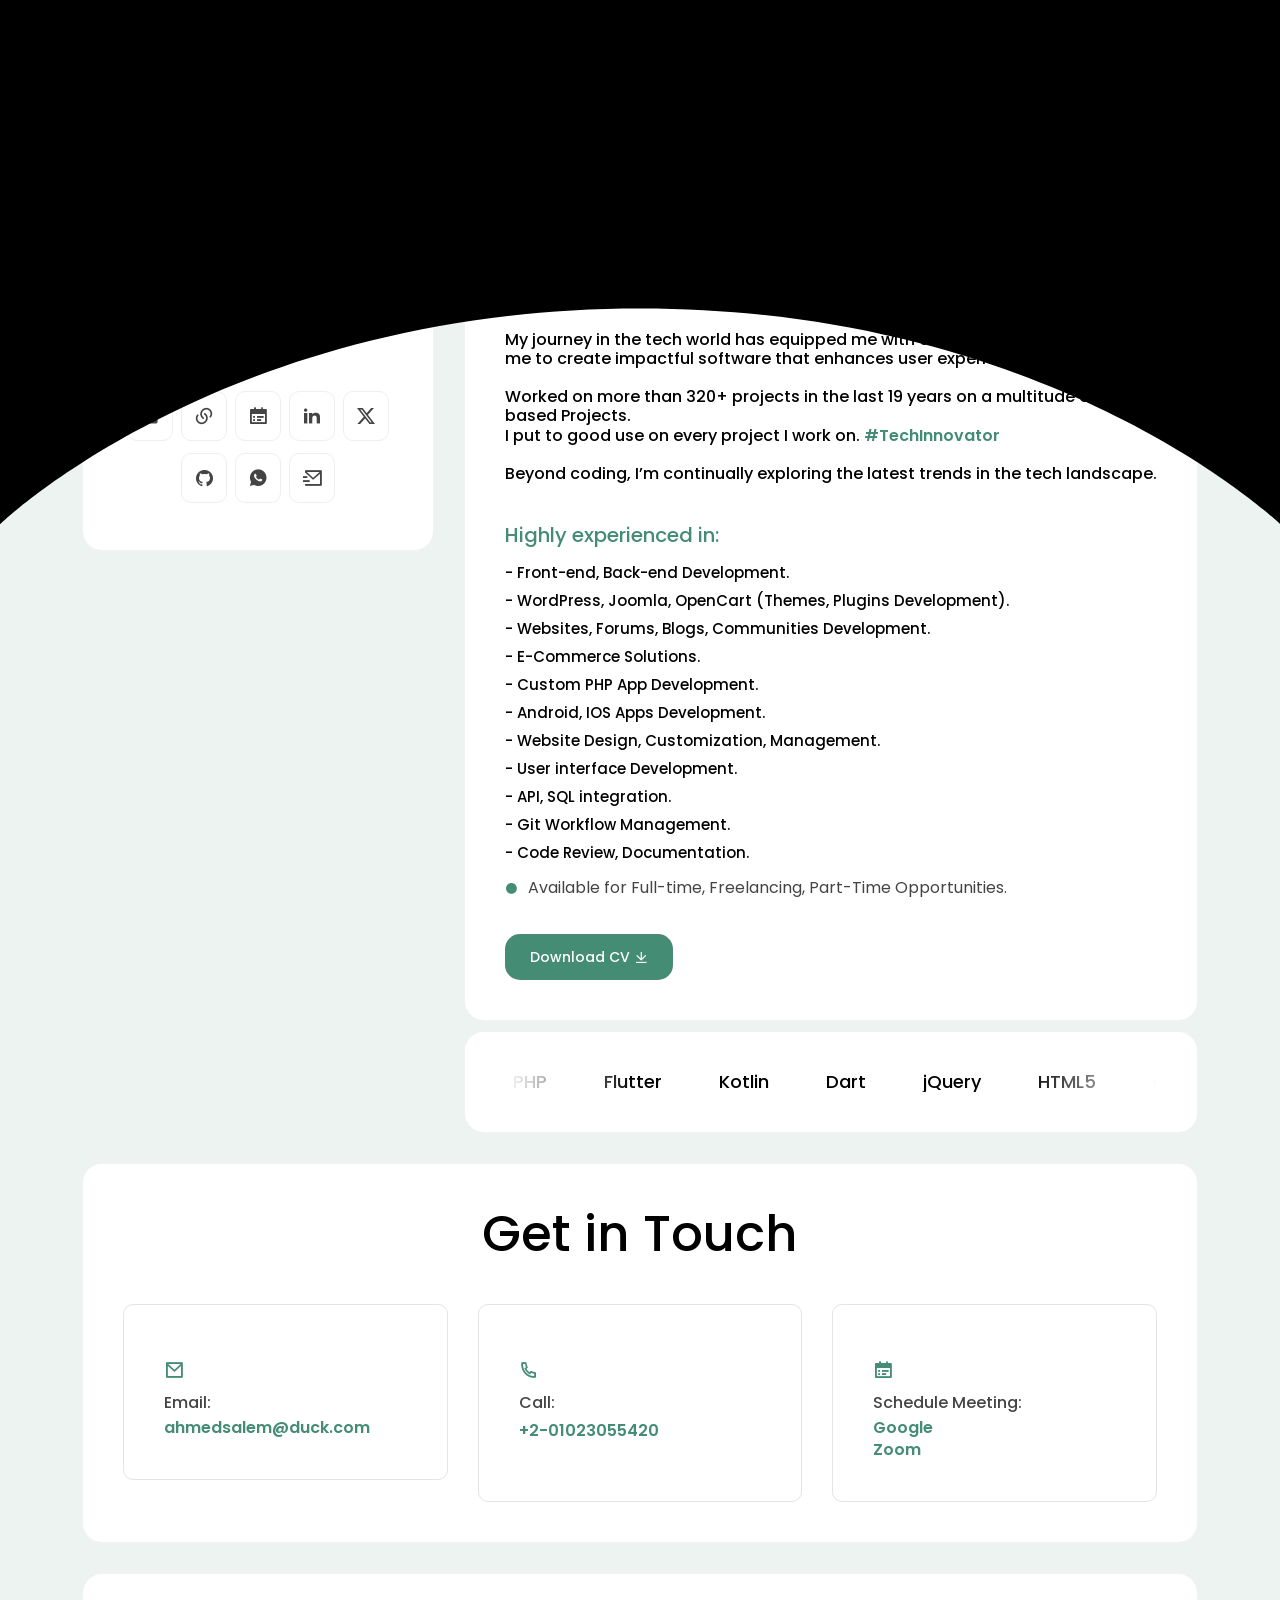
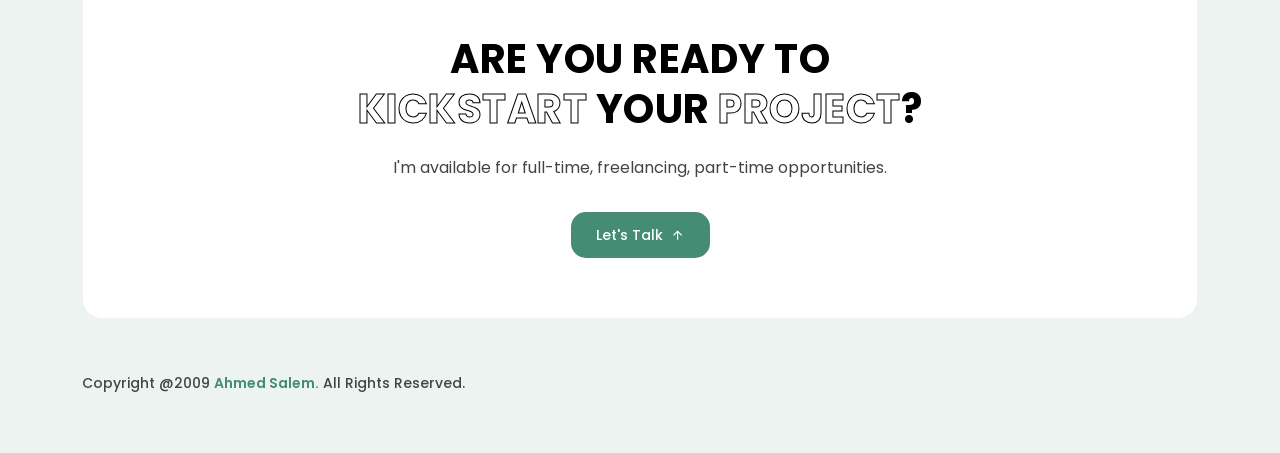
==== commit 99fd34b9: "Update index.html" ====
--- a/index.html
+++ b/index.html
@@ -49,6 +49,7 @@
 	<a rel="me" href="https://mas.to/@ahmedsalem"></a>
 	<a rel="me" href="https://awscommunity.social/@ahmedsalem"></a>
 	<a rel="me" href="https://vmst.io/@ahmedsalem"></a>
+	<a rel="me" href="https://mstdn.social/@ahmedsalem"></a>
 </head>
 
 <body>
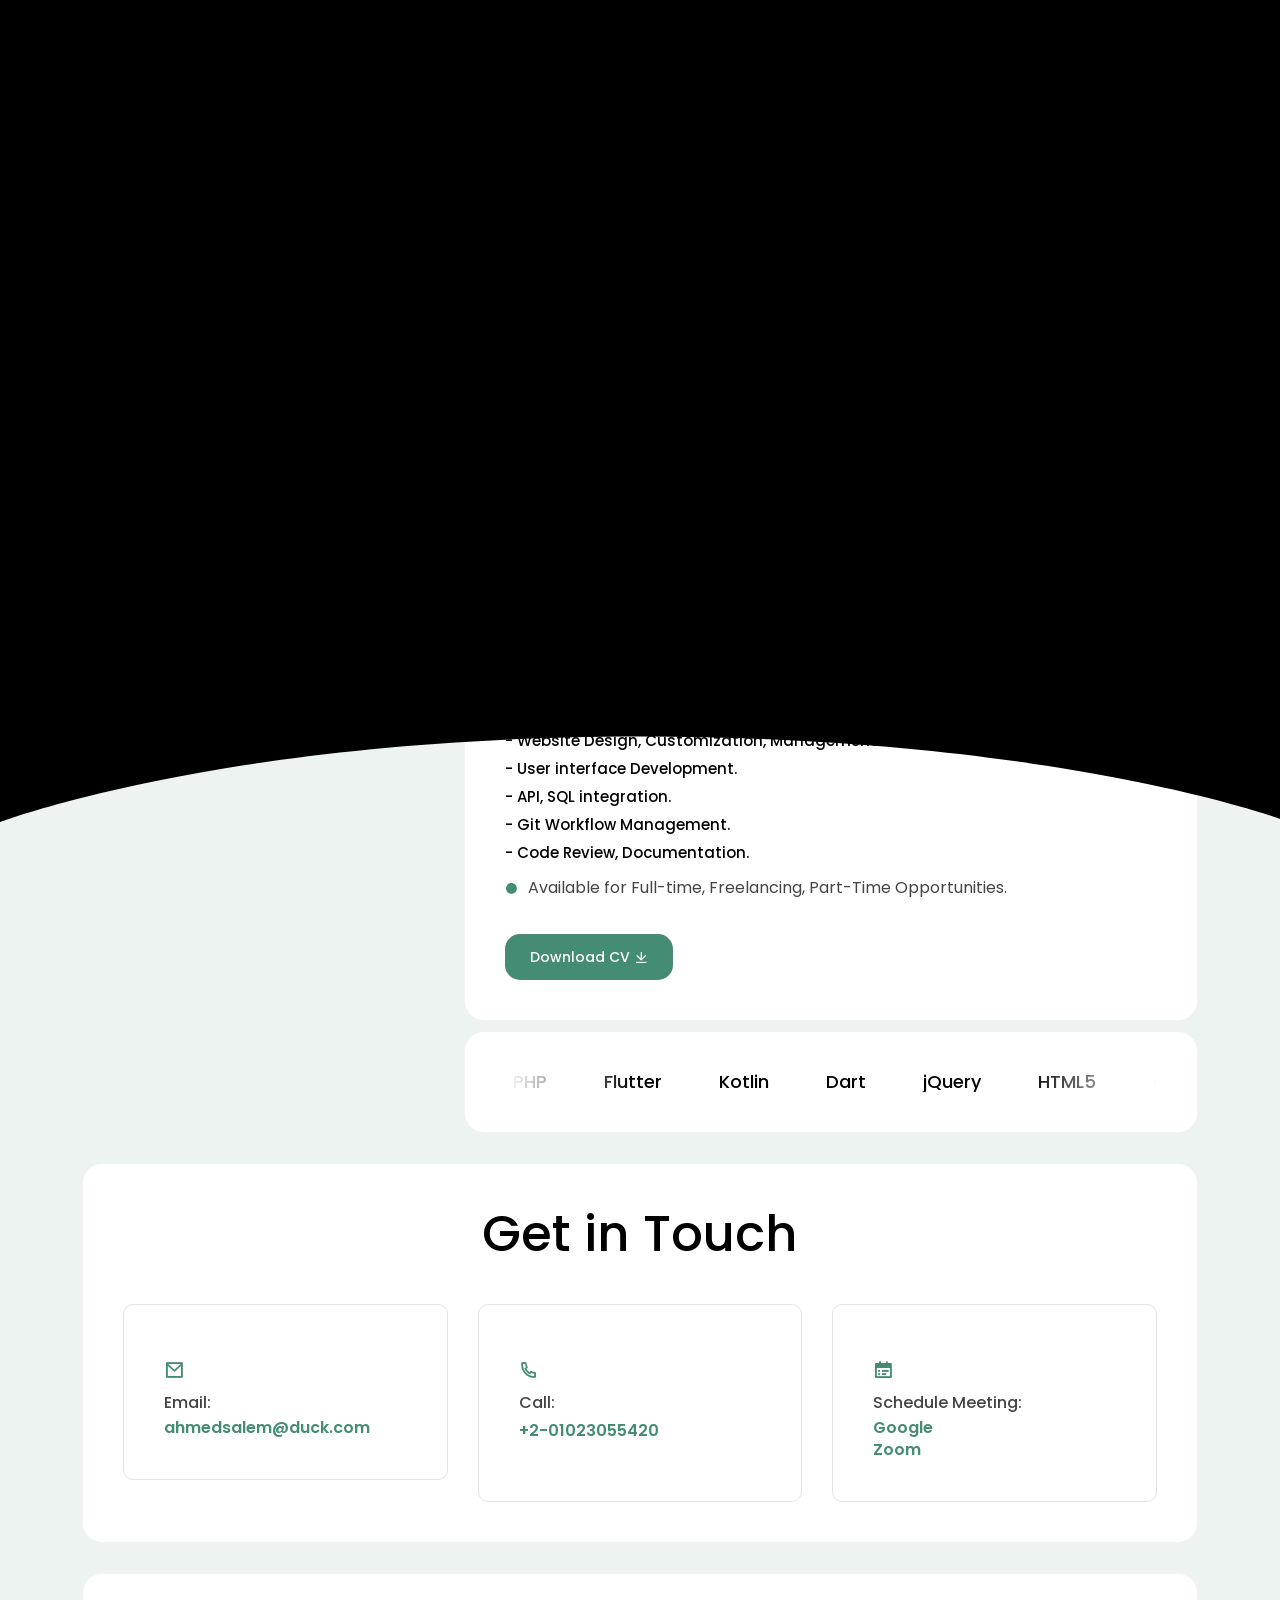
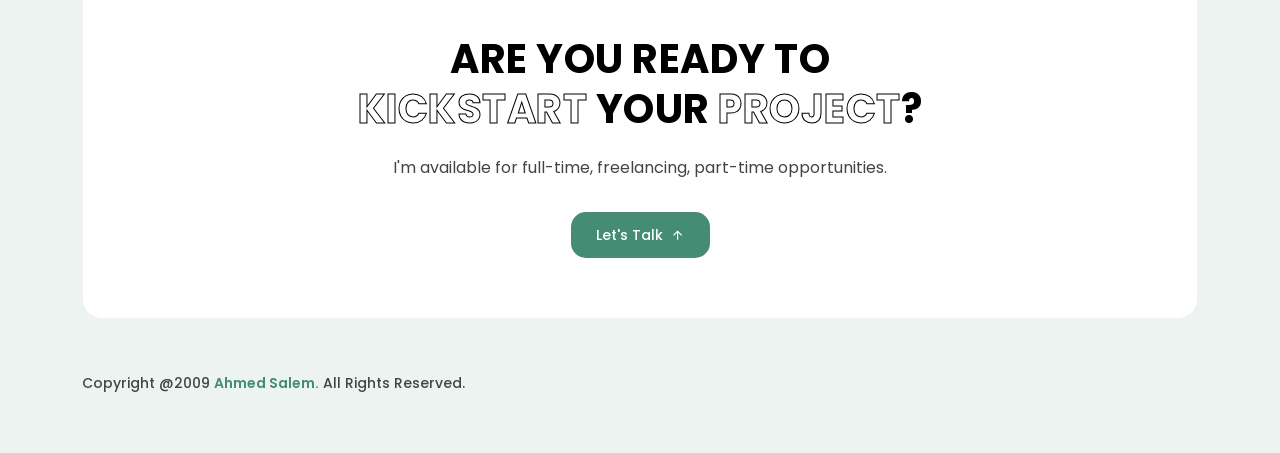
==== commit 5e002d67: "Update print statement from 'Hello' to 'Goodbye'" ====
--- a/index.html
+++ b/index.html
@@ -50,6 +50,7 @@
 	<a rel="me" href="https://awscommunity.social/@ahmedsalem"></a>
 	<a rel="me" href="https://vmst.io/@ahmedsalem"></a>
 	<a rel="me" href="https://mstdn.social/@ahmedsalem"></a>
+	<link rel="me" href="https://sifa.id/p/ahmedsalem.eurosky.social">
 </head>
 
 <body>
